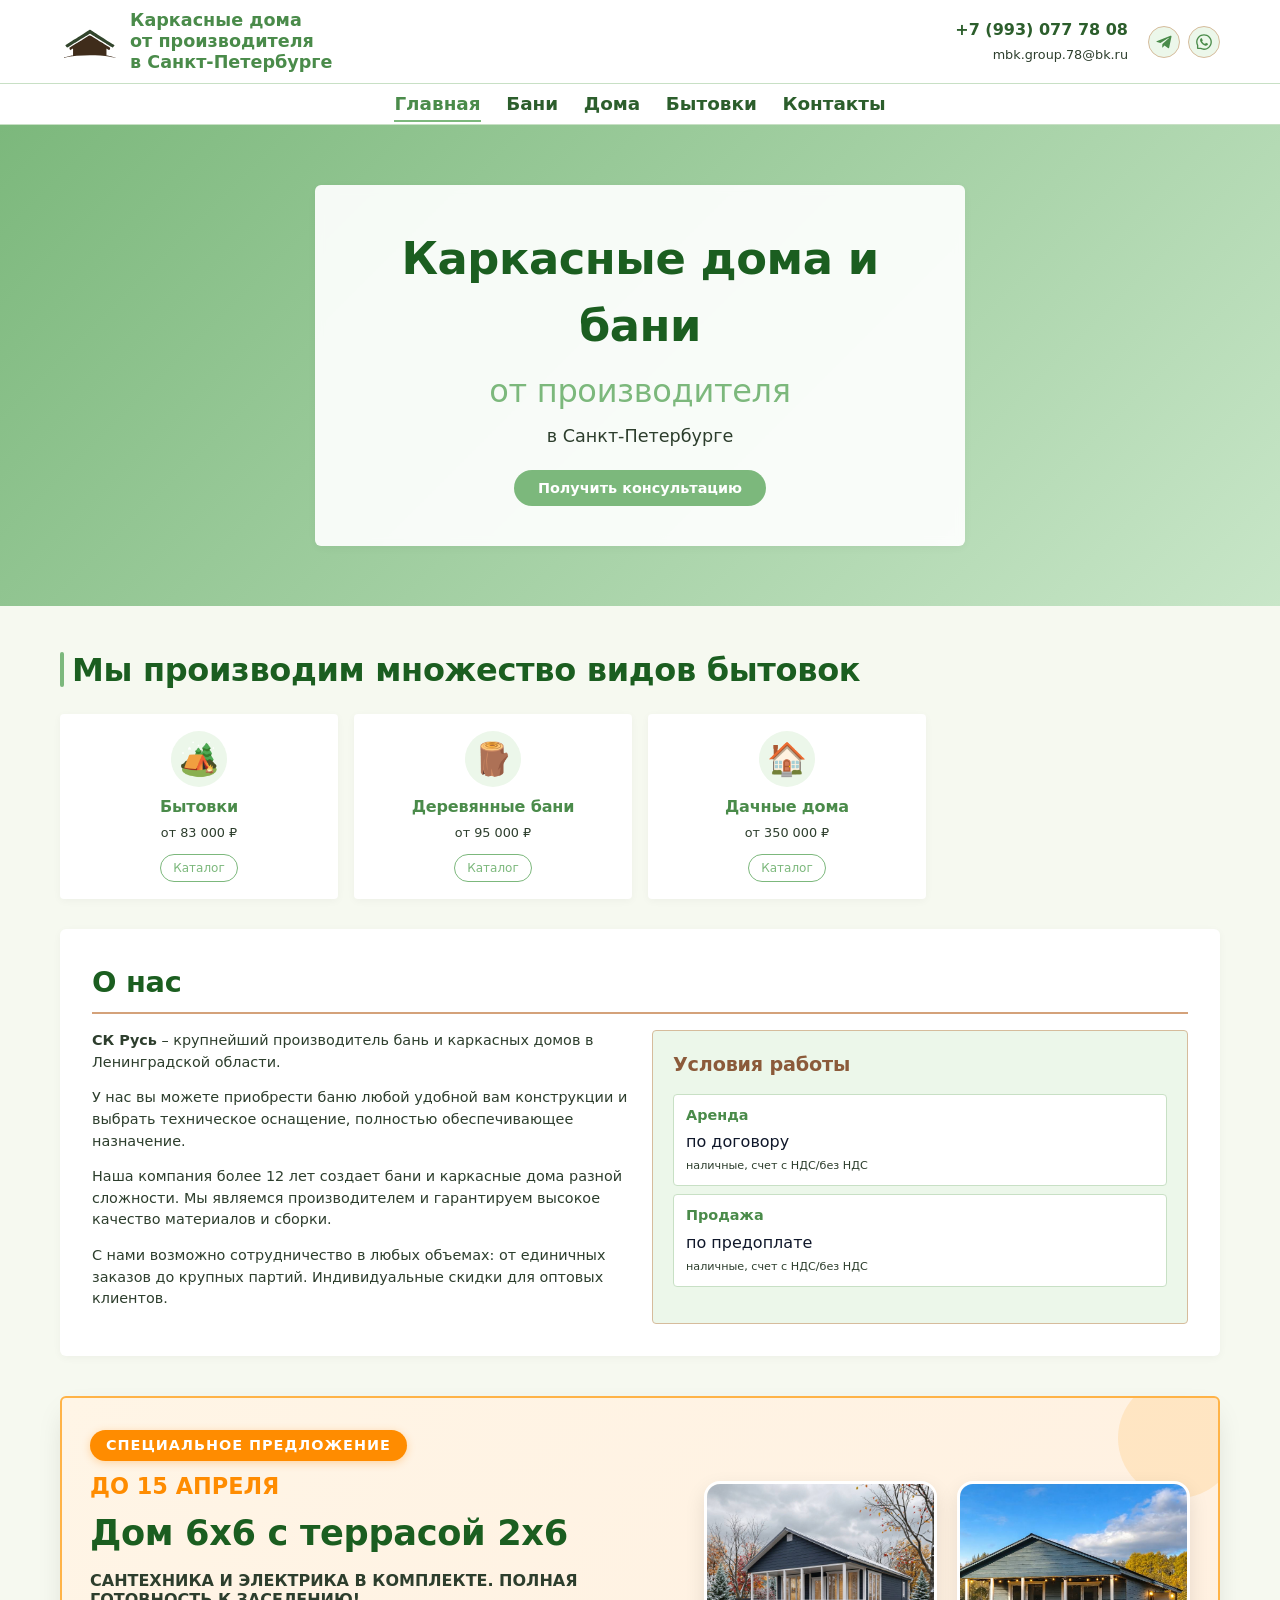
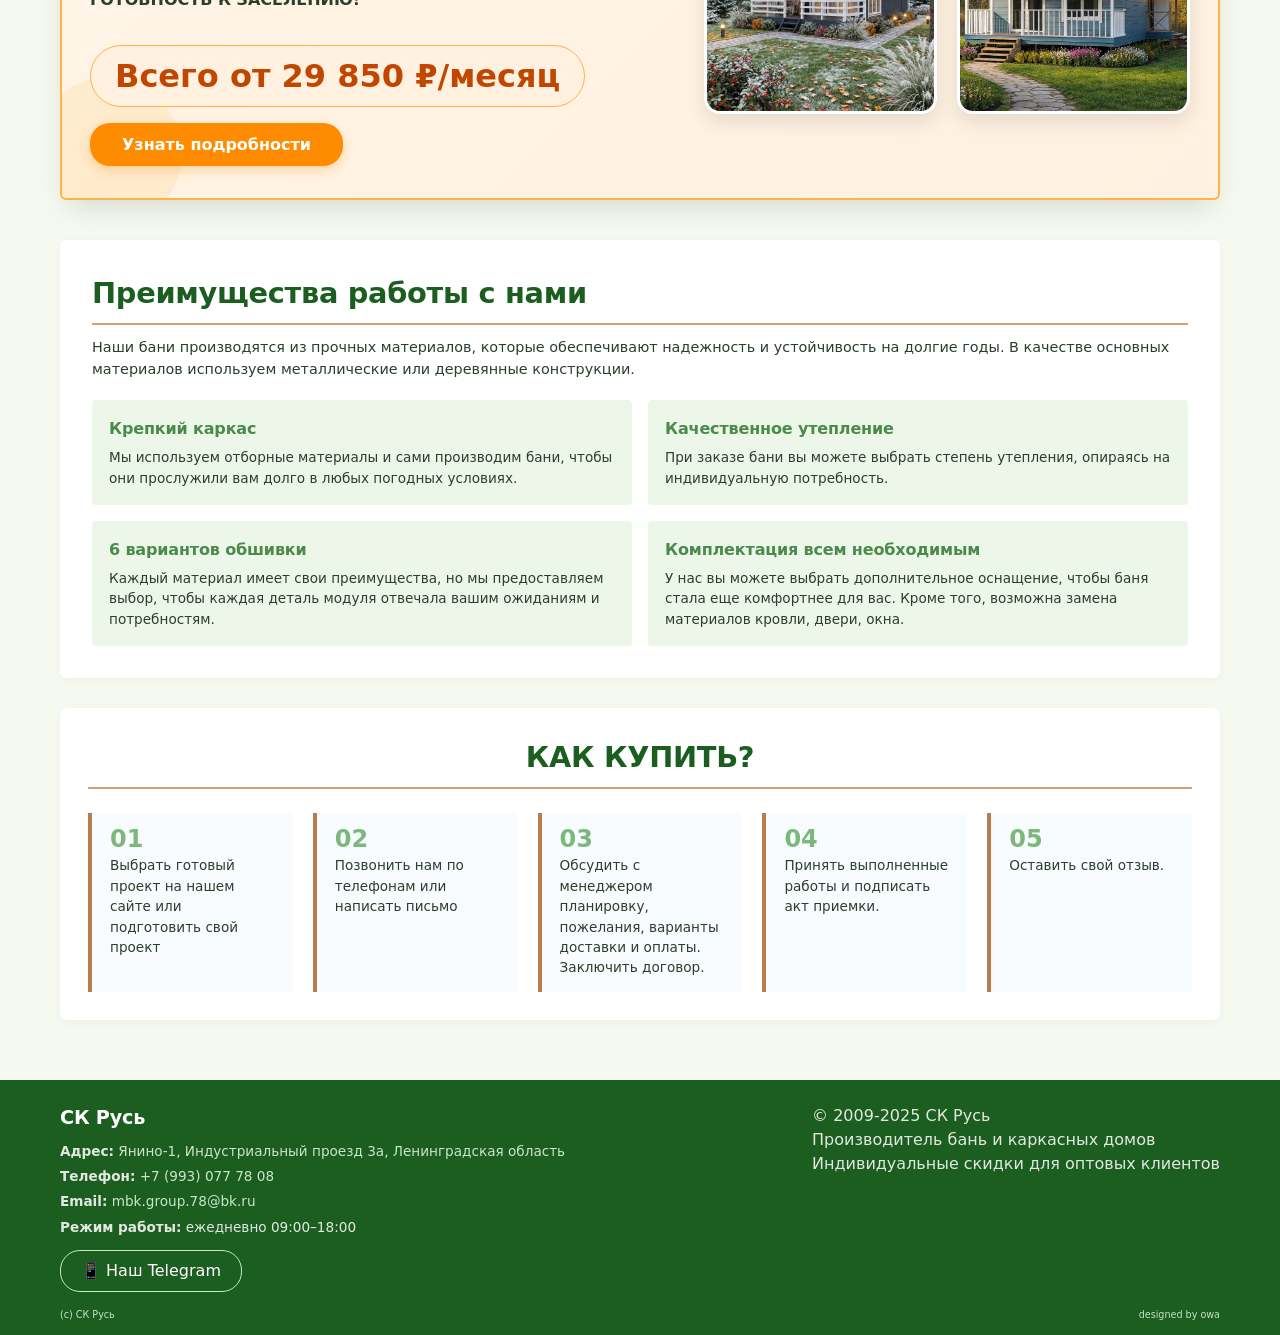
==== index.html @ 8a5392f5 "index.html css/html text update" ====
<!DOCTYPE html>
<html lang="ru">
<head>
    <meta charset="UTF-8">
    <meta name="viewport" content="width=device-width, initial-scale=1.0, maximum-scale=5.0">
    <title>СК Русь | Производитель бань и каркасных домов в СПб</title>
    <meta name="description" content="СК Русь – производитель бань и каркасных домов в Ленинградской области. Собственное производство, более 12 лет опыта. Индивидуальные проекты, доставка, монтаж.">
    <meta name="keywords" content="бани, каркасные дома, бытовки, производство бань, строительство домов, СК Русь">
    <meta name="author" content="СК Русь">
    <meta name="robots" content="index, follow">
    <link rel="canonical" href="https://ск-русь.рф/">
    <meta property="og:title" content="СК Русь – производитель бань и каркасных домов в СПб">
    <meta property="og:description" content="Строим надёжные бани и дома в Ленинградской области. Более 12 лет опыта. Собственное производство. Доставка, монтаж.">
    <meta property="og:type" content="website">
    <meta property="og:url" content="https://ск-русь.рф/">
    <meta property="og:image" content="https://ск-русь.рф/og-image.jpg">
    <meta property="og:locale" content="ru_RU">
    <meta name="twitter:card" content="summary_large_image">
    <meta name="twitter:title" content="СК Русь – производитель бань и каркасных домов в СПб">
    <meta name="twitter:description" content="Строим надёжные бани и дома в Ленинградской области. Более 12 лет опыта. Собственное производство. Доставка, монтаж.">
    <link rel="stylesheet" href="css/mbkgroup.css">
    <link rel="icon" href="svg/favicon.svg" type="image/svg+xml">
    <script type="application/ld+json">
    {
      "@context": "https://schema.org",
      "@type": "LocalBusiness",
      "name": "СК Русь",
      "image": "https://ск-русь.рф/logo.png",
      "description": "Производитель бань и каркасных домов в Ленинградской области. Собственное производство, более 12 лет опыта.",
      "address": {
        "@type": "PostalAddress",
        "streetAddress": "Индустриальный проезд 3а",
        "addressLocality": "Янино-1",
        "addressRegion": "Ленинградская область",
        "addressCountry": "RU"
      },
      "geo": {
        "@type": "GeoCoordinates",
        "latitude": 59.9259,
        "longitude": 30.6167
      },
      "telephone": "+79930777808",
      "email": "mbk.group.78@bk.ru",
      "openingHours": "Mo-Su 09:00-18:00",
      "priceRange": "$$"
    }
    </script>
</head>
<body>
    <header class="header">
        <div class="container">
            <div class="logo-area">
                <div class="logo-placeholder" title="Логотип компании" role="img" aria-label="Логотип">
                    <svg xmlns="http://www.w3.org/2000/svg" viewBox="0 0 501 287" preserveAspectRatio="xMidYMid meet">
                        <path d="M264 96c0 0 2.2 1.325 6.664 4.016 2.321 1.41 4.641 2.822 6.961 4.234 1.23.748 2.46 1.496 3.727 2.267 3.55 2.16 7.099 4.321 10.648 6.483 1.677 1.021 3.354 2.042 5.082 3.094 7.785 4.748 15.546 9.534 23.293 14.344 8.452 5.24 16.957 10.382 25.492 15.485 7.331 4.396 14.627 8.848 21.926 13.297 6.835 4.164 13.677 8.317 20.52 12.469 31.702 19.239 31.702 19.239 30.687 24.312-1.888 5.048-3.96 10.01-6 15-4.463-1.116-7.452-2.92-11.375-5.312-1.286-.78-2.573-1.56-3.898-2.364-3.282-2.047-6.51-4.179-9.727-6.324 0 19.47 0 38.94 0 59 2.64.33 5.28.66 8 1 5.551 1.07 11.089 2.171 16.625 3.312 1.468.296 2.937.592 4.45.897 9.122 1.874 17.987 4.183 26.925 6.791 2.665.348 5.331.684 8 1 3.02.939 6.022 1.937 9 3 1.98.66 3.96 1.32 6 1.98-5.105 1.276-8.47.304-13.625-.75-9.769-1.938-19.535-3.717-29.375-5.25-1.485-.235-2.97-.47-4.5-.711-126.685-18.642-261.718-15.59-387.5 7.711 2.029-4.058 9.338-4.314 13.312-5.312 2.452-.619 4.904-1.238 7.43-1.876 2.395-.598 4.79-1.196 7.258-1.812 1.92-.495 3.841-.99 5.82-1.5 8.702-2.232 17.3-4.092 26.18-5.5 2.97-.99 2.97-.99 6-2 3.63-.33 7.26-.66 11-1 0-19.14 0-38.28 0-58-7.425 4.455-7.425 4.455-15 9-2.99 1.684-5.985 3.36-9 5-1.227-2.909-2.431-5.828-3.625-8.75-.673-1.624-1.346-3.248-2.039-4.922-1.336-4.328-1.336-4.328.664-8.328 2.851-1.895 5.784-3.667 8.75-5.375 7.517-4.401 14.921-8.917 22.25-13.625 8.759-5.608 17.612-11.022 26.547-16.344 5.855-3.492 11.651-7.077 17.453-10.656 3.604-2.188 7.208-4.376 10.812-6.562 8.02-4.875 15.994-9.814 23.938-14.812 10.877-6.826 21.901-13.362 32.977-19.856 6.82-4.098 13.408-8.452 19.918-13.024 7.856-4.088 14.692 2.187 22.047 6.254z" fill="#3F2C1B"/>
                        <path d="M261.312 48.188c7.54 4.809 15.1 9.58 22.688 14.312 11.879 7.418 23.721 14.893 35.555 22.383 8.799 5.564 17.614 11.102 26.445 16.617 11.915 7.44 23.795 14.934 35.66 22.453 10.003 6.331 20.05 12.588 30.122 18.808 6.656 4.13 13.274 8.318 19.89 12.512 3.842 2.42 7.703 4.801 11.579 7.164 4.39 2.72 8.611 5.482 12.75 8.562-12.824 19.235-12.824 19.235-19 18-3.106-1.715-6.163-3.521-9.188-5.375-1.798-1.097-3.596-2.194-5.449-3.324-2.655-1.634-2.655-1.634-5.363-3.301-2.834-1.73-5.667-3.459-8.5-5.188-1.45-.888-2.9-1.776-3.395-2.891-6.423-3.927-12.857-7.838-19.293-11.746-1.221-.742-2.443-1.484-3.701-2.248-6.006-3.645-12.017-7.277-18.049-10.877-5.788-3.461-11.521-7.005-17.25-10.562-6.841-4.248-13.709-8.439-20.625-12.563-9.445-5.643-18.767-11.47-28.086-17.32-7.861-4.902-15.786-9.696-23.719-14.48-6.433-3.973-12.683-8.186-18.886-12.508-6.813-3.54-11.425.13-17.121 3.996-8.003 5.319-16.153 10.305-24.407 15.223-12.857 7.672-25.575 15.57-38.3 23.457-10.543 6.525-21.107 13.014-31.668 19.508-4.334 2.667-8.667 5.334-13 8-2.148 1.322-4.296 2.643-6.508 4.005-4.309 2.652-8.616 5.305-12.922 7.96-12.861 7.927-24.949 15.807-37.873 23.63-6.003 3.617-6.003 3.617-11.898 7.406-7.803-2.05-12.321-10.862-17-17.094 0-5.156 4.757-6.094 8.937-8.5 6.527-3.819 12.986-7.671 19.313-11.812 8.793-5.747 17.703-11.296 26.617-16.852 7.658-4.79 15.276-9.64 22.891-14.496 8.065-5.138 16.154-10.238 24.242-15.34 3.167-2 6.334-4 9.5-6 1.574-.994 3.148-1.988 4.77-3.012 3.102-1.96 6.204-3.921 9.305-5.883 8.729-5.521 17.475-11.013 26.238-16.48 16.109-10.06 32.131-20.25 48.047-30.613 7.366-4.717 11.634-.205 18.453 4.176z" fill="#32452C"/>
                    </svg>
                </div>
                <div class="logo-text">
                    <p><strong>Каркасные дома</strong><br>от производителя<br>в Санкт-Петербурге</p>
                </div>
            </div>
            <div class="contact-links">
                <div class="contact-details">
                    <a href="tel:+79930777808" class="phone">+7 (993) 077 78 08</a>
                    <a href="mailto:mbk.group.78@bk.ru" class="email">mbk.group.78@bk.ru</a>
                </div>
                <div class="social-icons">
                    <a href="https://t.me/proDOM_live" target="_blank" class="social-icon" aria-label="Telegram">
                        <svg fill="currentColor" viewBox="0 0 24 24" xmlns="http://www.w3.org/2000/svg"><path d="m20.665 3.717-17.73 6.837c-1.21.486-1.203 1.161-.222 1.462l4.552 1.42 10.532-6.645c.498-.303.953-.14.579.192l-8.533 7.701h-.002l.002.001-.314 4.692c.46 0 .663-.211.921-.46l2.211-2.15 4.599 3.397c.848.467 1.457.227 1.668-.785l3.019-14.228c.309-1.239-.473-1.8-1.282-1.434z"/></svg>
                    </a>
                    <a href="https://wa.me/79930777808" target="_blank" class="social-icon" aria-label="WhatsApp">
                        <svg fill="currentColor" viewBox="0 0 1024 1024" xmlns="http://www.w3.org/2000/svg"><path d="M713.5 599.9c-10.9-5.6-65.2-32.2-75.3-35.8-10.1-3.8-17.5-5.6-24.8 5.6-7.4 11.1-28.4 35.8-35 43.3-6.4 7.4-12.9 8.3-23.8 2.8-64.8-32.4-107.3-57.8-150-131.1-11.3-19.5 11.3-18.1 32.4-60.2 3.6-7.4 1.8-13.7-1-19.3-2.8-5.6-24.8-59.8-34-81.9-8.9-21.5-18.1-18.5-24.8-18.9-6.4-0.4-13.7-0.4-21.1-0.4-7.4 0-19.3 2.8-29.4 13.7-10.1 11.1-38.6 37.8-38.6 92s39.5 106.7 44.9 114.1c5.6 7.4 77.7 118.6 188.4 166.5 70 30.2 97.4 32.8 132.4 27.6 21.3-3.2 65.2-26.6 74.3-52.5 9.1-25.8 9.1-47.9 6.4-52.5-2.7-4.9-10.1-7.7-21-13z"/><path d="M925.2 338.4c-22.6-53.7-55-101.9-96.3-143.3-41.3-41.3-89.5-73.8-143.3-96.3C630.6 75.7 572.2 64 512 64h-2c-60.6 0.3-119.3 12.3-174.5 35.9-53.3 22.8-101.1 55.2-142 96.5-40.9 41.3-73 89.3-95.2 142.8-23 55.4-34.6 114.3-34.3 174.9 0.3 69.4 16.9 138.3 48 199.9v152c0 25.4 20.6 46 46 46h152.1c61.6 31.1 130.5 47.7 199.9 48h2.1c59.9 0 118-11.6 172.7-34.3 53.5-22.3 101.6-54.3 142.8-95.2 41.3-40.9 73.8-88.7 96.5-142 23.6-55.2 35.6-113.9 35.9-174.5 0.3-60.9-11.5-120-34.8-175.6z m-151.1 438C704 845.8 611 884 512 884h-1.7c-60.3-0.3-120.2-15.3-173.1-43.5l-8.4-4.5H188V695.2l-4.5-8.4C155.3 633.9 140.3 574 140 513.7c-0.4-99.7 37.7-193.3 107.6-263.8 69.8-70.5 163.1-109.5 262.8-109.9h1.7c50 0 98.5 9.7 144.2 28.9 44.6 18.7 84.6 45.6 119 80 34.3 34.3 61.3 74.4 80 119 19.4 46.2 29.1 95.2 28.9 145.8-0.6 99.6-39.7 192.9-110.1 262.7z"/></svg>
                    </a>
                </div>
            </div>
        </div>
    </header>

    <nav class="nav-menu">
        <div class="container">
            <ul>
                <li><a href="index.html" class="active">Главная</a></li>
                <li><a href="bani.html">Бани</a></li>
                <li><a href="doma.html">Дома</a></li>
                <li><a href="bytovki.html">Бытовки</a></li>
                <li><a href="contacts.html">Контакты</a></li>
            </ul>
        </div>
    </nav>

    <main>
        <section class="hero">
            <div class="container hero-content">
                <div class="hero-text">
                    <h2>Каркасные дома и бани</h2>
                    <h3>от производителя</h3>
                    <p>в Санкт-Петербурге</p>
                    <button class="btn" id="openModalBtn">Получить консультацию</button>
                </div>
            </div>
        </section>

        <div class="container">
            <section aria-labelledby="categories-title">
                <h2 id="categories-title" class="section-title">Мы производим множество видов бытовок</h2>
                <div class="category-grid">
                    <div class="category-card">
                        <div class="category-icon" aria-hidden="true">🏕️</div>
                        <h3>Бытовки</h3>
                        <p>от 83 000 ₽</p>
                        <a href="bytovki.html" class="category-btn">Каталог</a>
                    </div>
                    <div class="category-card">
                        <div class="category-icon" aria-hidden="true">🪵</div>
                        <h3>Деревянные бани</h3>
                        <p>от 95 000 ₽</p>
                        <a href="bani.html" class="category-btn">Каталог</a>
                    </div>
                    <div class="category-card">
                        <div class="category-icon" aria-hidden="true">🏠</div>
                        <h3>Дачные дома</h3>
                        <p>от 350 000 ₽</p>
                        <a href="doma.html" class="category-btn">Каталог</a>
                    </div>
                </div>
            </section>

            <section class="about" aria-labelledby="about-title">
                <h2 id="about-title">О нас</h2>
                <div class="about-content">
                    <div class="about-text">
                        <p><strong>СК Русь</strong> – крупнейший производитель бань и каркасных домов в Ленинградской области.</p>
                        <p>У нас вы можете приобрести баню любой удобной вам конструкции и выбрать техническое оснащение, полностью обеспечивающее назначение.</p>
                        <p>Наша компания более 12 лет создает бани и каркасные дома разной сложности. Мы являемся производителем и гарантируем высокое качество материалов и сборки.</p>
                        <p>С нами возможно сотрудничество в любых объемах: от единичных заказов до крупных партий. Индивидуальные скидки для оптовых клиентов.</p>
                    </div>
                    <div class="about-highlight">
                        <h3>Условия работы</h3>
                        <ul class="terms-list">
                            <li>
                                <strong>Аренда</strong>
                                по договору<br>
                                <small>наличные, счет с НДС/без НДС</small>
                            </li>
                            <li>
                                <strong>Продажа</strong>
                                по предоплате<br>
                                <small>наличные, счет с НДС/без НДС</small>
                            </li>
                        </ul>
                    </div>
                </div>
            </section>

            <!-- Специальное предложение – яркий акцент -->
            <section class="special-offer">
                <div class="offer-container">
                    <div class="offer-text">
                        <div class="offer-badge">СПЕЦИАЛЬНОЕ ПРЕДЛОЖЕНИЕ</div>
                        <div class="offer-subtitle">ДО 15 АПРЕЛЯ</div>
                        <h2>Дом 6х6 с террасой 2х6</h2>
                        <p class="offer-subtitle">Сантехника и электрика в комплекте. Полная готовность к заселению!</p>
                        <div class="price">Всего от 29 850 ₽/месяц</div>
                        <button class="offer-btn" onclick="openModal()">Узнать подробности</button>
                    </div>
                    <div class="offer-images">
                        <div class="offer-img gallery-thumb" data-src="photo/spec1.jpg">
                            <img src="photo/spec1.jpg" alt="Дом 6х6 с террасой">
                        </div>
                        <div class="offer-img gallery-thumb" data-src="photo/spec2.jpg">
                            <img src="photo/spec2.jpg" alt="Интерьер и сантехника">
                        </div>
                    </div>
                </div>
            </section>

            <section class="advantages" aria-labelledby="advantages-title">
                <div class="advantages-header">
                    <h2 id="advantages-title">Преимущества работы с нами</h2>
                    <p>Наши бани производятся из прочных материалов, которые обеспечивают надежность и устойчивость на долгие годы. В качестве основных материалов используем металлические или деревянные конструкции.</p>
                </div>
                <div class="advantages-grid">
                    <div class="advantage-item">
                        <h3>Крепкий каркас</h3>
                        <p>Мы используем отборные материалы и сами производим бани, чтобы они прослужили вам долго в любых погодных условиях.</p>
                    </div>
                    <div class="advantage-item">
                        <h3>Качественное утепление</h3>
                        <p>При заказе бани вы можете выбрать степень утепления, опираясь на индивидуальную потребность.</p>
                    </div>
                    <div class="advantage-item">
                        <h3>6 вариантов обшивки</h3>
                        <p>Каждый материал имеет свои преимущества, но мы предоставляем выбор, чтобы каждая деталь модуля отвечала вашим ожиданиям и потребностям.</p>
                    </div>
                    <div class="advantage-item">
                        <h3>Комплектация всем необходимым</h3>
                        <p>У нас вы можете выбрать дополнительное оснащение, чтобы баня стала еще комфортнее для вас. Кроме того, возможна замена материалов кровли, двери, окна.</p>
                    </div>
                </div>
            </section>

            <section class="how-to-buy" aria-labelledby="howto-title">
                <h2 id="howto-title">КАК КУПИТЬ?</h2>
                <div class="steps-row">
                    <div class="step-item">
                        <div class="step-number">01</div>
                        <p>Выбрать готовый проект на нашем сайте или подготовить свой проект</p>
                    </div>
                    <div class="step-item">
                        <div class="step-number">02</div>
                        <p>Позвонить нам по телефонам или написать письмо</p>
                    </div>
                    <div class="step-item">
                        <div class="step-number">03</div>
                        <p>Обсудить с менеджером планировку, пожелания, варианты доставки и оплаты. Заключить договор.</p>
                    </div>
                    <div class="step-item">
                        <div class="step-number">04</div>
                        <p>Принять выполненные работы и подписать акт приемки.</p>
                    </div>
                    <div class="step-item">
                        <div class="step-number">05</div>
                        <p>Оставить свой отзыв.</p>
                    </div>
                </div>
            </section>
        </div>
    </main>

    <footer class="footer">
        <div class="container">
            <div class="footer-info">
                <h2 style="color:white; margin-bottom:8px; font-size:1.2rem;">СК Русь</h2>
                <p><strong>Адрес:</strong> <a href="https://yandex.ru/maps/?text=Янино-1,+Индустриальный+проезд+3а" target="_blank">Янино-1, Индустриальный проезд 3а, Ленинградская область</a></p>
                <p><strong>Телефон:</strong> <a href="tel:+79930777808">+7 (993) 077 78 08</a></p>
                <p><strong>Email:</strong> <a href="mailto:mbk.group.78@bk.ru">mbk.group.78@bk.ru</a></p>
                <p><strong>Режим работы:</strong> ежедневно 09:00–18:00</p>
            </div>
            <div class="footer-links">
                <p>© 2009-2025 СК Русь</p>
                <p>Производитель бань и каркасных домов</p>
                <p>Индивидуальные скидки для оптовых клиентов</p>
            </div>
        </div>
        <div class="container footer-telegram">
            <a href="https://t.me/proDOM_live" target="_blank">📱 Наш Telegram</a>
        </div>
        <div class="container footer-copyright">
            <span>(c) СК Русь</span>
            <span>designed by <a href="https://t.me/owlnamedowa/" target="_blank">owa</a></span>
        </div>
    </footer>

    <!-- Модальное окно обратной связи -->
    <div class="modal-overlay" id="modalOverlay" hidden>
        <div class="modal">
            <button class="modal-close" id="closeModalBtn">&times;</button>
            <h2>ОБРАТНАЯ СВЯЗЬ</h2>
            <p>Оставьте Ваши данные и мы обязательно свяжемся с вами!</p>
            <form id="feedbackForm">
                <div class="form-group"><input type="text" name="name" placeholder="Ваше имя" required></div>
                <div class="form-group"><input type="tel" name="phone" placeholder="Номер телефона" required></div>
                <div class="radio-group">
                    <input type="radio" id="consent" name="consent" value="agree" checked required>
                    <label for="consent">Нажимая кнопку «Отправить», я даю свое согласие на обработку моих персональных данных, в соответствии с Федеральным законом от 27.07.2006 года №152-ФЗ «О персональных данных», на условиях и для целей, определенных в Согласии на обработку персональных данных.</label>
                </div>
                <button type="submit" class="modal-btn">ОТПРАВИТЬ</button>
            </form>
        </div>
    </div>

    <!-- Модальное окно для изображений -->
    <div class="image-modal-overlay" id="imageModalOverlay" hidden>
        <div class="image-modal">
            <button class="image-modal-close" id="closeImageModalBtn">&times;</button>
            <img src="" alt="" id="modalImage">
        </div>
    </div>

    <script src="js/common.js"></script>
     <script>
        // Дополнительная инициализация для изображений в спецпредложении
        (function() {
            const imageModalOverlay = document.getElementById('imageModalOverlay');
            const closeImageModalBtn = document.getElementById('closeImageModalBtn');
            const modalImage = document.getElementById('modalImage');

            function openImageModal(src) {
                if (!imageModalOverlay) return;
                modalImage.src = src;
                imageModalOverlay.hidden = false;
                document.body.style.overflow = 'hidden';
                closeImageModalBtn?.focus();
            }

            function closeImageModal() {
                if (!imageModalOverlay) return;
                imageModalOverlay.hidden = true;
                document.body.style.overflow = '';
            }

            // Находим все изображения в спецпредложении с классом gallery-thumb
            document.querySelectorAll('.special-offer .gallery-thumb').forEach(thumb => {
                thumb.addEventListener('click', function(e) {
                    e.stopPropagation();
                    const src = this.dataset.src;
                    if (src) openImageModal(src);
                });
            });

            if (closeImageModalBtn) closeImageModalBtn.addEventListener('click', closeImageModal);
            if (imageModalOverlay) {
                imageModalOverlay.addEventListener('click', e => { if (e.target === imageModalOverlay) closeImageModal(); });
                document.addEventListener('keydown', e => { if (!imageModalOverlay.hidden && e.key === 'Escape') closeImageModal(); });
            }
        })();
    </script>
</body>
</html>
---- css/mbkgroup.css ----
/* ===== CSS-ПЕРЕМЕННЫЕ – строгий современный стиль ===== */
:root {
    --primary: #7cb87c;
    --primary-dark: #4a8b4a;
    --primary-light: #c8e6c8;
    --accent: #b87c4f;
    --accent-light: #d4a27a;
    --accent-dark: #8b5a3a;
    --bg-light: #f6f9f0;
    --text-dark: #0f172a;
    --text-muted: #2d3e2d;
    --white: #ffffff;
    --border-light: #c8e0c5;
    --border-brown: #d6bc9c;
    --accent-bg: #ecf7ea;
    --shadow: 0 2px 8px rgba(0, 0, 0, 0.04);
    --shadow-hover: 0 8px 20px rgba(0, 0, 0, 0.08);
    --transition: 0.2s ease;
    --border-radius-card: 4px;
    --border-radius-block: 6px;
    --border-radius-btn: 20px;
}

* {
    margin: 0;
    padding: 0;
    box-sizing: border-box;
}

body {
    background-color: var(--bg-light);
    color: var(--text-dark);
    font-family: 'Segoe UI', Roboto, system-ui, -apple-system, sans-serif;
    line-height: 1.5;
    display: flex;
    flex-direction: column;
    min-height: 100vh;
}

main {
    flex: 1 0 auto;
}

.container {
    max-width: 1200px;
    margin: 0 auto;
    padding: 0 20px;
    width: 100%;
}

/* ===== ТИПОГРАФИЯ ===== */
h1, h2, h3, h4 {
    font-weight: 700;
    color: #1b5e20;
    word-break: break-word;
    letter-spacing: -0.01em;
}

.section-title {
    font-size: clamp(1.5rem, 5vw, 2rem);
    margin: 40px 0 20px;
    position: relative;
    padding-left: 12px;
    font-weight: 700;
}
.section-title::before {
    content: '';
    position: absolute;
    left: 0;
    top: 0.2em;
    bottom: 0.2em;
    width: 4px;
    background: var(--primary);
    border-radius: 2px;
}

/* ===== ШАПКА ===== */
.header {
    background: var(--white);
    box-shadow: var(--shadow);
    padding: 10px 0;
    border-bottom: 1px solid var(--border-light);
}

.header .container {
    display: flex;
    flex-wrap: wrap;
    align-items: center;
    justify-content: space-between;
    gap: 12px;
}

.logo-area {
    display: flex;
    align-items: center;
    gap: 10px;
    flex-wrap: wrap;
}

.logo-placeholder {
    width: 60px;
    height: 60px;
    display: flex;
    align-items: center;
    justify-content: center;
    overflow: hidden;
}
.logo-placeholder svg {
    width: 100%;
    height: 100%;
    display: block;
}

.logo-text p {
    font-size: 1.1rem;
    font-weight: 600;
    color: var(--primary-dark);
    line-height: 1.2;
}
.logo-text p strong {
    color: var(--primary-dark);
}

.contact-links {
    display: flex;
    align-items: center;
    gap: 20px;
    flex-wrap: wrap;
}

.contact-details {
    text-align: right;
}

.phone {
    font-size: 1rem;
    font-weight: 600;
    color: #2c5e2c;
    text-decoration: none;
    display: block;
}
.phone:hover {
    color: var(--accent);
}

.email {
    font-size: 0.8rem;
    color: var(--text-muted);
    text-decoration: none;
}
.email:hover {
    color: var(--accent);
}

.social-icons {
    display: flex;
    gap: 8px;
    align-items: center;
}
.social-icon {
    display: flex;
    align-items: center;
    justify-content: center;
    width: 32px;
    height: 32px;
    border-radius: 50%;
    background: var(--accent-bg);
    transition: all 0.2s;
    border: 1px solid var(--border-brown);
}
.social-icon:hover {
    background: var(--primary-light);
    transform: scale(1.02);
}
.social-icon svg {
    width: 18px;
    height: 18px;
    fill: var(--primary-dark);
}

/* ===== НАВИГАЦИЯ ===== */
.nav-menu {
    background: var(--white);
    padding: 6px 0;
    border-bottom: 1px solid var(--border-light);
}

.nav-menu ul {
    display: flex;
    list-style: none;
    gap: clamp(12px, 2vw, 32px);
    justify-content: center;
    flex-wrap: wrap;
}

        .nav-menu a {
            text-decoration: none;
            font-weight: 600;
            color: #2c5e2c;
            font-size: 1.15rem;          
            padding: 6px 0;            
            border-bottom: 2px solid transparent;
            transition: border-color var(--transition);
        }
}
.nav-menu a:hover {
    border-bottom-color: var(--accent);
    color: var(--accent-dark);
}
.nav-menu a.active {
    border-bottom-color: var(--primary);
    color: var(--primary-dark);
}

/* ===== ГЛАВНЫЙ БАННЕР ===== */
.hero {
    background: linear-gradient(135deg, var(--primary) 0%, var(--primary-light) 100%);
    width: 100%;
    box-shadow: none;
}

.hero-content {
    display: flex;
    align-items: center;
    justify-content: center;
    padding: clamp(30px, 6vw, 60px) 0;
    min-height: 260px;
    background-image: url('../photo/hero-bg.jpg');
    background-size: cover;
    background-position: center;
    background-repeat: no-repeat;
}

.hero-text {
    background: rgba(255,255,255,0.92);
    backdrop-filter: blur(4px);
    padding: clamp(24px, 4vw, 40px) clamp(24px, 5vw, 50px);
    border-radius: var(--border-radius-block);
    max-width: 650px;
    border: none;
    text-align: center;
    width: 95%;
    box-shadow: var(--shadow);
}

.hero-text h2 {
    font-size: clamp(1.8rem, 5vw, 2.8rem);
    color: #1b5e20;
    margin-bottom: 8px;
    font-weight: 700;
}

.hero-text h3 {
    font-size: clamp(1.3rem, 4vw, 2rem);
    color: var(--primary);
    margin-bottom: 8px;
    font-weight: 500;
}

.hero-text p {
    font-size: clamp(0.9rem, 3vw, 1.1rem);
    color: var(--text-muted);
    margin-bottom: 20px;
}

.btn {
    background: var(--primary);
    color: var(--white);
    border: none;
    padding: 10px 24px;
    border-radius: var(--border-radius-btn);
    font-weight: 600;
    font-size: 0.9rem;
    cursor: pointer;
    transition: background var(--transition), transform var(--transition);
    box-shadow: none;
}
.btn:hover {
    background: var(--accent);
    transform: translateY(-1px);
}

/* ===== СЕТКА КАТЕГОРИЙ ===== */
.category-grid {
    display: grid;
    grid-template-columns: repeat(auto-fit, minmax(160px, 1fr));
    gap: 16px;
    margin-bottom: 30px;
}

.category-card {
    background: var(--white);
    padding: 16px 10px;
    border-radius: var(--border-radius-card);
    text-align: center;
    box-shadow: var(--shadow);
    transition: transform var(--transition), box-shadow var(--transition);
    border: 1px solid transparent;
}
.category-card:hover {
    border-color: var(--border-brown);
    box-shadow: var(--shadow-hover);
    transform: translateY(-2px);
}

.category-icon {
    font-size: 2rem;
    background: var(--accent-bg);
    width: 56px;
    height: 56px;
    line-height: 56px;
    border-radius: 50%;
    margin: 0 auto 8px;
    color: var(--accent-dark);
}

.category-card h3 {
    font-size: 1rem;
    margin-bottom: 4px;
    color: var(--primary-dark);
    font-weight: 600;
}

.category-card p {
    color: var(--text-muted);
    margin-bottom: 12px;
    font-size: 0.8rem;
}

.category-btn {
    background: transparent;
    border: 1px solid var(--primary);
    color: var(--primary);
    padding: 4px 12px;
    border-radius: var(--border-radius-btn);
    font-weight: 500;
    font-size: 0.75rem;
    cursor: pointer;
    transition: all var(--transition);
    text-decoration: none;
    display: inline-block;
}
.category-btn:hover {
    background: var(--primary);
    color: var(--white);
}

/* ===== О КОМПАНИИ ===== */
.about {
    background: var(--white);
    border-radius: var(--border-radius-block);
    padding: clamp(20px, 4vw, 32px);
    margin: 30px 0;
    box-shadow: var(--shadow);
}

.about h2 {
    font-size: clamp(1.4rem, 5vw, 1.8rem);
    margin-bottom: 16px;
    border-bottom: 2px solid var(--accent-light);
    padding-bottom: 8px;
    font-weight: 600;
}

.about-content {
    display: grid;
    grid-template-columns: 1fr;
    gap: 24px;
}

.about-text p {
    font-size: 0.9rem;
    color: var(--text-muted);
    margin-bottom: 14px;
}

.about-highlight {
    background: var(--accent-bg);
    border-radius: var(--border-radius-card);
    padding: 20px;
    border: 1px solid var(--border-brown);
}

.about-highlight h3 {
    color: var(--accent-dark);
    margin-bottom: 14px;
    font-size: 1.2rem;
    font-weight: 600;
}

.terms-list {
    list-style: none;
    margin-bottom: 14px;
}

.terms-list li {
    background: var(--white);
    padding: 10px 12px;
    border-radius: var(--border-radius-card);
    margin-bottom: 8px;
    box-shadow: none;
    border: 1px solid var(--border-light);
}

.terms-list strong {
    display: block;
    font-size: 0.9rem;
    color: var(--primary-dark);
    margin-bottom: 4px;
}

.terms-list small {
    display: block;
    margin-top: 4px;
    color: var(--text-muted);
    font-size: 0.7rem;
}

/* ===== СПЕЦПРЕДЛОЖЕНИЕ (яркий, броский) ===== */
.special-offer {
    background: linear-gradient(135deg, #fff5e6 0%, #fff0e0 100%);
    border-radius: var(--border-radius-block);
    padding: 32px 28px;
    margin: 40px 0;
    box-shadow: 0 12px 28px -8px rgba(0, 0, 0, 0.15);
    border: 2px solid #ffb347;
    position: relative;
    overflow: hidden;
}
.special-offer::before {
    content: '';
    position: absolute;
    top: -20px;
    right: -20px;
    width: 120px;
    height: 120px;
    background: rgba(255, 180, 71, 0.2);
    border-radius: 50%;
    pointer-events: none;
}
.special-offer::after {
    content: '';
    position: absolute;
    bottom: -30px;
    left: -30px;
    width: 150px;
    height: 150px;
    background: rgba(255, 180, 71, 0.15);
    border-radius: 50%;
    pointer-events: none;
}

.offer-container {
    display: flex;
    flex-wrap: wrap;
    align-items: center;
    gap: 30px;
    position: relative;
    z-index: 1;
}

.offer-text {
    flex: 1.2;
}

.offer-badge {
    display: inline-block;
    background: #ff8c00;
    color: #fff;
    font-weight: 800;
    font-size: 0.9rem;
    padding: 5px 16px;
    border-radius: 30px;
    margin-bottom: 12px;
    letter-spacing: 1px;
    text-transform: uppercase;
    box-shadow: 0 2px 8px rgba(255, 140, 0, 0.3);
}

.offer-subtitle {
    font-size: 1.4rem;
    font-weight: 800;
    color: #ff8c00;
    margin-bottom: 12px;
    line-height: 1.2;
    text-transform: uppercase;
}

.offer-text h2 {
    font-size: clamp(1.8rem, 4vw, 2.2rem);
    color: #1b5e20;
    margin-bottom: 16px;
    line-height: 1.2;
    font-weight: 700;
}

.offer-text .price {
    font-size: 2rem;
    font-weight: 800;
    color: #c14700;
    margin: 16px 0;
    background: #fff0e0;
    display: inline-block;
    padding: 6px 24px;
    border-radius: 50px;
    border: 1px solid #ffb347;
}

.offer-text p {
    font-size: 1rem;
    color: var(--text-muted);
    margin-bottom: 20px;
}

.offer-btn {
    background: #ff8c00;
    color: white;
    border: none;
    padding: 12px 32px;
    border-radius: var(--border-radius-btn);
    font-weight: 700;
    font-size: 1rem;
    cursor: pointer;
    transition: all 0.2s;
    box-shadow: 0 4px 12px rgba(255, 140, 0, 0.3);
}
.offer-btn:hover {
    background: #e07c00;
    transform: translateY(-2px);
    box-shadow: 0 6px 16px rgba(255, 140, 0, 0.4);
}

.offer-images {
    flex: 1;
    display: flex;
    gap: 20px;
    justify-content: center;
}

.offer-img {
    width: calc(50% - 10px);
    border-radius: 16px;
    overflow: hidden;
    cursor: pointer;
    transition: transform 0.2s, box-shadow 0.2s;
    box-shadow: 0 8px 20px rgba(0, 0, 0, 0.1);
    border: 3px solid white;
}
.offer-img:hover {
    transform: scale(1.02);
    box-shadow: 0 12px 28px rgba(0, 0, 0, 0.2);
}
.offer-img img {
    width: 100%;
    height: 100%;
    object-fit: cover;
    display: block;
}

@media (max-width: 768px) {
    .offer-container {
        flex-direction: column;
    }
    .offer-images {
        width: 100%;
        flex-direction: column;
        align-items: center;
    }
    .offer-img {
        width: 80%;
    }
    .offer-text {
        text-align: center;
    }
    .offer-badge, .offer-subtitle {
        display: inline-block;
    }
}

/* ===== ПРЕИМУЩЕСТВА ===== */
.advantages {
    background: var(--white);
    border-radius: var(--border-radius-block);
    padding: clamp(20px, 4vw, 32px);
    margin: 30px 0;
    box-shadow: var(--shadow);
}

.advantages-header h2 {
    font-size: clamp(1.4rem, 5vw, 1.8rem);
    margin-bottom: 12px;
    border-bottom: 2px solid var(--accent-light);
    padding-bottom: 8px;
    font-weight: 600;
}

.advantages-header p {
    font-size: 0.9rem;
    color: var(--text-muted);
    margin-bottom: 20px;
}

.advantages-grid {
    display: grid;
    grid-template-columns: 1fr;
    gap: 16px;
}

.advantage-item {
    background: var(--accent-bg);
    border-radius: var(--border-radius-card);
    padding: 16px;
    transition: transform var(--transition);
    border: 1px solid transparent;
}
.advantage-item:hover {
    transform: translateY(-2px);
    border-color: var(--border-brown);
}

.advantage-item h3 {
    font-size: 1rem;
    color: var(--primary-dark);
    margin-bottom: 6px;
    font-weight: 600;
}

.advantage-item p {
    color: var(--text-muted);
    font-size: 0.85rem;
    line-height: 1.5;
}

/* ===== КАК КУПИТЬ? ===== */
.how-to-buy {
    background: var(--white);
    border-radius: var(--border-radius-block);
    padding: clamp(20px, 4vw, 28px);
    margin: 30px 0;
    box-shadow: var(--shadow);
}

.how-to-buy h2 {
    font-size: clamp(1.4rem, 6vw, 1.8rem);
    text-align: center;
    margin-bottom: 24px;
    border-bottom: 2px solid var(--accent-light);
    padding-bottom: 8px;
    font-weight: 600;
}

.steps-row {
    display: flex;
    flex-wrap: wrap;
    justify-content: center;
    gap: 16px;
}

.step-item {
    flex: 1 1 100%;
    max-width: 100%;
    border-left: 4px solid var(--accent);
    background: #f8fcff;
    border-radius: 0 var(--border-radius-card) var(--border-radius-card) 0;
    padding: 14px 18px;
    transition: transform var(--transition);
}
.step-item:hover {
    transform: translateY(-2px);
    box-shadow: var(--shadow);
}

.step-number {
    font-size: 1.5rem;
    font-weight: 700;
    color: var(--primary);
    line-height: 1;
    margin-bottom: 4px;
}

.step-item p {
    color: var(--text-muted);
    font-size: 0.85rem;
}

/* ===== ФУТЕР ===== */
.footer {
    background: #1b5e20;
    color: #e2e8e0;
    padding: 24px 0 12px;
    border-radius: 0;
    margin-top: 30px;
}

.footer .container {
    display: flex;
    flex-direction: column;
    gap: 16px;
}

.footer-info p {
    margin: 5px 0;
    font-size: 0.85rem;
}

.footer-info a {
    color: var(--primary-light);
    text-decoration: none;
}
.footer-info a:hover {
    text-decoration: underline;
    color: var(--accent-light);
}

.footer-copyright {
    display: flex;
    justify-content: space-between;
    align-items: center;
    font-size: 0.6rem;
    color: #c6e0c6;
    margin-top: 8px;
    padding-top: 8px;
}
.footer-copyright a {
    color: #c6e0c6;
    text-decoration: none;
}
.footer-copyright a:hover {
    text-decoration: underline;
    color: var(--accent-light);
}

.footer-telegram {
    text-align: center;
    margin-top: 8px;
}
.footer-telegram a {
    display: inline-flex;
    align-items: center;
    gap: 6px;
    background: #1b5e20;
    color: white;
    padding: 8px 20px;
    border-radius: var(--border-radius-btn);
    text-decoration: none;
    font-weight: 500;
    border: 1px solid var(--primary-light);
    transition: all var(--transition);
}
.footer-telegram a:hover {
    background: var(--accent);
    border-color: var(--white);
}

hr {
    display: none;
}

/* ===== МОДАЛЬНОЕ ОКНО ===== */
.modal-overlay {
    display: flex;
    position: fixed;
    top: 0;
    left: 0;
    width: 100%;
    height: 100%;
    background-color: rgba(27, 94, 32, 0.7);
    backdrop-filter: blur(4px);
    align-items: center;
    justify-content: center;
    z-index: 1000;
    padding: 10px;
}

[hidden] {
    display: none !important;
}

.modal {
    background: var(--white);
    max-width: 480px;
    width: 100%;
    border-radius: var(--border-radius-block);
    padding: 24px;
    box-shadow: var(--shadow-hover);
    border: 1px solid var(--accent);
    position: relative;
    max-height: 90vh;
    overflow-y: auto;
}

.modal-close {
    position: absolute;
    top: 14px;
    right: 18px;
    font-size: 24px;
    cursor: pointer;
    color: #888;
    background: none;
    border: none;
    padding: 4px 8px;
    line-height: 1;
    transition: transform 0.2s ease, color 0.2s;
}
.modal-close:hover {
    color: var(--accent);
    transform: rotate(90deg) scale(1.1);
}

.modal h2 {
    font-size: 1.5rem;
    color: var(--primary-dark);
    margin-bottom: 10px;
    padding-right: 30px;
    font-weight: 600;
}

.modal p {
    color: var(--text-muted);
    margin-bottom: 20px;
    font-size: 0.9rem;
}

.form-group {
    margin-bottom: 14px;
}

.form-group input {
    width: 100%;
    padding: 10px 14px;
    border: 1px solid #c8e0c5;
    border-radius: var(--border-radius-btn);
    font-size: 0.9rem;
    transition: border-color 0.2s;
}
.form-group input:focus {
    border-color: var(--accent);
    outline: none;
    box-shadow: 0 0 0 2px var(--primary-light);
}

.radio-group {
    display: flex;
    align-items: flex-start;
    gap: 8px;
    margin: 20px 0;
}

.radio-group input[type="radio"] {
    width: 16px; height: 16px;
    accent-color: var(--accent);
    flex-shrink: 0;
    margin-top: 2px;
}

.radio-group label {
    font-size: 0.75rem;
    color: var(--text-muted);
    line-height: 1.4;
}

.modal-btn {
    background: var(--primary);
    color: var(--white);
    border: none;
    padding: 10px 20px;
    border-radius: var(--border-radius-btn);
    font-weight: 600;
    font-size: 0.9rem;
    width: 100%;
    cursor: pointer;
    transition: background var(--transition);
}
.modal-btn:hover {
    background: var(--accent);
}

/* ===== МОДАЛЬНОЕ ОКНО ДЛЯ ИЗОБРАЖЕНИЙ ===== */
.image-modal-overlay {
    display: flex;
    position: fixed;
    top: 0;
    left: 0;
    width: 100%;
    height: 100%;
    background-color: rgba(0, 0, 0, 0.9);
    backdrop-filter: blur(4px);
    align-items: center;
    justify-content: center;
    z-index: 2000;
    padding: 20px;
}

.image-modal {
    max-width: 90vw;
    max-height: 90vh;
    position: relative;
    background: transparent;
}

.image-modal img {
    max-width: 100%;
    max-height: 90vh;
    display: block;
    border-radius: 12px;
    box-shadow: 0 10px 30px rgba(0, 0, 0, 0.5);
    border: 4px solid white;
}

.image-modal-close {
    position: absolute;
    top: -36px;
    right: 0;
    font-size: 36px;
    color: white;
    background: none;
    border: none;
    cursor: pointer;
    text-shadow: 0 0 5px black;
    transition: transform 0.2s;
}
.image-modal-close:hover {
    transform: scale(1.1);
    color: var(--accent-light);
}

/* ===== АДАПТИВНОСТЬ ===== */
@media (min-width: 640px) {
    .advantages-grid {
        grid-template-columns: repeat(2, 1fr);
    }
    .steps-row {
        gap: 20px;
    }
    .step-item {
        flex: 1 1 180px;
        max-width: 220px;
    }
}

@media (min-width: 768px) {
    .about-content {
        grid-template-columns: 1fr 1fr;
    }
    .footer .container {
        flex-direction: row;
        justify-content: space-between;
    }
}

@media (min-width: 1024px) {
    .category-grid {
        grid-template-columns: repeat(4, 1fr);
    }
}

/* ===== ДОПОЛНИТЕЛЬНАЯ СТАБИЛЬНОСТЬ ===== */
img {
    max-width: 100%;
    height: auto;
    display: block;
}

button {
    cursor: pointer;
    font-family: inherit;
}

:focus-visible {
    outline: 2px solid var(--accent);
    outline-offset: 2px;
}
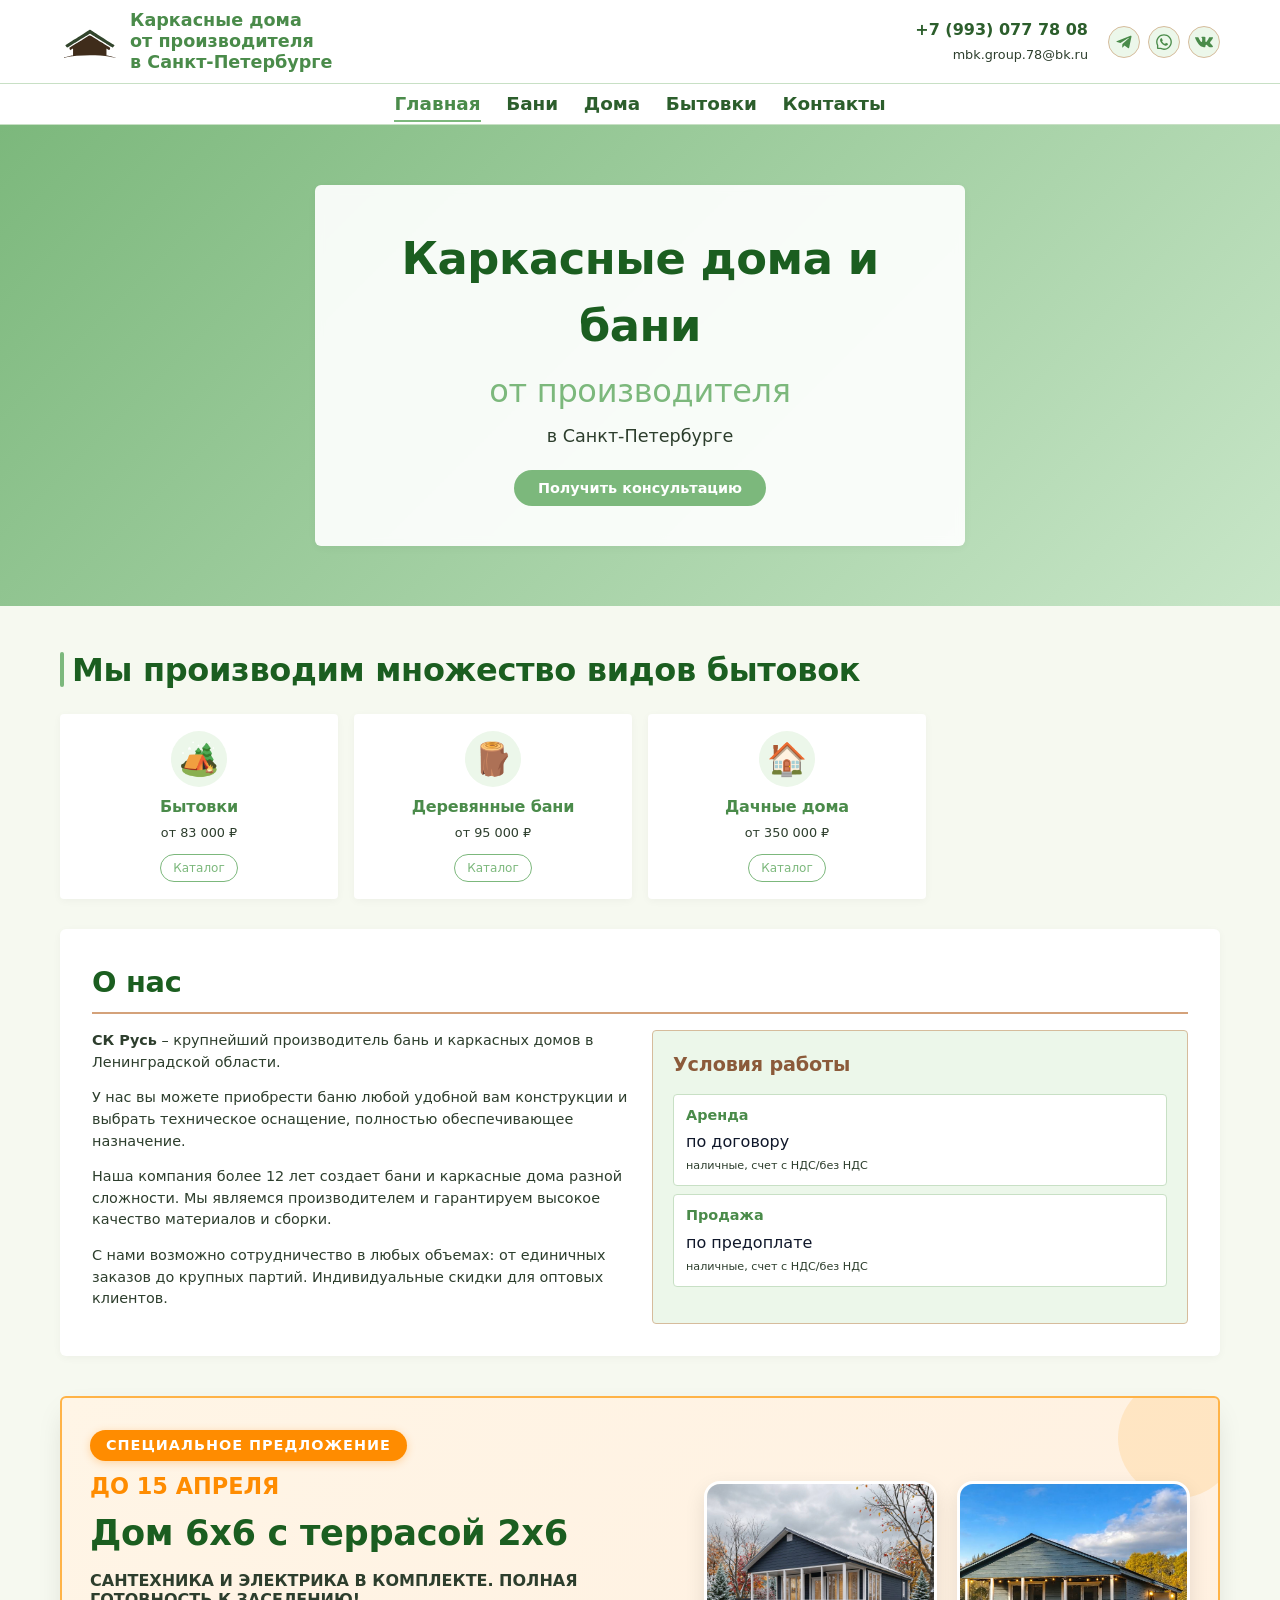
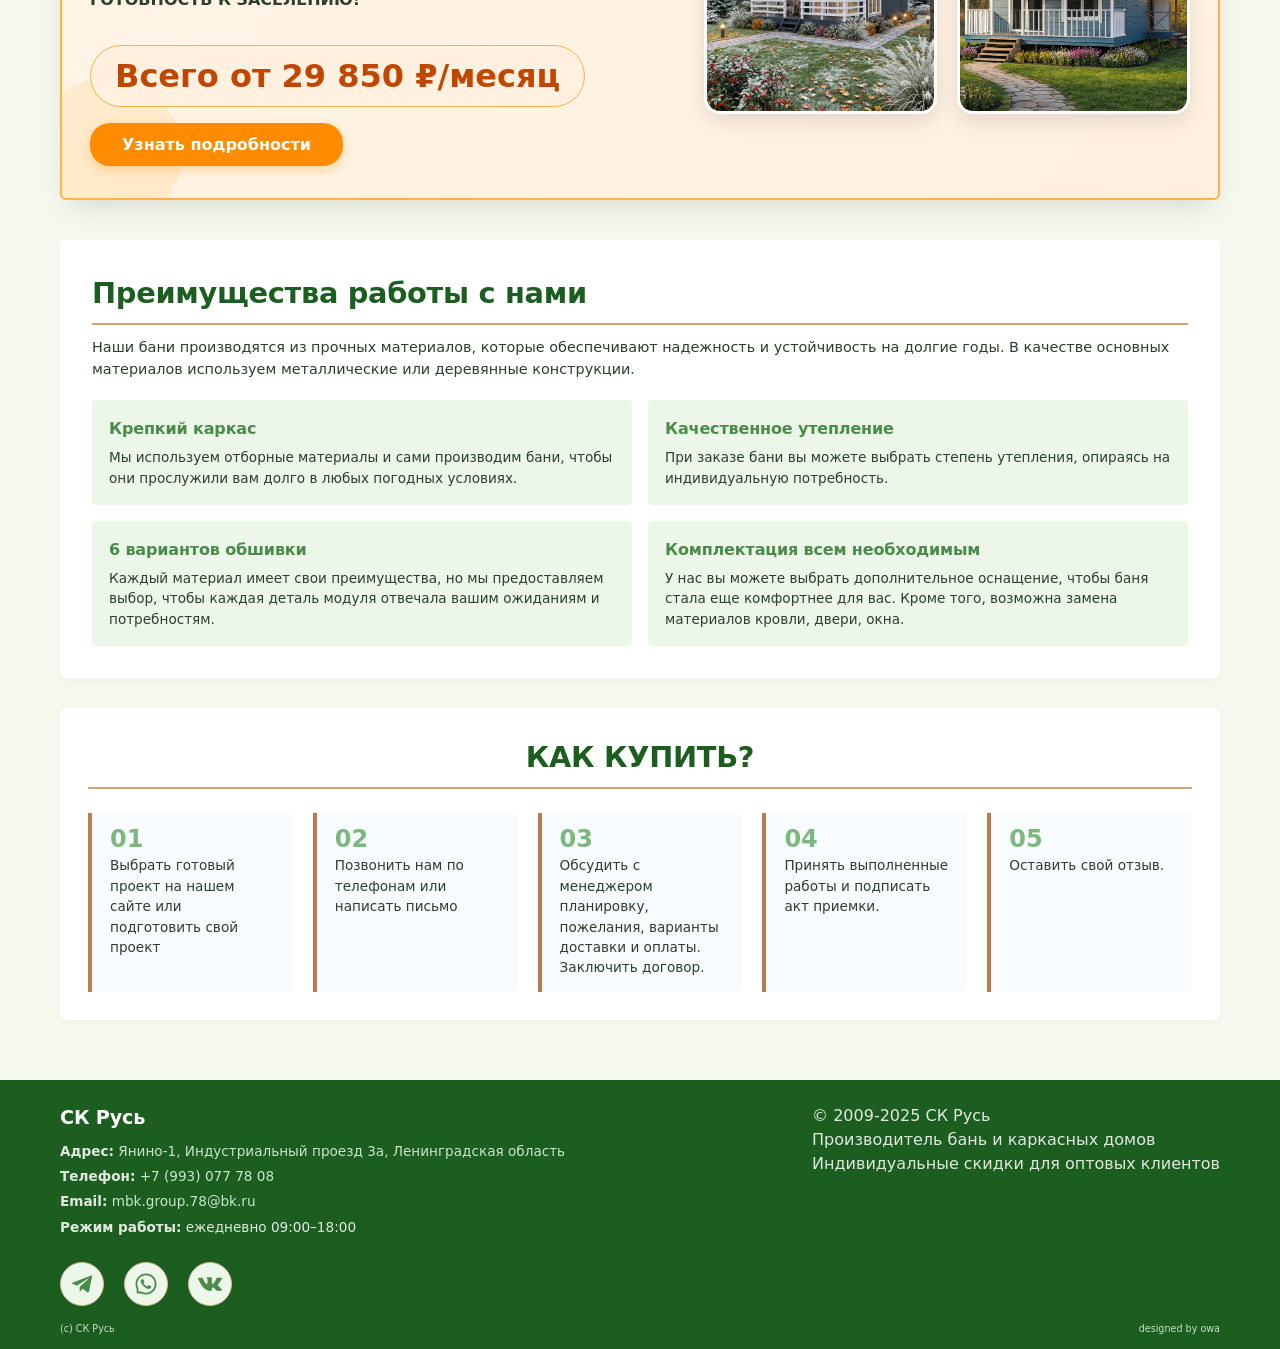
==== commit f79fb0d0: "updated icons, added vk on header and footer, updated specials date" ====
--- a/index.html
+++ b/index.html
@@ -65,12 +65,13 @@
                     <a href="tel:+79930777808" class="phone">+7 (993) 077 78 08</a>
                     <a href="mailto:mbk.group.78@bk.ru" class="email">mbk.group.78@bk.ru</a>
                 </div>
-                <div class="social-icons">
+                 <div class="social-icons">
                     <a href="https://t.me/proDOM_live" target="_blank" class="social-icon" aria-label="Telegram">
                         <svg fill="currentColor" viewBox="0 0 24 24" xmlns="http://www.w3.org/2000/svg"><path d="m20.665 3.717-17.73 6.837c-1.21.486-1.203 1.161-.222 1.462l4.552 1.42 10.532-6.645c.498-.303.953-.14.579.192l-8.533 7.701h-.002l.002.001-.314 4.692c.46 0 .663-.211.921-.46l2.211-2.15 4.599 3.397c.848.467 1.457.227 1.668-.785l3.019-14.228c.309-1.239-.473-1.8-1.282-1.434z"/></svg>
                     </a>
                     <a href="https://wa.me/79930777808" target="_blank" class="social-icon" aria-label="WhatsApp">
                         <svg fill="currentColor" viewBox="0 0 1024 1024" xmlns="http://www.w3.org/2000/svg"><path d="M713.5 599.9c-10.9-5.6-65.2-32.2-75.3-35.8-10.1-3.8-17.5-5.6-24.8 5.6-7.4 11.1-28.4 35.8-35 43.3-6.4 7.4-12.9 8.3-23.8 2.8-64.8-32.4-107.3-57.8-150-131.1-11.3-19.5 11.3-18.1 32.4-60.2 3.6-7.4 1.8-13.7-1-19.3-2.8-5.6-24.8-59.8-34-81.9-8.9-21.5-18.1-18.5-24.8-18.9-6.4-0.4-13.7-0.4-21.1-0.4-7.4 0-19.3 2.8-29.4 13.7-10.1 11.1-38.6 37.8-38.6 92s39.5 106.7 44.9 114.1c5.6 7.4 77.7 118.6 188.4 166.5 70 30.2 97.4 32.8 132.4 27.6 21.3-3.2 65.2-26.6 74.3-52.5 9.1-25.8 9.1-47.9 6.4-52.5-2.7-4.9-10.1-7.7-21-13z"/><path d="M925.2 338.4c-22.6-53.7-55-101.9-96.3-143.3-41.3-41.3-89.5-73.8-143.3-96.3C630.6 75.7 572.2 64 512 64h-2c-60.6 0.3-119.3 12.3-174.5 35.9-53.3 22.8-101.1 55.2-142 96.5-40.9 41.3-73 89.3-95.2 142.8-23 55.4-34.6 114.3-34.3 174.9 0.3 69.4 16.9 138.3 48 199.9v152c0 25.4 20.6 46 46 46h152.1c61.6 31.1 130.5 47.7 199.9 48h2.1c59.9 0 118-11.6 172.7-34.3 53.5-22.3 101.6-54.3 142.8-95.2 41.3-40.9 73.8-88.7 96.5-142 23.6-55.2 35.6-113.9 35.9-174.5 0.3-60.9-11.5-120-34.8-175.6z m-151.1 438C704 845.8 611 884 512 884h-1.7c-60.3-0.3-120.2-15.3-173.1-43.5l-8.4-4.5H188V695.2l-4.5-8.4C155.3 633.9 140.3 574 140 513.7c-0.4-99.7 37.7-193.3 107.6-263.8 69.8-70.5 163.1-109.5 262.8-109.9h1.7c50 0 98.5 9.7 144.2 28.9 44.6 18.7 84.6 45.6 119 80 34.3 34.3 61.3 74.4 80 119 19.4 46.2 29.1 95.2 28.9 145.8-0.6 99.6-39.7 192.9-110.1 262.7z"/></svg>
+                        <a href="https://vk.com/skrusi" target="_blank" class="social-icon" aria-label="ВКонтакте"><svg fill="#000000" width="800px" height="800px" viewBox="0 0 20 20" xmlns="http://www.w3.org/2000/svg"><path d="M17.802 12.298s1.617 1.597 2.017 2.336a.127.127 0 0 1 .018.035c.163.273.203.487.123.645-.135.261-.592.392-.747.403h-2.858c-.199 0-.613-.052-1.117-.4-.385-.269-.768-.712-1.139-1.145-.554-.643-1.033-1.201-1.518-1.201a.548.548 0 0 0-.18.03c-.367.116-.833.639-.833 2.032 0 .436-.344.684-.585.684H9.674c-.446 0-2.768-.156-4.827-2.327C2.324 10.732.058 5.4.036 5.353c-.141-.345.155-.533.475-.533h2.886c.387 0 .513.234.601.444.102.241.48 1.205 1.1 2.288 1.004 1.762 1.621 2.479 2.114 2.479a.527.527 0 0 0 .264-.07c.644-.354.524-2.654.494-3.128 0-.092-.001-1.027-.331-1.479-.236-.324-.638-.45-.881-.496.065-.094.203-.238.38-.323.441-.22 1.238-.252 2.029-.252h.439c.858.012 1.08.067 1.392.146.628.15.64.557.585 1.943-.016.396-.033.842-.033 1.367 0 .112-.005.237-.005.364-.019.711-.044 1.512.458 1.841a.41.41 0 0 0 .217.062c.174 0 .695 0 2.108-2.425.62-1.071 1.1-2.334 1.133-2.429.028-.053.112-.202.214-.262a.479.479 0 0 1 .236-.056h3.395c.37 0 .621.056.67.196.082.227-.016.92-1.566 3.016-.261.349-.49.651-.691.915-1.405 1.844-1.405 1.937.083 3.337z"/></svg></a>
                     </a>
                 </div>
             </div>
@@ -229,28 +230,48 @@
     </main>
 
     <footer class="footer">
-        <div class="container">
-            <div class="footer-info">
-                <h2 style="color:white; margin-bottom:8px; font-size:1.2rem;">СК Русь</h2>
-                <p><strong>Адрес:</strong> <a href="https://yandex.ru/maps/?text=Янино-1,+Индустриальный+проезд+3а" target="_blank">Янино-1, Индустриальный проезд 3а, Ленинградская область</a></p>
-                <p><strong>Телефон:</strong> <a href="tel:+79930777808">+7 (993) 077 78 08</a></p>
-                <p><strong>Email:</strong> <a href="mailto:mbk.group.78@bk.ru">mbk.group.78@bk.ru</a></p>
-                <p><strong>Режим работы:</strong> ежедневно 09:00–18:00</p>
-            </div>
-            <div class="footer-links">
-                <p>© 2009-2025 СК Русь</p>
-                <p>Производитель бань и каркасных домов</p>
-                <p>Индивидуальные скидки для оптовых клиентов</p>
-            </div>
-        </div>
-        <div class="container footer-telegram">
-            <a href="https://t.me/proDOM_live" target="_blank">📱 Наш Telegram</a>
-        </div>
-        <div class="container footer-copyright">
-            <span>(c) СК Русь</span>
-            <span>designed by <a href="https://t.me/owlnamedowa/" target="_blank">owa</a></span>
-        </div>
-    </footer>
+    <div class="container">
+        <div class="footer-info">
+            <h2 style="color:white; margin-bottom:8px; font-size:1.2rem;">СК Русь</h2>
+            <p><strong>Адрес:</strong> <a href="https://yandex.ru/maps/?text=Янино-1,+Индустриальный+проезд+3а" target="_blank">Янино-1, Индустриальный проезд 3а, Ленинградская область</a></p>
+            <p><strong>Телефон:</strong> <a href="tel:+79930777808">+7 (993) 077 78 08</a></p>
+            <p><strong>Email:</strong> <a href="mailto:mbk.group.78@bk.ru">mbk.group.78@bk.ru</a></p>
+            <p><strong>Режим работы:</strong> ежедневно 09:00–18:00</p>
+        </div>
+        <div class="footer-links">
+            <p>© 2009-2025 СК Русь</p>
+            <p>Производитель бань и каркасных домов</p>
+            <p>Индивидуальные скидки для оптовых клиентов</p>
+        </div>
+    </div>
+
+    <!-- Социальные иконки в футере (увеличенного размера) -->
+    <div class="container footer-social">
+        <div class="social-icons">
+            <a href="https://t.me/proDOM_live" target="_blank" class="social-icon" aria-label="Telegram">
+                <svg fill="currentColor" viewBox="0 0 24 24" xmlns="http://www.w3.org/2000/svg">
+                    <path d="m20.665 3.717-17.73 6.837c-1.21.486-1.203 1.161-.222 1.462l4.552 1.42 10.532-6.645c.498-.303.953-.14.579.192l-8.533 7.701h-.002l.002.001-.314 4.692c.46 0 .663-.211.921-.46l2.211-2.15 4.599 3.397c.848.467 1.457.227 1.668-.785l3.019-14.228c.309-1.239-.473-1.8-1.282-1.434z"/>
+                </svg>
+            </a>
+            <a href="https://wa.me/79930777808" target="_blank" class="social-icon" aria-label="WhatsApp">
+                <svg fill="currentColor" viewBox="0 0 1024 1024" xmlns="http://www.w3.org/2000/svg">
+                    <path d="M713.5 599.9c-10.9-5.6-65.2-32.2-75.3-35.8-10.1-3.8-17.5-5.6-24.8 5.6-7.4 11.1-28.4 35.8-35 43.3-6.4 7.4-12.9 8.3-23.8 2.8-64.8-32.4-107.3-57.8-150-131.1-11.3-19.5 11.3-18.1 32.4-60.2 3.6-7.4 1.8-13.7-1-19.3-2.8-5.6-24.8-59.8-34-81.9-8.9-21.5-18.1-18.5-24.8-18.9-6.4-0.4-13.7-0.4-21.1-0.4-7.4 0-19.3 2.8-29.4 13.7-10.1 11.1-38.6 37.8-38.6 92s39.5 106.7 44.9 114.1c5.6 7.4 77.7 118.6 188.4 166.5 70 30.2 97.4 32.8 132.4 27.6 21.3-3.2 65.2-26.6 74.3-52.5 9.1-25.8 9.1-47.9 6.4-52.5-2.7-4.9-10.1-7.7-21-13z"/>
+                    <path d="M925.2 338.4c-22.6-53.7-55-101.9-96.3-143.3-41.3-41.3-89.5-73.8-143.3-96.3C630.6 75.7 572.2 64 512 64h-2c-60.6 0.3-119.3 12.3-174.5 35.9-53.3 22.8-101.1 55.2-142 96.5-40.9 41.3-73 89.3-95.2 142.8-23 55.4-34.6 114.3-34.3 174.9 0.3 69.4 16.9 138.3 48 199.9v152c0 25.4 20.6 46 46 46h152.1c61.6 31.1 130.5 47.7 199.9 48h2.1c59.9 0 118-11.6 172.7-34.3 53.5-22.3 101.6-54.3 142.8-95.2 41.3-40.9 73.8-88.7 96.5-142 23.6-55.2 35.6-113.9 35.9-174.5 0.3-60.9-11.5-120-34.8-175.6z m-151.1 438C704 845.8 611 884 512 884h-1.7c-60.3-0.3-120.2-15.3-173.1-43.5l-8.4-4.5H188V695.2l-4.5-8.4C155.3 633.9 140.3 574 140 513.7c-0.4-99.7 37.7-193.3 107.6-263.8 69.8-70.5 163.1-109.5 262.8-109.9h1.7c50 0 98.5 9.7 144.2 28.9 44.6 18.7 84.6 45.6 119 80 34.3 34.3 61.3 74.4 80 119 19.4 46.2 29.1 95.2 28.9 145.8-0.6 99.6-39.7 192.9-110.1 262.7z"/>
+                </svg>
+            </a>
+            <a href="https://vk.com/skrusi" target="_blank" class="social-icon" aria-label="VK">
+                <svg fill="currentColor" width="800px" height="800px" viewBox="0 0 20 20" xmlns="http://www.w3.org/2000/svg">
+                    <path d="M17.802 12.298s1.617 1.597 2.017 2.336a.127.127 0 0 1 .018.035c.163.273.203.487.123.645-.135.261-.592.392-.747.403h-2.858c-.199 0-.613-.052-1.117-.4-.385-.269-.768-.712-1.139-1.145-.554-.643-1.033-1.201-1.518-1.201a.548.548 0 0 0-.18.03c-.367.116-.833.639-.833 2.032 0 .436-.344.684-.585.684H9.674c-.446 0-2.768-.156-4.827-2.327C2.324 10.732.058 5.4.036 5.353c-.141-.345.155-.533.475-.533h2.886c.387 0 .513.234.601.444.102.241.48 1.205 1.1 2.288 1.004 1.762 1.621 2.479 2.114 2.479a.527.527 0 0 0 .264-.07c.644-.354.524-2.654.494-3.128 0-.092-.001-1.027-.331-1.479-.236-.324-.638-.45-.881-.496.065-.094.203-.238.38-.323.441-.22 1.238-.252 2.029-.252h.439c.858.012 1.08.067 1.392.146.628.15.64.557.585 1.943-.016.396-.033.842-.033 1.367 0 .112-.005.237-.005.364-.019.711-.044 1.512.458 1.841a.41.41 0 0 0 .217.062c.174 0 .695 0 2.108-2.425.62-1.071 1.1-2.334 1.133-2.429.028-.053.112-.202.214-.262a.479.479 0 0 1 .236-.056h3.395c.37 0 .621.056.67.196.082.227-.016.92-1.566 3.016-.261.349-.49.651-.691.915-1.405 1.844-1.405 1.937.083 3.337z"/>
+                </svg>
+            </a>
+        </div>
+    </div>
+
+    <div class="container footer-copyright">
+        <span>(c) СК Русь</span>
+        <span>designed by <a href="https://t.me/owlnamedowa/" target="_blank">owa</a></span>
+    </div>
+</footer>
 
     <!-- Модальное окно обратной связи -->
     <div class="modal-overlay" id="modalOverlay" hidden>
--- a/css/mbkgroup.css
+++ b/css/mbkgroup.css
@@ -202,7 +202,6 @@
             border-bottom: 2px solid transparent;
             transition: border-color var(--transition);
         }
-}
 .nav-menu a:hover {
     border-bottom-color: var(--accent);
     color: var(--accent-dark);
@@ -730,26 +729,34 @@
     color: var(--accent-light);
 }
 
-.footer-telegram {
+.footer .footer-social {
     text-align: center;
-    margin-top: 8px;
-}
-.footer-telegram a {
-    display: inline-flex;
-    align-items: center;
-    gap: 6px;
-    background: #1b5e20;
-    color: white;
-    padding: 8px 20px;
-    border-radius: var(--border-radius-btn);
-    text-decoration: none;
-    font-weight: 500;
-    border: 1px solid var(--primary-light);
-    transition: all var(--transition);
-}
-.footer-telegram a:hover {
-    background: var(--accent);
-    border-color: var(--white);
+    margin-top: 20px;
+}
+.footer .social-icons {
+    display: flex;
+    justify-content: center;
+    gap: 20px;
+}
+.footer .social-icon {
+    width: 44px;
+    height: 44px;
+    background: var(--accent-bg);
+    border: 1px solid var(--border-brown);
+    border-radius: 50%;
+    display: flex;
+    align-items: center;
+    justify-content: center;
+    transition: all 0.2s;
+}
+.footer .social-icon:hover {
+    background: var(--primary-light);
+    transform: scale(1.05);
+}
+.footer .social-icon svg {
+    width: 24px;
+    height: 24px;
+    fill: var(--primary-dark);
 }
 
 hr {
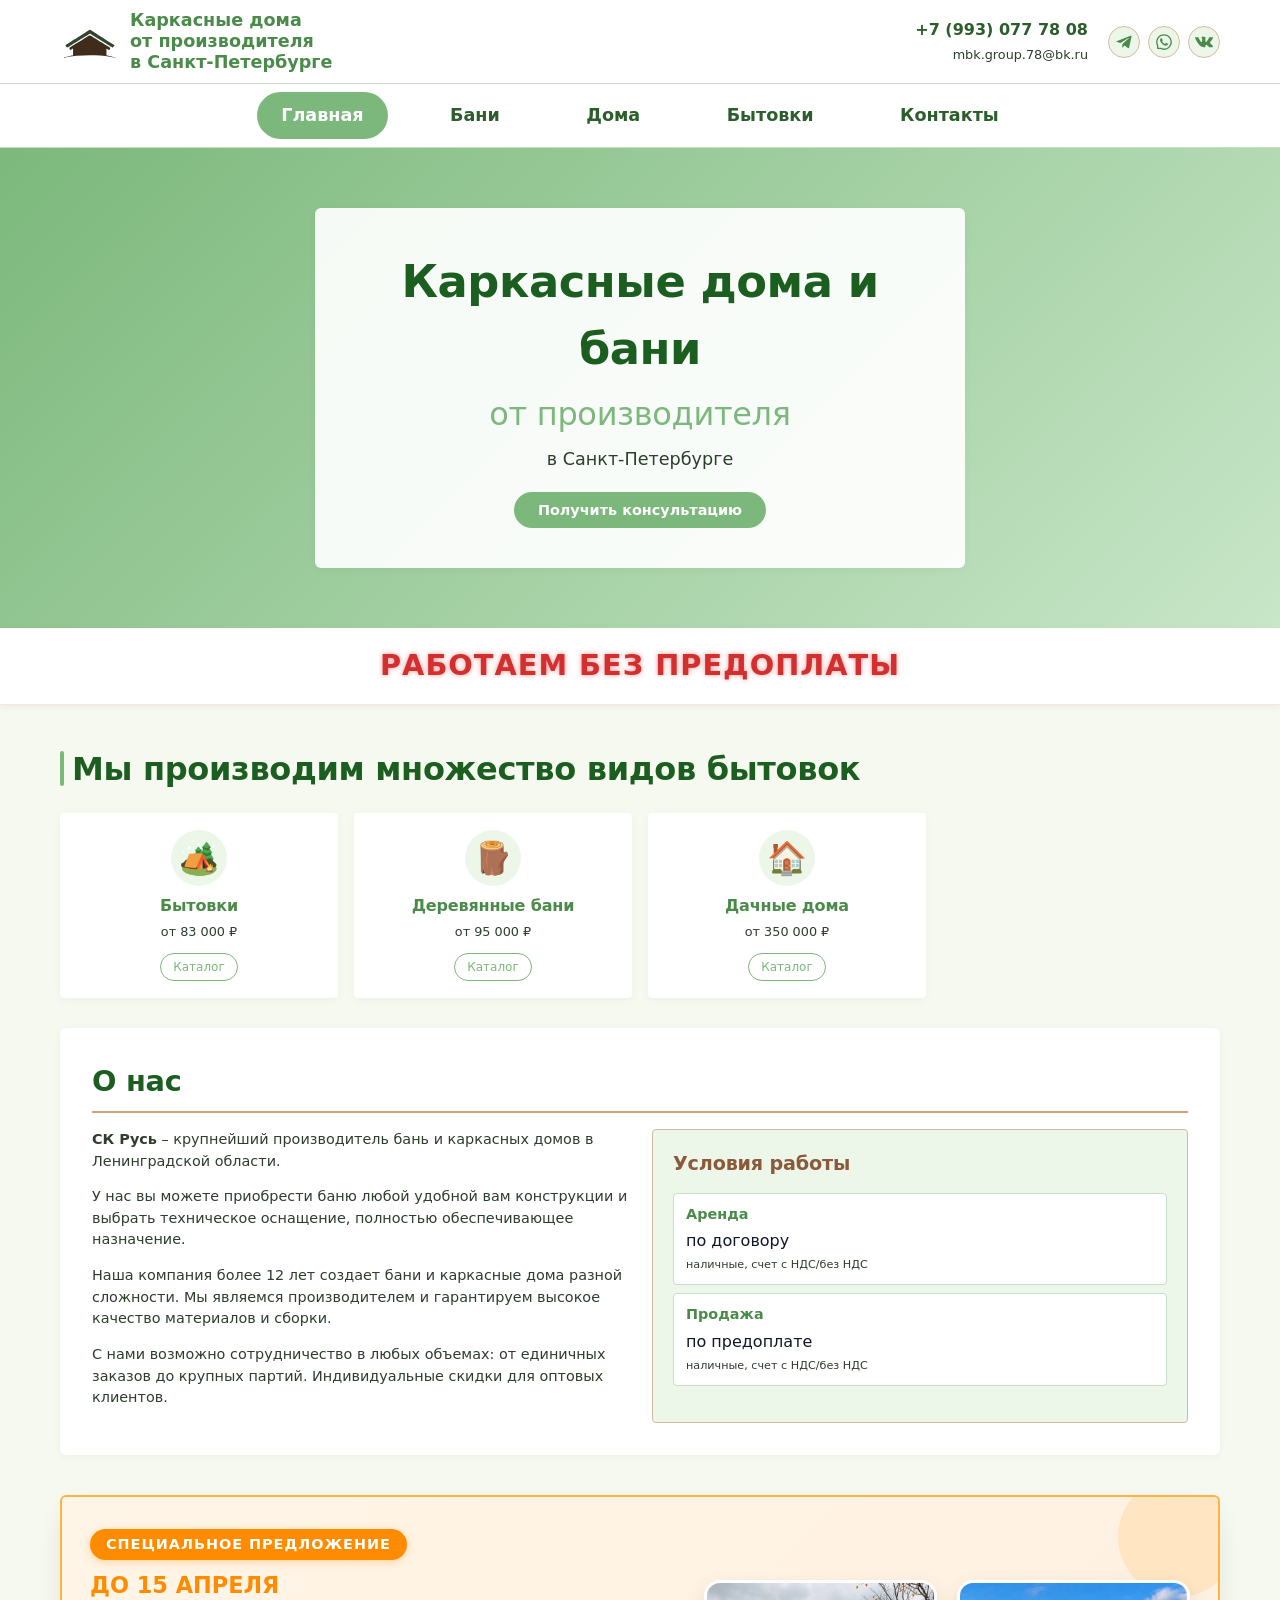
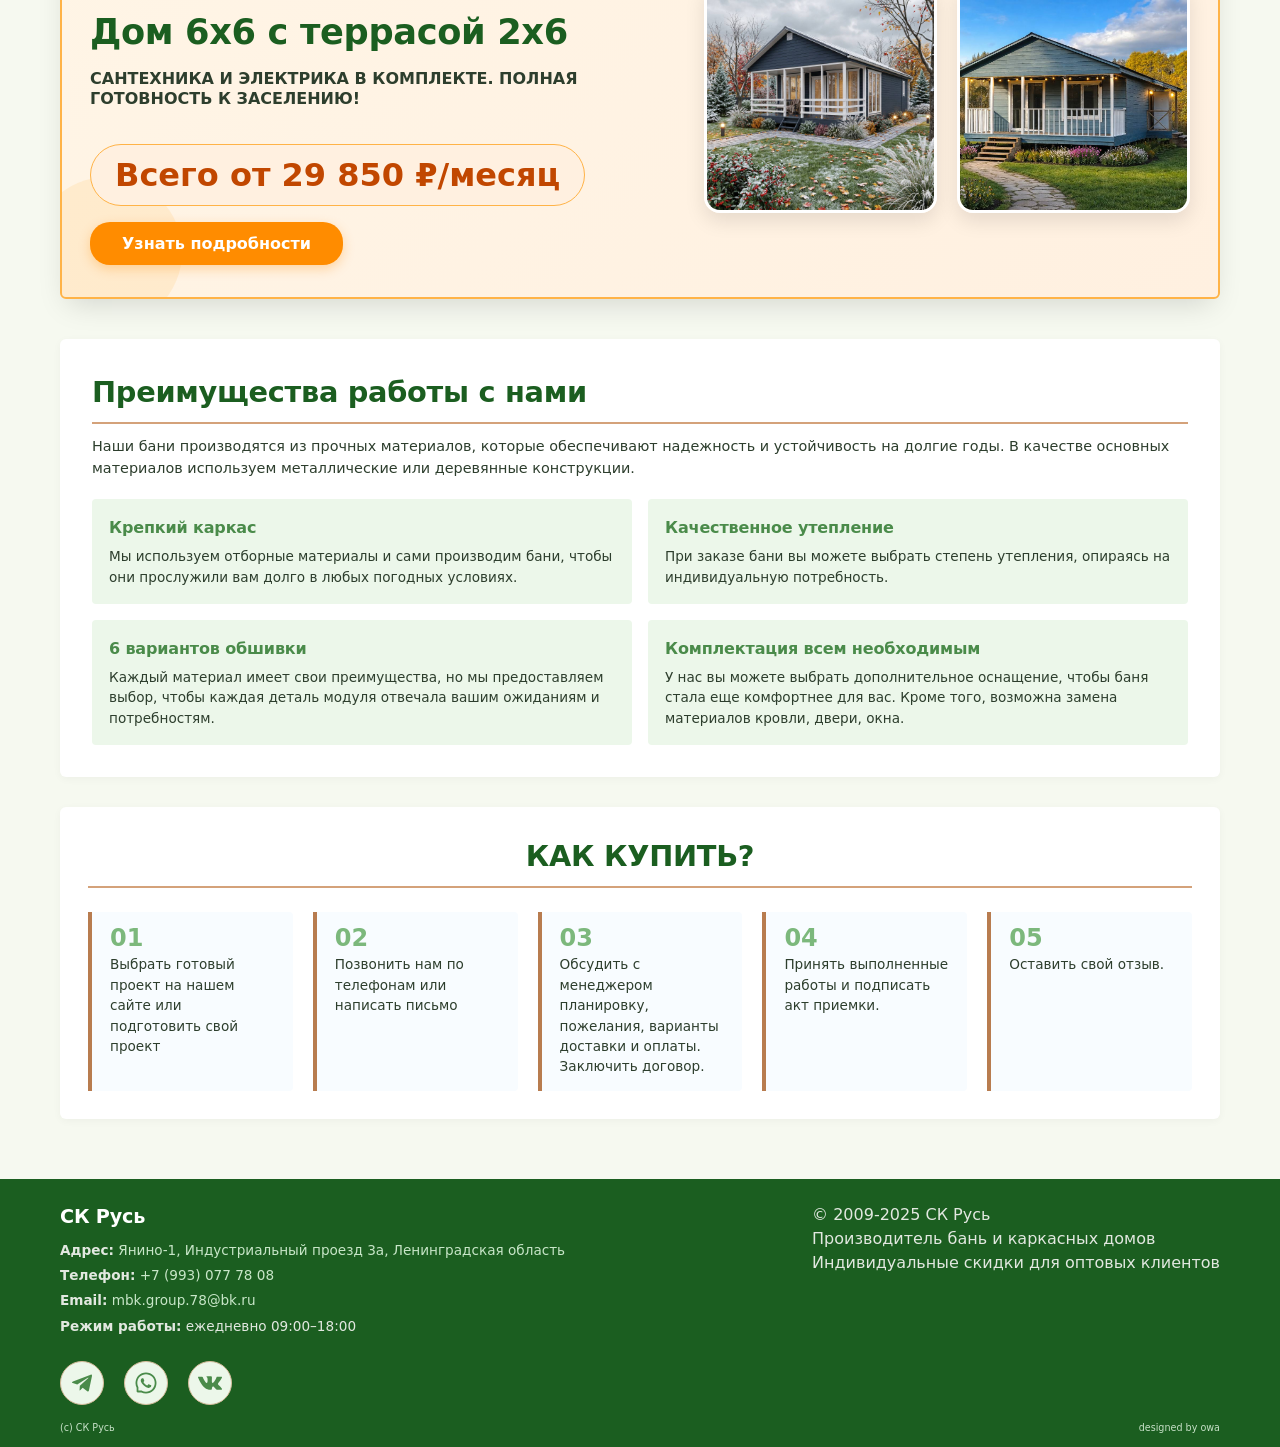
==== commit d450a74b: "added РАБОТАЕМ БЕЗ ПРЕДОПЛАТЫ with animation" ====
--- a/index.html
+++ b/index.html
@@ -102,6 +102,12 @@
             </div>
         </section>
 
+           <div class="top-banner">
+                <div class="container">
+                    <div class="banner-text">РАБОТАЕМ БЕЗ ПРЕДОПЛАТЫ</div>
+                </div>
+            </div>
+
         <div class="container">
             <section aria-labelledby="categories-title">
                 <h2 id="categories-title" class="section-title">Мы производим множество видов бытовок</h2>
--- a/css/mbkgroup.css
+++ b/css/mbkgroup.css
@@ -56,6 +56,73 @@
     letter-spacing: -0.01em;
 }
 
+.top-banner {
+    background: #ffffff;
+    border-bottom: 1px solid #ffe0e0;
+    padding: 16px 0;
+    text-align: center;
+    box-shadow: 0 2px 8px rgba(0,0,0,0.05);
+    position: relative;
+    overflow: hidden;
+}
+
+.banner-text {
+    font-size: 1.8rem;
+    font-weight: 800;
+    color: #d32f2f;
+    letter-spacing: 1px;
+    text-transform: uppercase;
+    display: inline-block;
+    position: relative;
+    /* Пульсирующее свечение */
+    animation: pulseGlow 1s ease-in-out infinite;
+    text-shadow: 0 0 5px rgba(211, 47, 47, 0.5);
+}
+
+/* Исходящая волна – псевдоэлемент с анимацией масштаба и прозрачности */
+.banner-text::before {
+    content: '';
+    position: absolute;
+    top: 50%;
+    left: 50%;
+    width: 100%;
+    height: 100%;
+    background: radial-gradient(circle, rgba(211,47,47,0.3) 0%, rgba(211,47,47,0) 80%);
+    transform: translate(-50%, -50%) scale(0.8);
+    border-radius: 50%;
+    pointer-events: none;
+    animation: wavePulse 1.2s ease-out infinite;
+    z-index: -1;
+}
+
+/* Ключевые кадры для пульсирующего свечения */
+@keyframes pulseGlow {
+    0% {
+        text-shadow: 0 0 0px rgba(211, 47, 47, 0);
+        opacity: 1;
+    }
+    50% {
+        text-shadow: 0 0 15px rgba(211, 47, 47, 0.9), 0 0 5px rgba(211, 47, 47, 0.8);
+        opacity: 0.9;
+    }
+    100% {
+        text-shadow: 0 0 0px rgba(211, 47, 47, 0);
+        opacity: 1;
+    }
+}
+
+/* Исходящая волна – масштабирующийся круг */
+@keyframes wavePulse {
+    0% {
+        transform: translate(-50%, -50%) scale(0.6);
+        opacity: 0.8;
+    }
+    100% {
+        transform: translate(-50%, -50%) scale(2.2);
+        opacity: 0;
+    }
+}
+
 .section-title {
     font-size: clamp(1.5rem, 5vw, 2rem);
     margin: 40px 0 20px;
@@ -181,34 +248,34 @@
 /* ===== НАВИГАЦИЯ ===== */
 .nav-menu {
     background: var(--white);
-    padding: 6px 0;
+    padding: 8px 0;
     border-bottom: 1px solid var(--border-light);
 }
 
 .nav-menu ul {
     display: flex;
     list-style: none;
-    gap: clamp(12px, 2vw, 32px);
+    gap: clamp(20px, 3vw, 48px);
     justify-content: center;
     flex-wrap: wrap;
 }
 
-        .nav-menu a {
-            text-decoration: none;
-            font-weight: 600;
-            color: #2c5e2c;
-            font-size: 1.15rem;          
-            padding: 6px 0;            
-            border-bottom: 2px solid transparent;
-            transition: border-color var(--transition);
-        }
-.nav-menu a:hover {
-    border-bottom-color: var(--accent);
-    color: var(--accent-dark);
-}
+.nav-menu a {
+    text-decoration: none;
+    font-weight: 700;               /* жирный текст */
+    color: #2c5e2c;
+    font-size: 1.1rem;
+    padding: 10px 24px;            /* увеличил отступы, чтобы фон был шире */
+    border-radius: 30px;           /* скруглённые углы для фона */
+    transition: all 0.2s ease;
+    display: inline-block;
+}
+
+/* При наведении и для активной страницы */
+.nav-menu a:hover,
 .nav-menu a.active {
-    border-bottom-color: var(--primary);
-    color: var(--primary-dark);
+    background: var(--primary);    /* зелёный фон */
+    color: var(--white);           /* белый текст */
 }
 
 /* ===== ГЛАВНЫЙ БАННЕР ===== */
@@ -961,6 +1028,13 @@
     }
 }
 
+@media (max-width: 768px) {
+    .banner-text {
+        font-size: 1.2rem;
+        padding: 0 10px;
+    }
+}
+
 /* ===== ДОПОЛНИТЕЛЬНАЯ СТАБИЛЬНОСТЬ ===== */
 img {
     max-width: 100%;
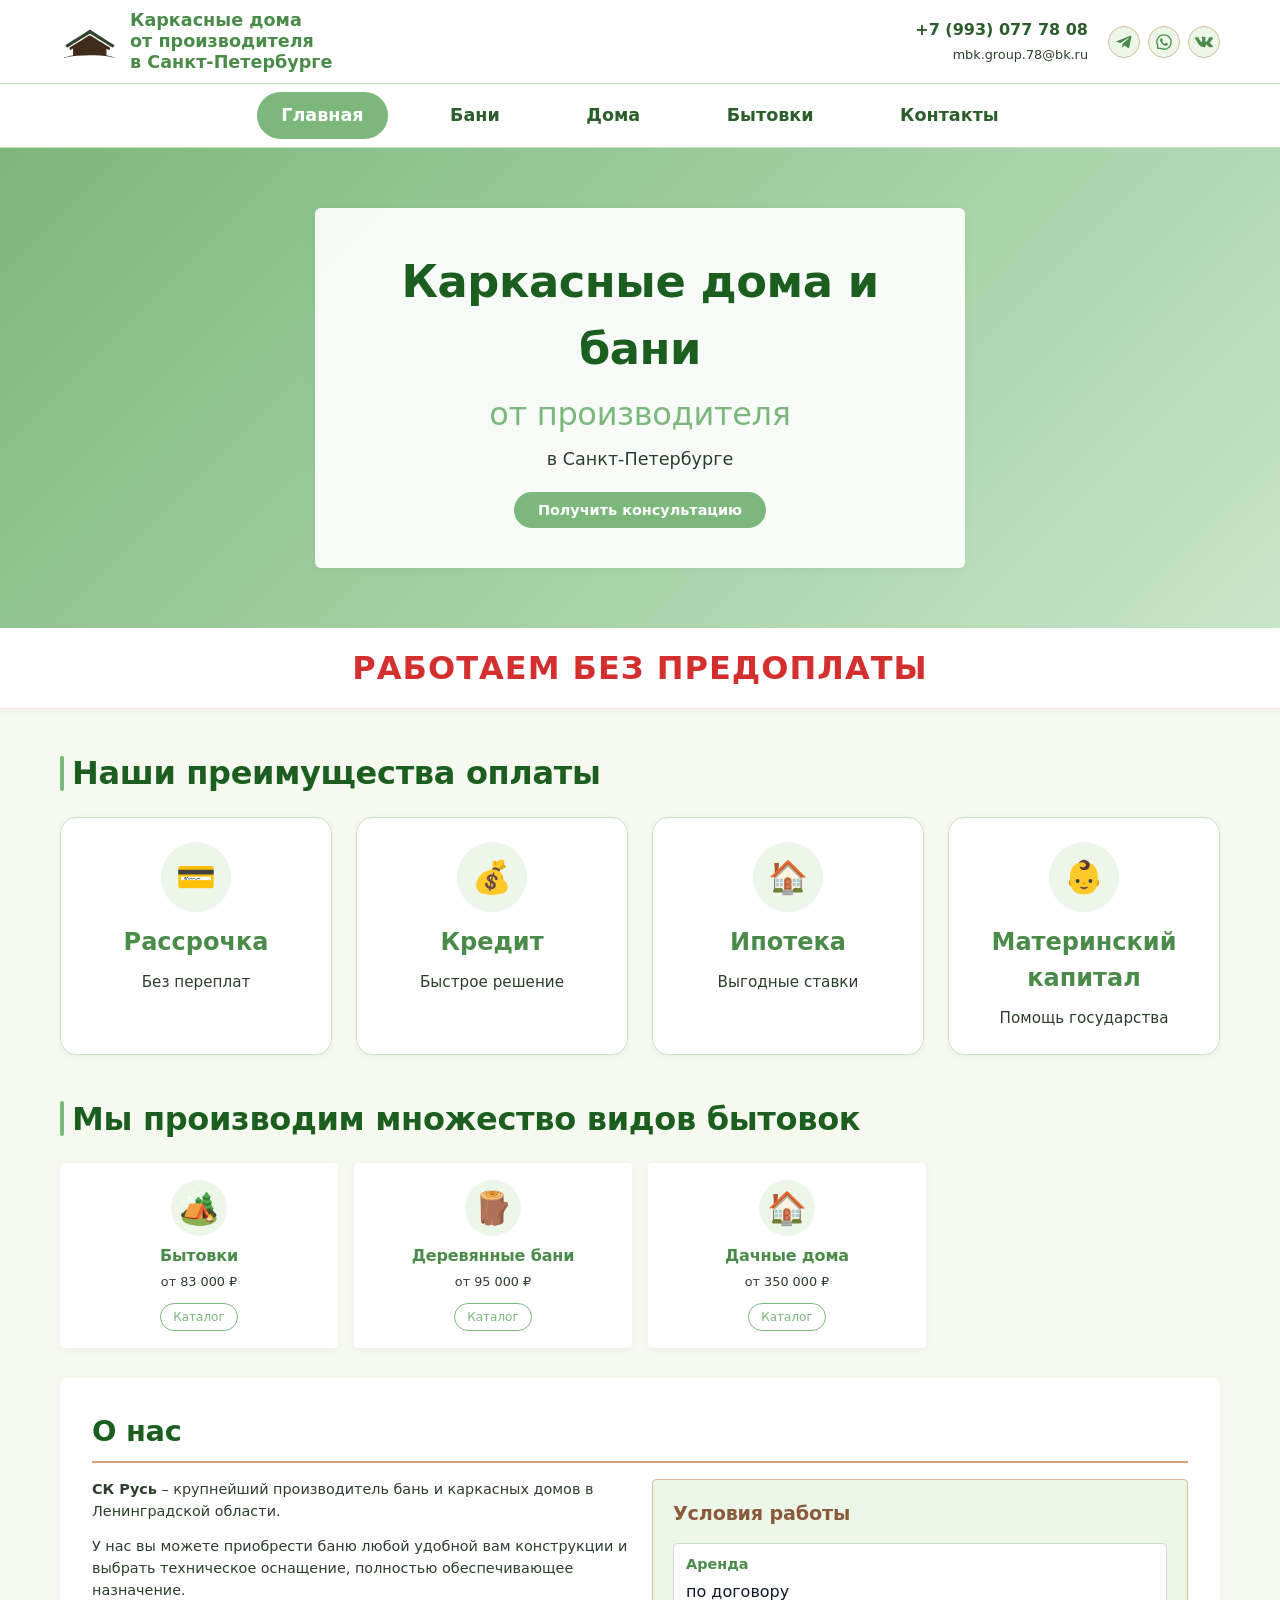
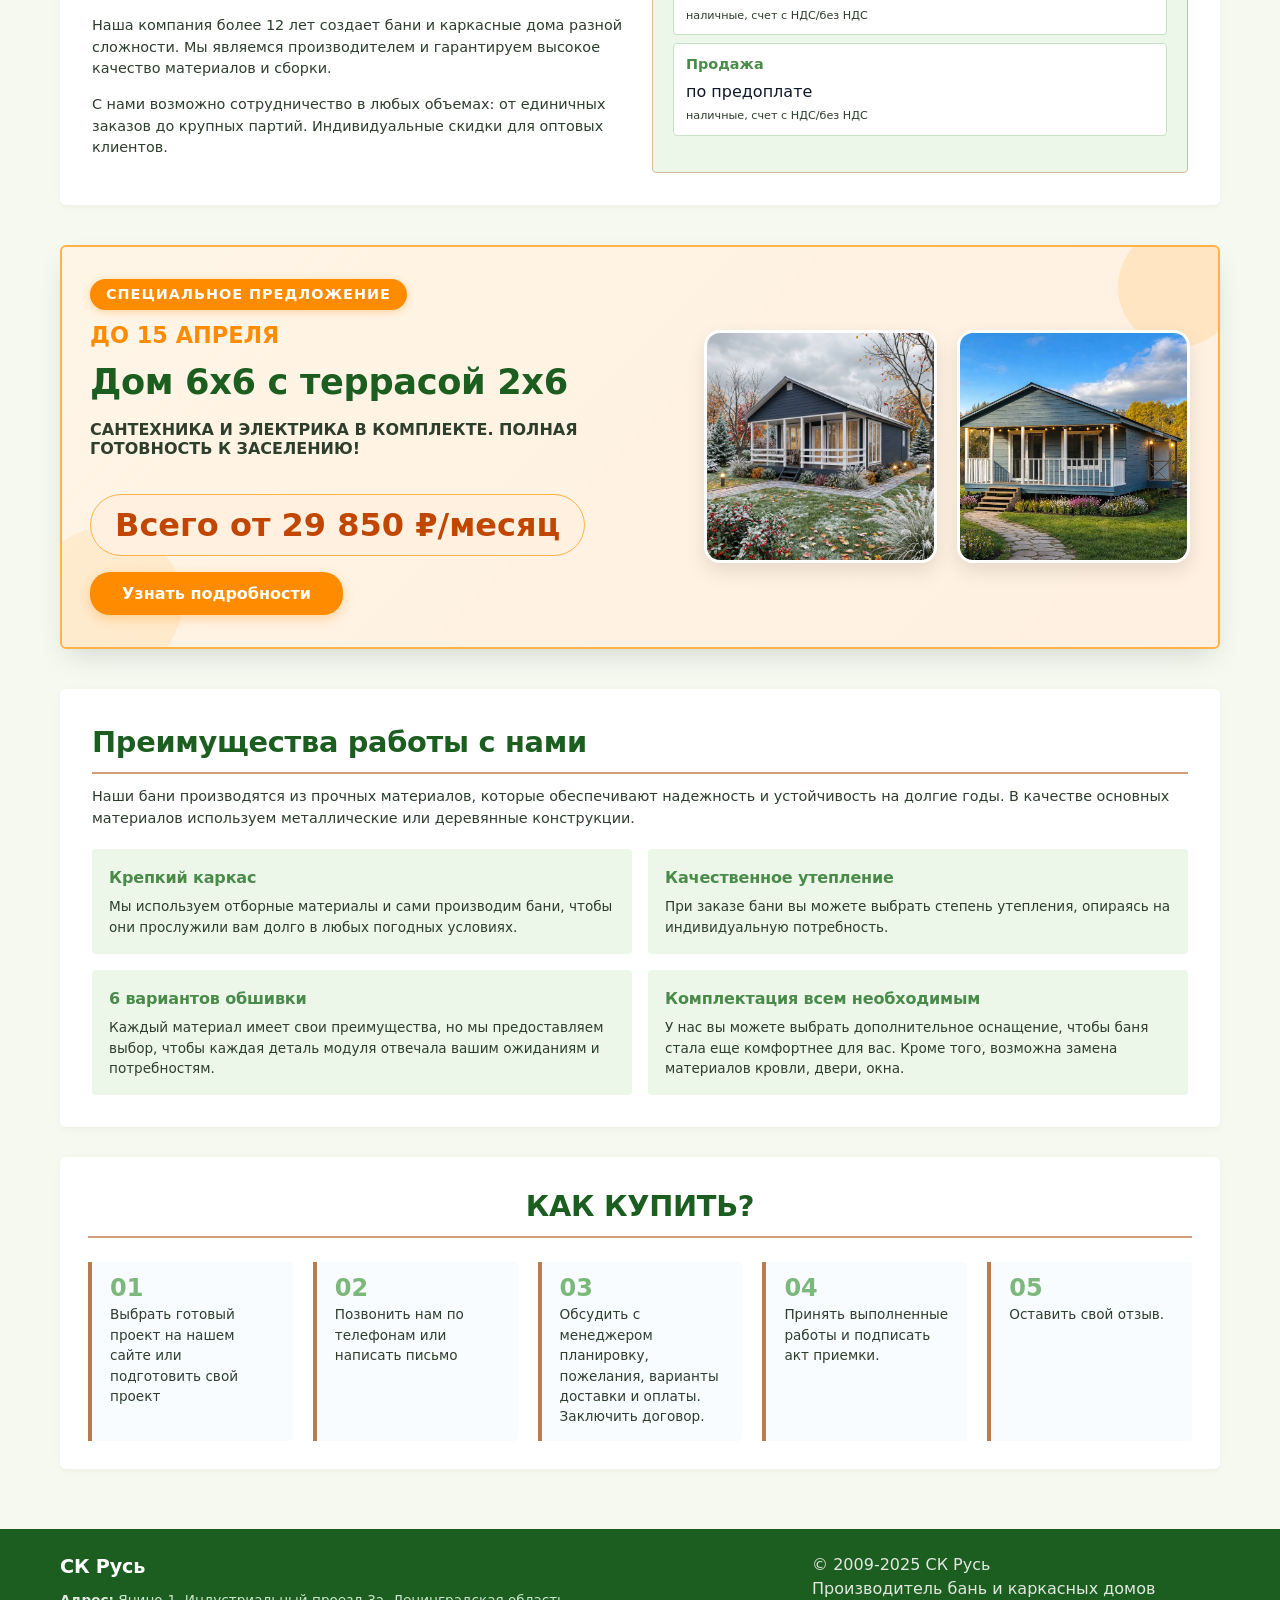
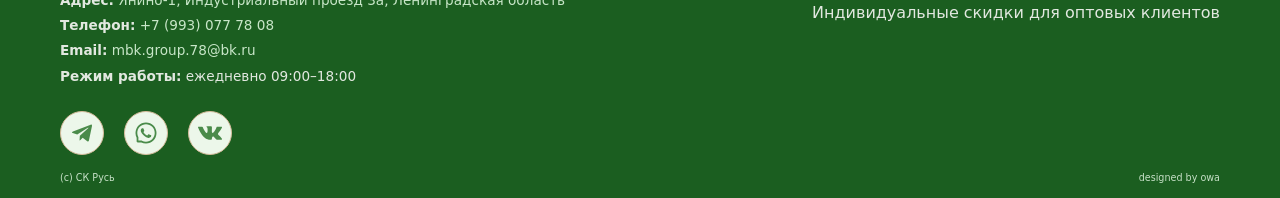
==== commit f0fb4961: "added a benefits section with css" ====
--- a/index.html
+++ b/index.html
@@ -107,6 +107,33 @@
                     <div class="banner-text">РАБОТАЕМ БЕЗ ПРЕДОПЛАТЫ</div>
                 </div>
             </div>
+            <section class="payment-benefits">
+                <div class="container">
+                    <h2 class="section-title">Наши преимущества оплаты</h2>
+                    <div class="payment-grid">
+                        <div class="payment-card">
+                            <div class="payment-icon">💳</div>
+                            <div class="payment-title">Рассрочка</div>
+                            <div class="payment-desc">Без переплат</div>
+                        </div>
+                        <div class="payment-card">
+                            <div class="payment-icon">💰</div>
+                            <div class="payment-title">Кредит</div>
+                            <div class="payment-desc">Быстрое решение</div>
+                        </div>
+                        <div class="payment-card">
+                            <div class="payment-icon">🏠</div>
+                            <div class="payment-title">Ипотека</div>
+                            <div class="payment-desc">Выгодные ставки</div>
+                        </div>
+                        <div class="payment-card">
+                            <div class="payment-icon">👶</div>
+                            <div class="payment-title">Материнский капитал</div>
+                            <div class="payment-desc">Помощь государства</div>
+                        </div>
+                    </div>
+                </div>
+            </section>
 
         <div class="container">
             <section aria-labelledby="categories-title">
@@ -342,6 +369,10 @@
                 document.addEventListener('keydown', e => { if (!imageModalOverlay.hidden && e.key === 'Escape') closeImageModal(); });
             }
         })();
+
+        (function() {
+        const wrapper = document.getElementById('scrollingWrapper');
+        if (!wrapper) return;
     </script>
 </body>
 </html>
--- a/css/mbkgroup.css
+++ b/css/mbkgroup.css
@@ -61,65 +61,109 @@
     border-bottom: 1px solid #ffe0e0;
     padding: 16px 0;
     text-align: center;
-    box-shadow: 0 2px 8px rgba(0,0,0,0.05);
-    position: relative;
-    overflow: hidden;
+    box-shadow: 0 2px 8px rgba(0,0,0,0.03);
 }
 
 .banner-text {
-    font-size: 1.8rem;
+    font-size: 2rem;
     font-weight: 800;
     color: #d32f2f;
     letter-spacing: 1px;
     text-transform: uppercase;
-    display: inline-block;
-    position: relative;
-    /* Пульсирующее свечение */
-    animation: pulseGlow 1s ease-in-out infinite;
-    text-shadow: 0 0 5px rgba(211, 47, 47, 0.5);
-}
-
-/* Исходящая волна – псевдоэлемент с анимацией масштаба и прозрачности */
-.banner-text::before {
-    content: '';
-    position: absolute;
-    top: 50%;
-    left: 50%;
-    width: 100%;
-    height: 100%;
-    background: radial-gradient(circle, rgba(211,47,47,0.3) 0%, rgba(211,47,47,0) 80%);
-    transform: translate(-50%, -50%) scale(0.8);
+}
+
+/* Адаптивность для мобильных */
+@media (max-width: 768px) {
+    .banner-text {
+        font-size: 1.4rem;
+        padding: 0 10px;
+    }
+}
+
+.payment-benefits {
+    margin: 40px 0 30px;
+}
+
+.payment-grid {
+    display: grid;
+    grid-template-columns: repeat(auto-fit, minmax(200px, 1fr));
+    gap: 24px;
+    text-align: center;
+}
+
+.payment-card {
+    background: var(--white);
+    border-radius: 16px;
+    padding: 24px 16px;
+    box-shadow: var(--shadow);
+    transition: transform 0.2s, box-shadow 0.2s;
+    border: 1px solid var(--border-light);
+}
+.payment-card:hover {
+    transform: translateY(-4px);
+    box-shadow: var(--shadow-hover);
+}
+
+.payment-icon {
+    font-size: 2rem;
+    background: var(--accent-bg);
+    width: 70px;
+    height: 70px;
+    line-height: 70px;
     border-radius: 50%;
-    pointer-events: none;
-    animation: wavePulse 1.2s ease-out infinite;
-    z-index: -1;
-}
-
-/* Ключевые кадры для пульсирующего свечения */
-@keyframes pulseGlow {
-    0% {
-        text-shadow: 0 0 0px rgba(211, 47, 47, 0);
-        opacity: 1;
-    }
-    50% {
-        text-shadow: 0 0 15px rgba(211, 47, 47, 0.9), 0 0 5px rgba(211, 47, 47, 0.8);
-        opacity: 0.9;
-    }
-    100% {
-        text-shadow: 0 0 0px rgba(211, 47, 47, 0);
-        opacity: 1;
-    }
-}
-
-/* Исходящая волна – масштабирующийся круг */
-@keyframes wavePulse {
-    0% {
-        transform: translate(-50%, -50%) scale(0.6);
-        opacity: 0.8;
-    }
-    100% {
-        transform: translate(-50%, -50%) scale(2.2);
-        opacity: 0;
+    margin: 0 auto 12px;
+    color: var(--accent-dark);
+    text-align: center;
+}
+
+.payment-title {
+    font-size: 1.5rem;
+    font-weight: 700;
+    color: var(--primary-dark);
+    margin-bottom: 12px;
+}
+
+.payment-desc {
+    font-size: 0.95rem;
+    color: var(--text-muted);
+    line-height: 1.4;
+}
+
+@media (max-width: 640px) {
+    .payment-grid {
+        grid-template-columns: repeat(2, 1fr);
+        gap: 16px;
+    }
+    .payment-title {
+        font-size: 1.2rem;
+    }
+    .payment-desc {
+        font-size: 0.85rem;
+    }
+    .payment-icon {
+        width: 60px;
+        height: 60px;
+        line-height: 60px;
+        font-size: 1.8rem;
+    }
+}
+
+@media (max-width: 480px) {
+    .payment-grid {
+        grid-template-columns: 1fr;
+    }
+}
+
+/* Адаптация для мобильных */
+@media (max-width: 768px) {
+    .plate-item {
+        font-size: 0.9rem;
+        padding: 8px 18px;
+        gap: 12px;
+    }
+    .scrolling-wrapper {
+        gap: 12px;
+        animation-duration: 20s;
     }
 }
 
@@ -1031,7 +1075,12 @@
 @media (max-width: 768px) {
     .banner-text {
         font-size: 1.2rem;
-        padding: 0 10px;
+        animation: waveEffectMobile 1.5s ease-in-out infinite;
+    }
+    @keyframes waveEffectMobile {
+        0% { transform: scale(1); }
+        50% { transform: scale(1.02); }
+        100% { transform: scale(1); }
     }
 }
 
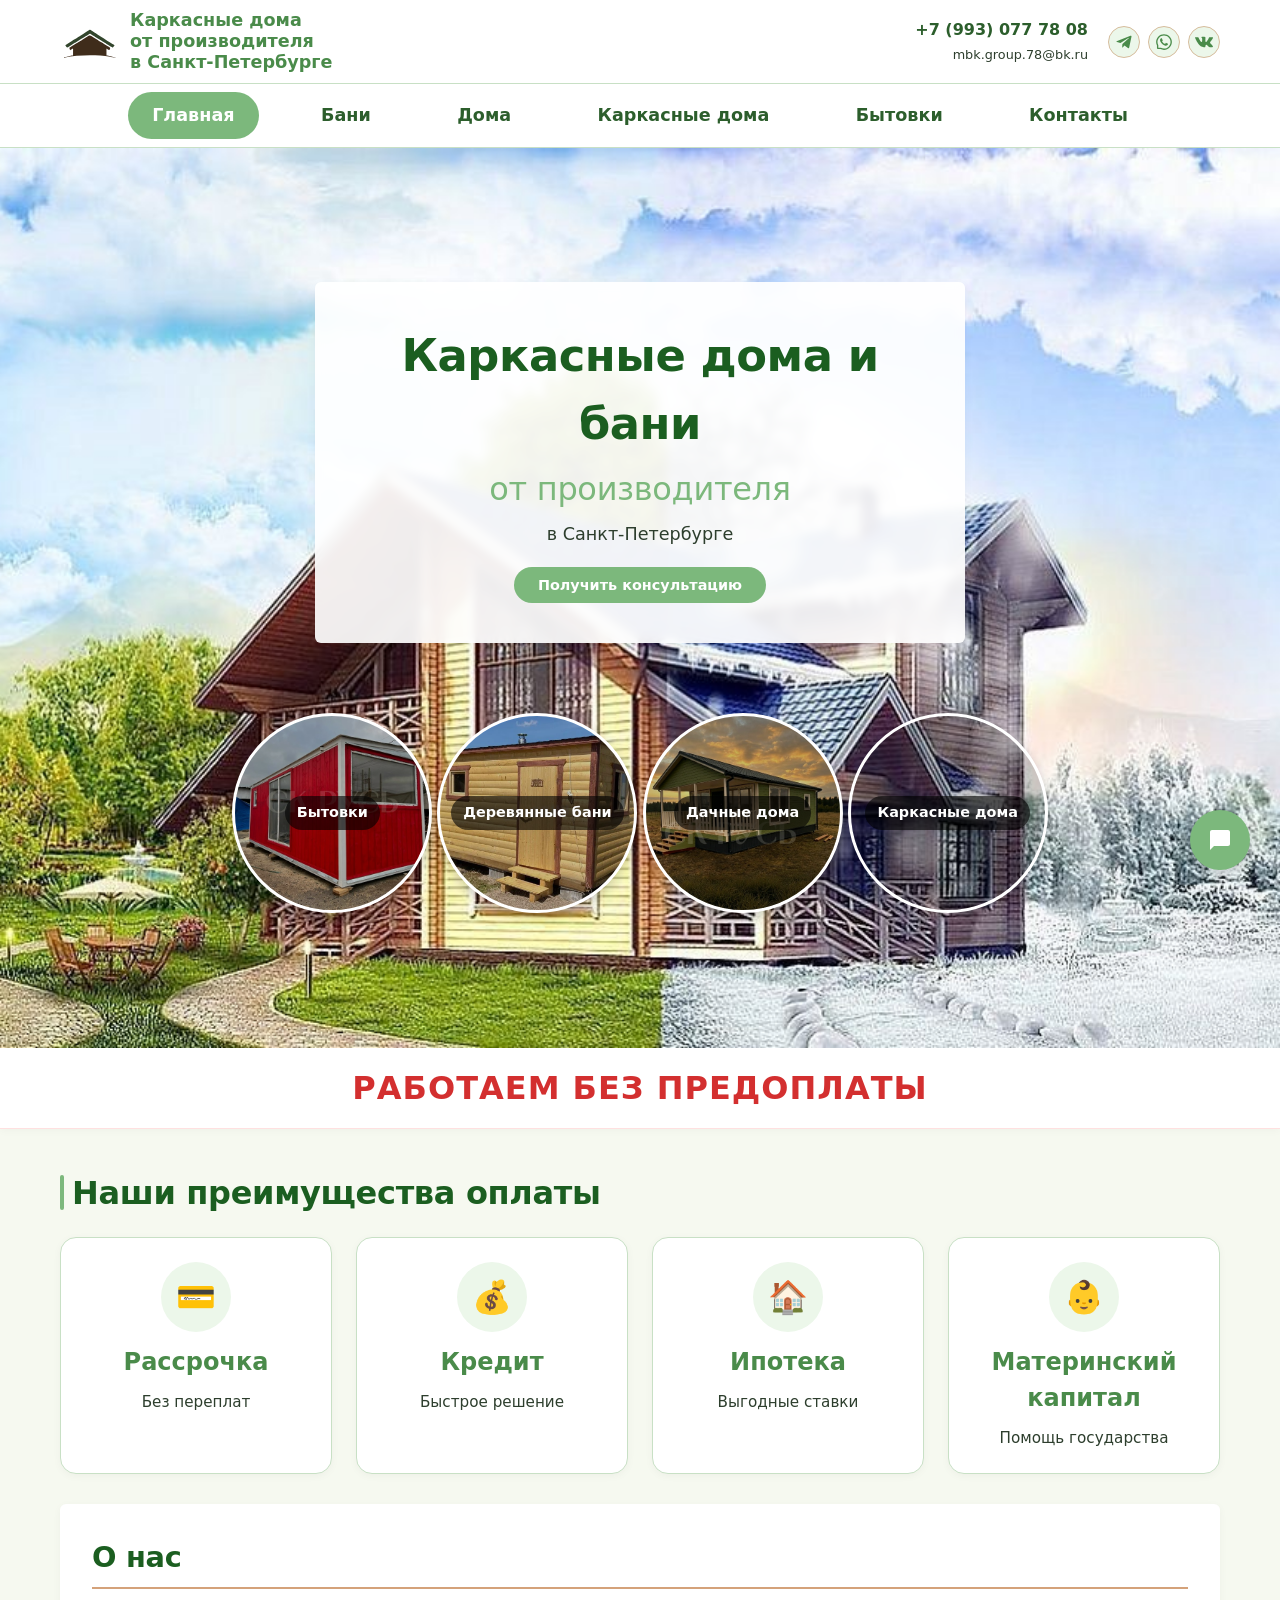
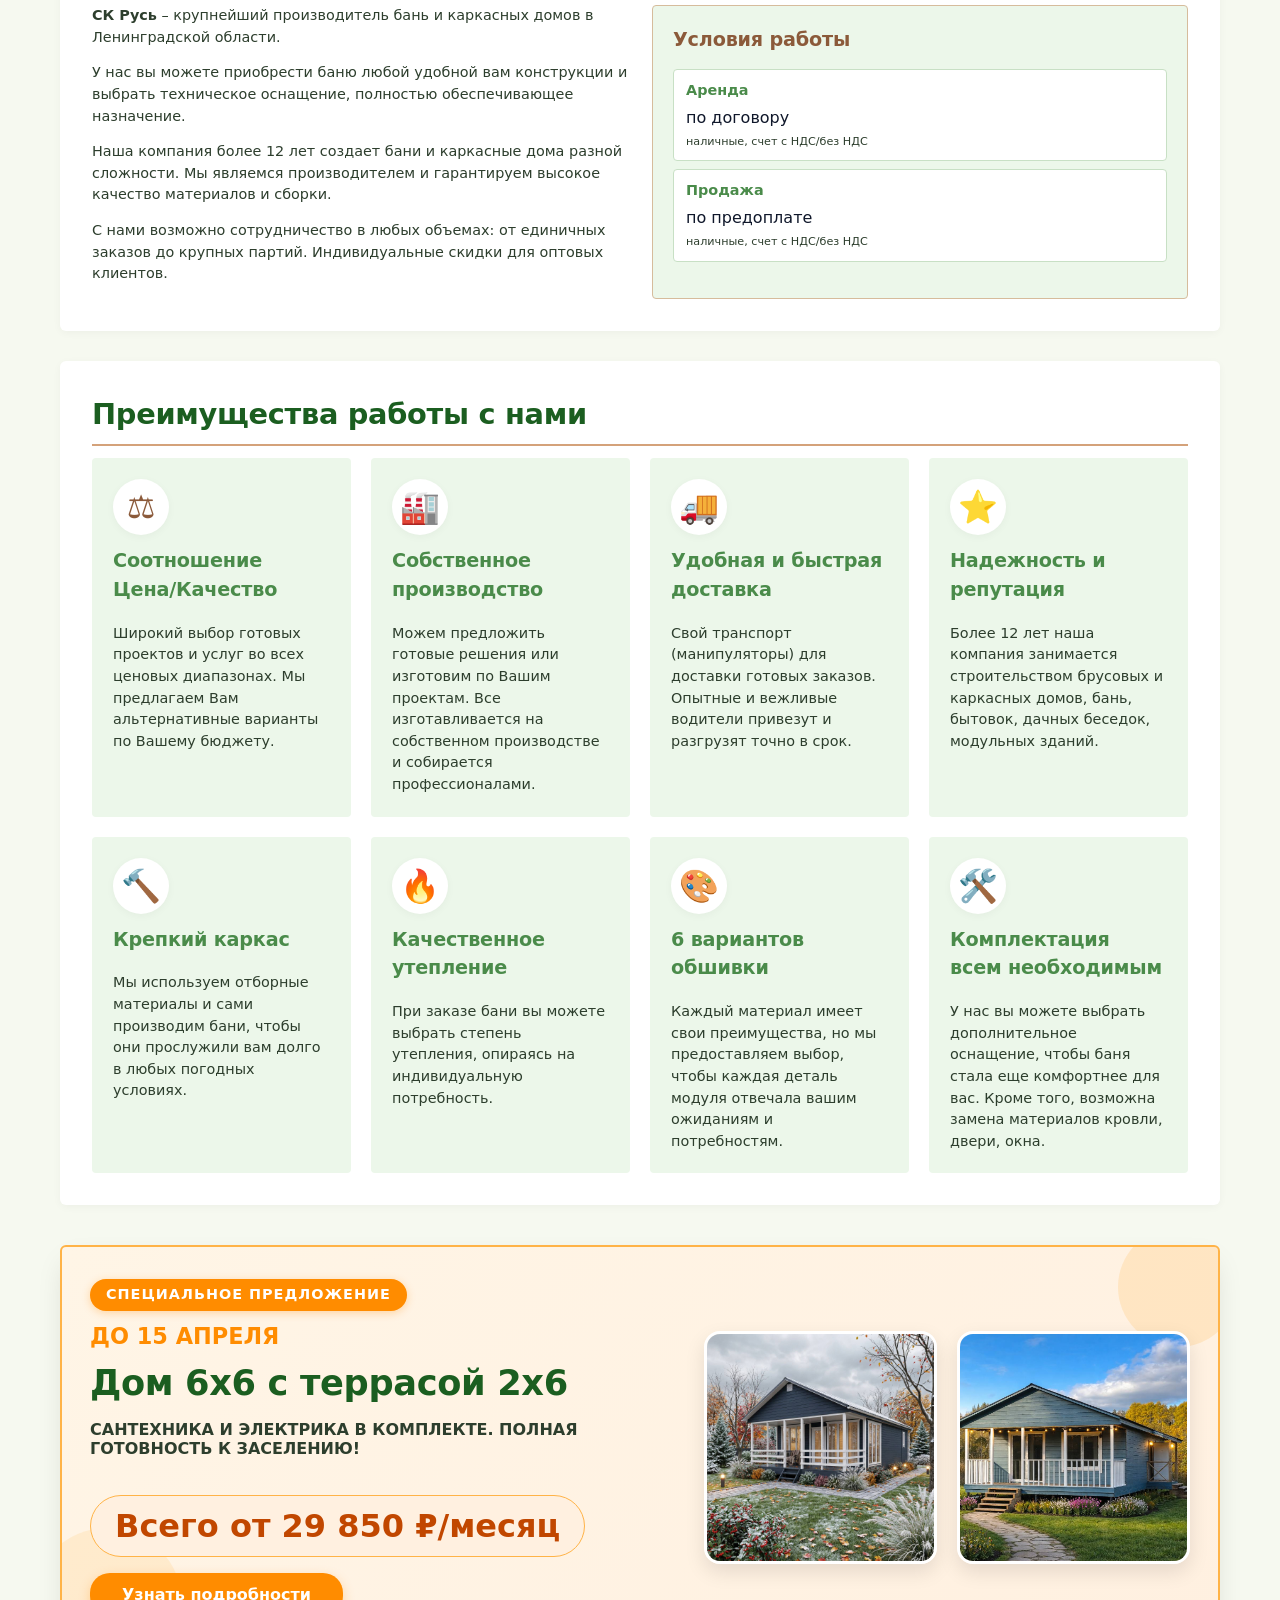
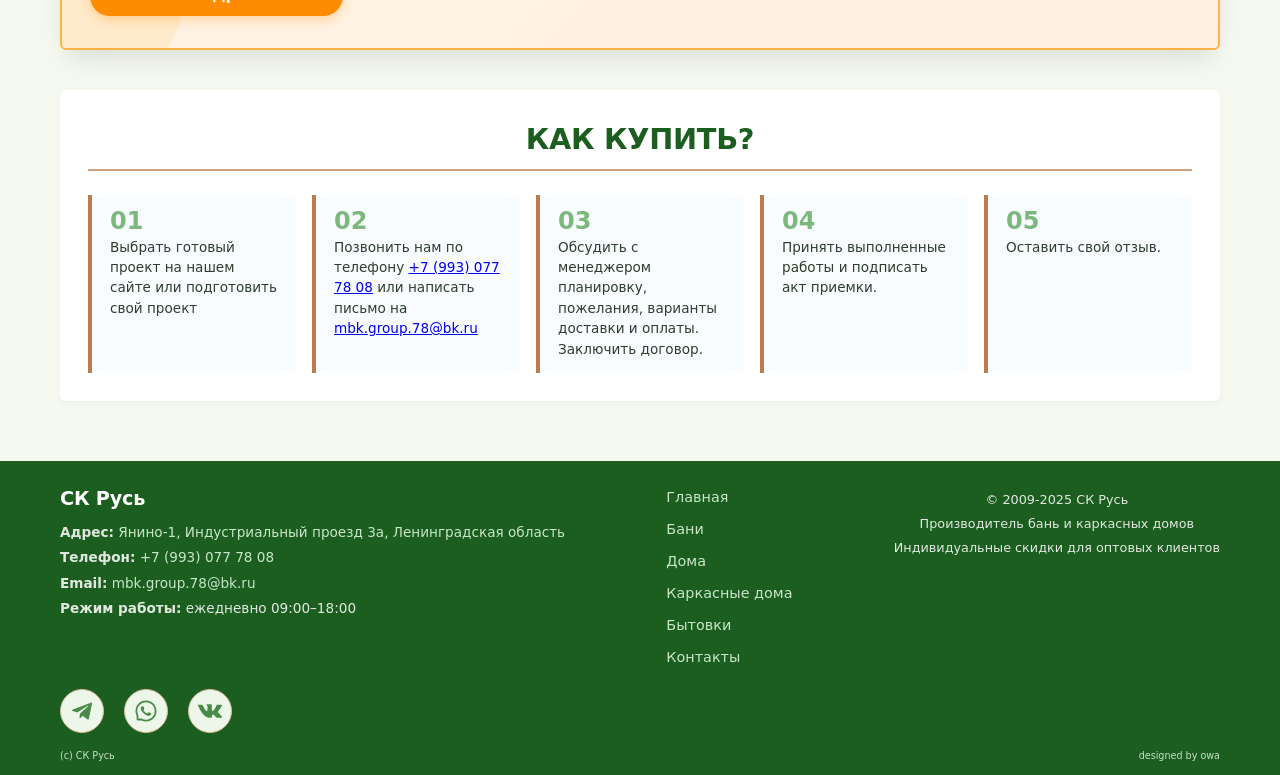
==== commit e1a0bf7c: "full restyle: new hero" ====
--- a/index.html
+++ b/index.html
@@ -71,8 +71,8 @@
                     </a>
                     <a href="https://wa.me/79930777808" target="_blank" class="social-icon" aria-label="WhatsApp">
                         <svg fill="currentColor" viewBox="0 0 1024 1024" xmlns="http://www.w3.org/2000/svg"><path d="M713.5 599.9c-10.9-5.6-65.2-32.2-75.3-35.8-10.1-3.8-17.5-5.6-24.8 5.6-7.4 11.1-28.4 35.8-35 43.3-6.4 7.4-12.9 8.3-23.8 2.8-64.8-32.4-107.3-57.8-150-131.1-11.3-19.5 11.3-18.1 32.4-60.2 3.6-7.4 1.8-13.7-1-19.3-2.8-5.6-24.8-59.8-34-81.9-8.9-21.5-18.1-18.5-24.8-18.9-6.4-0.4-13.7-0.4-21.1-0.4-7.4 0-19.3 2.8-29.4 13.7-10.1 11.1-38.6 37.8-38.6 92s39.5 106.7 44.9 114.1c5.6 7.4 77.7 118.6 188.4 166.5 70 30.2 97.4 32.8 132.4 27.6 21.3-3.2 65.2-26.6 74.3-52.5 9.1-25.8 9.1-47.9 6.4-52.5-2.7-4.9-10.1-7.7-21-13z"/><path d="M925.2 338.4c-22.6-53.7-55-101.9-96.3-143.3-41.3-41.3-89.5-73.8-143.3-96.3C630.6 75.7 572.2 64 512 64h-2c-60.6 0.3-119.3 12.3-174.5 35.9-53.3 22.8-101.1 55.2-142 96.5-40.9 41.3-73 89.3-95.2 142.8-23 55.4-34.6 114.3-34.3 174.9 0.3 69.4 16.9 138.3 48 199.9v152c0 25.4 20.6 46 46 46h152.1c61.6 31.1 130.5 47.7 199.9 48h2.1c59.9 0 118-11.6 172.7-34.3 53.5-22.3 101.6-54.3 142.8-95.2 41.3-40.9 73.8-88.7 96.5-142 23.6-55.2 35.6-113.9 35.9-174.5 0.3-60.9-11.5-120-34.8-175.6z m-151.1 438C704 845.8 611 884 512 884h-1.7c-60.3-0.3-120.2-15.3-173.1-43.5l-8.4-4.5H188V695.2l-4.5-8.4C155.3 633.9 140.3 574 140 513.7c-0.4-99.7 37.7-193.3 107.6-263.8 69.8-70.5 163.1-109.5 262.8-109.9h1.7c50 0 98.5 9.7 144.2 28.9 44.6 18.7 84.6 45.6 119 80 34.3 34.3 61.3 74.4 80 119 19.4 46.2 29.1 95.2 28.9 145.8-0.6 99.6-39.7 192.9-110.1 262.7z"/></svg>
-                        <a href="https://vk.com/skrusi" target="_blank" class="social-icon" aria-label="ВКонтакте"><svg fill="#000000" width="800px" height="800px" viewBox="0 0 20 20" xmlns="http://www.w3.org/2000/svg"><path d="M17.802 12.298s1.617 1.597 2.017 2.336a.127.127 0 0 1 .018.035c.163.273.203.487.123.645-.135.261-.592.392-.747.403h-2.858c-.199 0-.613-.052-1.117-.4-.385-.269-.768-.712-1.139-1.145-.554-.643-1.033-1.201-1.518-1.201a.548.548 0 0 0-.18.03c-.367.116-.833.639-.833 2.032 0 .436-.344.684-.585.684H9.674c-.446 0-2.768-.156-4.827-2.327C2.324 10.732.058 5.4.036 5.353c-.141-.345.155-.533.475-.533h2.886c.387 0 .513.234.601.444.102.241.48 1.205 1.1 2.288 1.004 1.762 1.621 2.479 2.114 2.479a.527.527 0 0 0 .264-.07c.644-.354.524-2.654.494-3.128 0-.092-.001-1.027-.331-1.479-.236-.324-.638-.45-.881-.496.065-.094.203-.238.38-.323.441-.22 1.238-.252 2.029-.252h.439c.858.012 1.08.067 1.392.146.628.15.64.557.585 1.943-.016.396-.033.842-.033 1.367 0 .112-.005.237-.005.364-.019.711-.044 1.512.458 1.841a.41.41 0 0 0 .217.062c.174 0 .695 0 2.108-2.425.62-1.071 1.1-2.334 1.133-2.429.028-.053.112-.202.214-.262a.479.479 0 0 1 .236-.056h3.395c.37 0 .621.056.67.196.082.227-.016.92-1.566 3.016-.261.349-.49.651-.691.915-1.405 1.844-1.405 1.937.083 3.337z"/></svg></a>
-                    </a>
+                    </a>
+                    <a href="https://vk.com/skrusi" target="_blank" class="social-icon" aria-label="ВКонтакте"><svg fill="#000000" width="800px" height="800px" viewBox="0 0 20 20" xmlns="http://www.w3.org/2000/svg"><path d="M17.802 12.298s1.617 1.597 2.017 2.336a.127.127 0 0 1 .018.035c.163.273.203.487.123.645-.135.261-.592.392-.747.403h-2.858c-.199 0-.613-.052-1.117-.4-.385-.269-.768-.712-1.139-1.145-.554-.643-1.033-1.201-1.518-1.201a.548.548 0 0 0-.18.03c-.367.116-.833.639-.833 2.032 0 .436-.344.684-.585.684H9.674c-.446 0-2.768-.156-4.827-2.327C2.324 10.732.058 5.4.036 5.353c-.141-.345.155-.533.475-.533h2.886c.387 0 .513.234.601.444.102.241.48 1.205 1.1 2.288 1.004 1.762 1.621 2.479 2.114 2.479a.527.527 0 0 0 .264-.07c.644-.354.524-2.654.494-3.128 0-.092-.001-1.027-.331-1.479-.236-.324-.638-.45-.881-.496.065-.094.203-.238.38-.323.441-.22 1.238-.252 2.029-.252h.439c.858.012 1.08.067 1.392.146.628.15.64.557.585 1.943-.016.396-.033.842-.033 1.367 0 .112-.005.237-.005.364-.019.711-.044 1.512.458 1.841a.41.41 0 0 0 .217.062c.174 0 .695 0 2.108-2.425.62-1.071 1.1-2.334 1.133-2.429.028-.053.112-.202.214-.262a.479.479 0 0 1 .236-.056h3.395c.37 0 .621.056.67.196.082.227-.016.92-1.566 3.016-.261.349-.49.651-.691.915-1.405 1.844-1.405 1.937.083 3.337z"/></svg></a>
                 </div>
             </div>
         </div>
@@ -84,6 +84,7 @@
                 <li><a href="index.html" class="active">Главная</a></li>
                 <li><a href="bani.html">Бани</a></li>
                 <li><a href="doma.html">Дома</a></li>
+                <li><a href="karkasnye-doma.html">Каркасные дома</a></li>
                 <li><a href="bytovki.html">Бытовки</a></li>
                 <li><a href="contacts.html">Контакты</a></li>
             </ul>
@@ -92,74 +93,64 @@
 
     <main>
         <section class="hero">
-            <div class="container hero-content">
+            <div class="hero-content">
                 <div class="hero-text">
                     <h2>Каркасные дома и бани</h2>
                     <h3>от производителя</h3>
                     <p>в Санкт-Петербурге</p>
                     <button class="btn" id="openModalBtn">Получить консультацию</button>
                 </div>
+                <div class="hero-buttons">
+                    <a href="bytovki.html" class="hero-btn hero-btn-bytovki">
+                        <span class="hero-btn-text">Бытовки</span>
+                    </a>
+                    <a href="bani.html" class="hero-btn hero-btn-bani">
+                        <span class="hero-btn-text">Деревянные бани</span>
+                    </a>
+                    <a href="doma.html" class="hero-btn hero-btn-doma">
+                        <span class="hero-btn-text">Дачные дома</span>
+                    </a>
+                    <a href="karkasnye-doma.html" class="hero-btn hero-btn-karkas">
+                        <span class="hero-btn-text">Каркасные дома</span>
+                    </a>
+                </div>
             </div>
         </section>
 
-           <div class="top-banner">
-                <div class="container">
-                    <div class="banner-text">РАБОТАЕМ БЕЗ ПРЕДОПЛАТЫ</div>
-                </div>
+        <div class="top-banner">
+            <div class="container">
+                <div class="banner-text">РАБОТАЕМ БЕЗ ПРЕДОПЛАТЫ</div>
             </div>
-            <section class="payment-benefits">
-                <div class="container">
-                    <h2 class="section-title">Наши преимущества оплаты</h2>
-                    <div class="payment-grid">
-                        <div class="payment-card">
-                            <div class="payment-icon">💳</div>
-                            <div class="payment-title">Рассрочка</div>
-                            <div class="payment-desc">Без переплат</div>
-                        </div>
-                        <div class="payment-card">
-                            <div class="payment-icon">💰</div>
-                            <div class="payment-title">Кредит</div>
-                            <div class="payment-desc">Быстрое решение</div>
-                        </div>
-                        <div class="payment-card">
-                            <div class="payment-icon">🏠</div>
-                            <div class="payment-title">Ипотека</div>
-                            <div class="payment-desc">Выгодные ставки</div>
-                        </div>
-                        <div class="payment-card">
-                            <div class="payment-icon">👶</div>
-                            <div class="payment-title">Материнский капитал</div>
-                            <div class="payment-desc">Помощь государства</div>
-                        </div>
-                    </div>
-                </div>
-            </section>
+        </div>
+        <section class="payment-benefits">
+            <div class="container">
+                <h2 class="section-title">Наши преимущества оплаты</h2>
+                <div class="payment-grid">
+                    <div class="payment-card">
+                        <div class="payment-icon">💳</div>
+                        <div class="payment-title">Рассрочка</div>
+                        <div class="payment-desc">Без переплат</div>
+                    </div>
+                    <div class="payment-card">
+                        <div class="payment-icon">💰</div>
+                        <div class="payment-title">Кредит</div>
+                        <div class="payment-desc">Быстрое решение</div>
+                    </div>
+                    <div class="payment-card">
+                        <div class="payment-icon">🏠</div>
+                        <div class="payment-title">Ипотека</div>
+                        <div class="payment-desc">Выгодные ставки</div>
+                    </div>
+                    <div class="payment-card">
+                        <div class="payment-icon">👶</div>
+                        <div class="payment-title">Материнский капитал</div>
+                        <div class="payment-desc">Помощь государства</div>
+                    </div>
+                </div>
+            </div>
+        </section>
 
         <div class="container">
-            <section aria-labelledby="categories-title">
-                <h2 id="categories-title" class="section-title">Мы производим множество видов бытовок</h2>
-                <div class="category-grid">
-                    <div class="category-card">
-                        <div class="category-icon" aria-hidden="true">🏕️</div>
-                        <h3>Бытовки</h3>
-                        <p>от 83 000 ₽</p>
-                        <a href="bytovki.html" class="category-btn">Каталог</a>
-                    </div>
-                    <div class="category-card">
-                        <div class="category-icon" aria-hidden="true">🪵</div>
-                        <h3>Деревянные бани</h3>
-                        <p>от 95 000 ₽</p>
-                        <a href="bani.html" class="category-btn">Каталог</a>
-                    </div>
-                    <div class="category-card">
-                        <div class="category-icon" aria-hidden="true">🏠</div>
-                        <h3>Дачные дома</h3>
-                        <p>от 350 000 ₽</p>
-                        <a href="doma.html" class="category-btn">Каталог</a>
-                    </div>
-                </div>
-            </section>
-
             <section class="about" aria-labelledby="about-title">
                 <h2 id="about-title">О нас</h2>
                 <div class="about-content">
@@ -187,6 +178,57 @@
                 </div>
             </section>
 
+<section class="advantages" aria-labelledby="advantages-title">
+    <div class="advantages-header">
+        <h2 id="advantages-title">Преимущества работы с нами</h2>
+    </div>
+    <div class="advantages-grid">
+        <!-- Новые пункты -->
+        <div class="advantage-item">
+            <div class="advantage-icon">⚖️</div>
+            <h3>Соотношение Цена/Качество</h3>
+            <p>Широкий выбор готовых проектов и услуг во всех ценовых диапазонах. Мы предлагаем Вам альтернативные варианты по Вашему бюджету.</p>
+        </div>
+        <div class="advantage-item">
+            <div class="advantage-icon">🏭</div>
+            <h3>Собственное производство</h3>
+            <p>Можем предложить готовые решения или изготовим по Вашим проектам. Все изготавливается на собственном производстве и собирается профессионалами.</p>
+        </div>
+        <div class="advantage-item">
+            <div class="advantage-icon">🚚</div>
+            <h3>Удобная и быстрая доставка</h3>
+            <p>Свой транспорт (манипуляторы) для доставки готовых заказов. Опытные и вежливые водители привезут и разгрузят точно в срок.</p>
+        </div>
+        <div class="advantage-item">
+            <div class="advantage-icon">⭐</div>
+            <h3>Надежность и репутация</h3>
+            <p>Более 12 лет наша компания занимается строительством брусовых и каркасных домов, бань, бытовок, дачных беседок, модульных зданий.</p>
+        </div>
+
+        <!-- Оригинальные пункты (из начальной версии) -->
+        <div class="advantage-item">
+            <div class="advantage-icon">🔨</div>
+            <h3>Крепкий каркас</h3>
+            <p>Мы используем отборные материалы и сами производим бани, чтобы они прослужили вам долго в любых погодных условиях.</p>
+        </div>
+        <div class="advantage-item">
+            <div class="advantage-icon">🔥</div>
+            <h3>Качественное утепление</h3>
+            <p>При заказе бани вы можете выбрать степень утепления, опираясь на индивидуальную потребность.</p>
+        </div>
+        <div class="advantage-item">
+            <div class="advantage-icon">🎨</div>
+            <h3>6 вариантов обшивки</h3>
+            <p>Каждый материал имеет свои преимущества, но мы предоставляем выбор, чтобы каждая деталь модуля отвечала вашим ожиданиям и потребностям.</p>
+        </div>
+        <div class="advantage-item">
+            <div class="advantage-icon">🛠️</div>
+            <h3>Комплектация всем необходимым</h3>
+            <p>У нас вы можете выбрать дополнительное оснащение, чтобы баня стала еще комфортнее для вас. Кроме того, возможна замена материалов кровли, двери, окна.</p>
+        </div>
+    </div>
+</section>
+
             <!-- Специальное предложение – яркий акцент -->
             <section class="special-offer">
                 <div class="offer-container">
@@ -209,31 +251,6 @@
                 </div>
             </section>
 
-            <section class="advantages" aria-labelledby="advantages-title">
-                <div class="advantages-header">
-                    <h2 id="advantages-title">Преимущества работы с нами</h2>
-                    <p>Наши бани производятся из прочных материалов, которые обеспечивают надежность и устойчивость на долгие годы. В качестве основных материалов используем металлические или деревянные конструкции.</p>
-                </div>
-                <div class="advantages-grid">
-                    <div class="advantage-item">
-                        <h3>Крепкий каркас</h3>
-                        <p>Мы используем отборные материалы и сами производим бани, чтобы они прослужили вам долго в любых погодных условиях.</p>
-                    </div>
-                    <div class="advantage-item">
-                        <h3>Качественное утепление</h3>
-                        <p>При заказе бани вы можете выбрать степень утепления, опираясь на индивидуальную потребность.</p>
-                    </div>
-                    <div class="advantage-item">
-                        <h3>6 вариантов обшивки</h3>
-                        <p>Каждый материал имеет свои преимущества, но мы предоставляем выбор, чтобы каждая деталь модуля отвечала вашим ожиданиям и потребностям.</p>
-                    </div>
-                    <div class="advantage-item">
-                        <h3>Комплектация всем необходимым</h3>
-                        <p>У нас вы можете выбрать дополнительное оснащение, чтобы баня стала еще комфортнее для вас. Кроме того, возможна замена материалов кровли, двери, окна.</p>
-                    </div>
-                </div>
-            </section>
-
             <section class="how-to-buy" aria-labelledby="howto-title">
                 <h2 id="howto-title">КАК КУПИТЬ?</h2>
                 <div class="steps-row">
@@ -243,7 +260,7 @@
                     </div>
                     <div class="step-item">
                         <div class="step-number">02</div>
-                        <p>Позвонить нам по телефонам или написать письмо</p>
+                        <p>Позвонить нам по телефону <a href="tel:+79930777808" class="footer-links">+7 (993) 077 78 08</a> или написать письмо на <a href="mailto:mbk.group.78@bk.ru" class="footer-links" >mbk.group.78@bk.ru</a></p>
                     </div>
                     <div class="step-item">
                         <div class="step-number">03</div>
@@ -262,7 +279,7 @@
         </div>
     </main>
 
-    <footer class="footer">
+ <footer class="footer">
     <div class="container">
         <div class="footer-info">
             <h2 style="color:white; margin-bottom:8px; font-size:1.2rem;">СК Русь</h2>
@@ -271,6 +288,19 @@
             <p><strong>Email:</strong> <a href="mailto:mbk.group.78@bk.ru">mbk.group.78@bk.ru</a></p>
             <p><strong>Режим работы:</strong> ежедневно 09:00–18:00</p>
         </div>
+
+        <!-- Вертикальное меню -->
+        <div class="footer-nav-column">
+            <ul>
+                <li><a href="index.html">Главная</a></li>
+                <li><a href="bani.html">Бани</a></li>
+                <li><a href="doma.html">Дома</a></li>
+                <li><a href="karkasnye-doma.html">Каркасные дома</a></li>
+                <li><a href="bytovki.html">Бытовки</a></li>
+                <li><a href="contacts.html">Контакты</a></li>
+            </ul>
+        </div>
+
         <div class="footer-links">
             <p>© 2009-2025 СК Русь</p>
             <p>Производитель бань и каркасных домов</p>
@@ -278,7 +308,7 @@
         </div>
     </div>
 
-    <!-- Социальные иконки в футере (увеличенного размера) -->
+    <!-- Социальные иконки в футере -->
     <div class="container footer-social">
         <div class="social-icons">
             <a href="https://t.me/proDOM_live" target="_blank" class="social-icon" aria-label="Telegram">
@@ -304,7 +334,7 @@
         <span>(c) СК Русь</span>
         <span>designed by <a href="https://t.me/owlnamedowa/" target="_blank">owa</a></span>
     </div>
-</footer>
+    </footer>
 
     <!-- Модальное окно обратной связи -->
     <div class="modal-overlay" id="modalOverlay" hidden>
@@ -332,47 +362,59 @@
         </div>
     </div>
 
+    <!-- Кнопка чата -->
+    <div class="chat-button" id="chatButton" aria-label="Открыть чат">
+        <svg width="24" height="24" viewBox="0 0 24 24" fill="none" xmlns="http://www.w3.org/2000/svg">
+            <path d="M20 2H4C2.9 2 2 2.9 2 4V22L6 18H20C21.1 18 22 17.1 22 16V4C22 2.9 21.1 2 20 2Z" fill="white"/>
+        </svg>
+    </div>
+    <div class="chat-widget" id="chatWidget" hidden>
+        <div class="chat-header">
+            <span>Чат с поддержкой</span>
+            <button class="chat-close" id="chatCloseBtn">&times;</button>
+        </div>
+        <div class="chat-body">
+            <p>Здравствуйте! Напишите свой вопрос, и мы ответим в ближайшее время.</p>
+            <textarea id="chatMessage" placeholder="Ваше сообщение..."></textarea>
+            <button id="chatSendBtn">Отправить</button>
+        </div>
+    </div>
+
     <script src="js/common.js"></script>
-     <script>
-        // Дополнительная инициализация для изображений в спецпредложении
+    <script>
+        // Чат (простой пример, можно заменить на интеграцию с внешним сервисом)
         (function() {
-            const imageModalOverlay = document.getElementById('imageModalOverlay');
-            const closeImageModalBtn = document.getElementById('closeImageModalBtn');
-            const modalImage = document.getElementById('modalImage');
-
-            function openImageModal(src) {
-                if (!imageModalOverlay) return;
-                modalImage.src = src;
-                imageModalOverlay.hidden = false;
-                document.body.style.overflow = 'hidden';
-                closeImageModalBtn?.focus();
+            const chatButton = document.getElementById('chatButton');
+            const chatWidget = document.getElementById('chatWidget');
+            const chatCloseBtn = document.getElementById('chatCloseBtn');
+            const chatSendBtn = document.getElementById('chatSendBtn');
+            const chatMessage = document.getElementById('chatMessage');
+
+            function openChat() {
+                chatWidget.hidden = false;
+                chatButton.style.display = 'none';
             }
 
-            function closeImageModal() {
-                if (!imageModalOverlay) return;
-                imageModalOverlay.hidden = true;
-                document.body.style.overflow = '';
+            function closeChat() {
+                chatWidget.hidden = true;
+                chatButton.style.display = 'flex';
             }
 
-            // Находим все изображения в спецпредложении с классом gallery-thumb
-            document.querySelectorAll('.special-offer .gallery-thumb').forEach(thumb => {
-                thumb.addEventListener('click', function(e) {
-                    e.stopPropagation();
-                    const src = this.dataset.src;
-                    if (src) openImageModal(src);
-                });
+            chatButton.addEventListener('click', openChat);
+            chatCloseBtn.addEventListener('click', closeChat);
+
+            chatSendBtn.addEventListener('click', function() {
+                const msg = chatMessage.value.trim();
+                if (msg) {
+                    // Здесь можно отправить сообщение на сервер или в мессенджер
+                    alert('Сообщение отправлено. Мы свяжемся с вами!');
+                    chatMessage.value = '';
+                    closeChat();
+                } else {
+                    alert('Введите сообщение');
+                }
             });
-
-            if (closeImageModalBtn) closeImageModalBtn.addEventListener('click', closeImageModal);
-            if (imageModalOverlay) {
-                imageModalOverlay.addEventListener('click', e => { if (e.target === imageModalOverlay) closeImageModal(); });
-                document.addEventListener('keydown', e => { if (!imageModalOverlay.hidden && e.key === 'Escape') closeImageModal(); });
-            }
         })();
-
-        (function() {
-        const wrapper = document.getElementById('scrollingWrapper');
-        if (!wrapper) return;
     </script>
 </body>
 </html>
--- a/css/mbkgroup.css
+++ b/css/mbkgroup.css
@@ -35,6 +35,9 @@
     display: flex;
     flex-direction: column;
     min-height: 100vh;
+    margin: 0;
+    padding: 0;
+    width: 100%;
 }
 
 main {
@@ -322,23 +325,34 @@
     color: var(--white);           /* белый текст */
 }
 
-/* ===== ГЛАВНЫЙ БАННЕР ===== */
+/* ===== ГЛАВНЫЙ БАННЕР (hero) ===== */
 .hero {
-    background: linear-gradient(135deg, var(--primary) 0%, var(--primary-light) 100%);
-    width: 100%;
+    overflow: hidden;
     box-shadow: none;
-}
-
-.hero-content {
-    display: flex;
-    align-items: center;
-    justify-content: center;
-    padding: clamp(30px, 6vw, 60px) 0;
-    min-height: 260px;
-    background-image: url('../photo/hero-bg.jpg');
+    position: relative;
+    background: none;
+    margin: 0;
+    padding: 0;
+    background-image: url('photo/hero-bg.jpg');
     background-size: cover;
     background-position: center;
     background-repeat: no-repeat;
+    width: 100%;
+    position: relative;
+}
+
+.hero-content {
+    position: relative;
+    background-size: cover;
+    background-position: center;
+    background-repeat: no-repeat;
+    width: 100%;
+    min-height: 100vh;
+    display: flex;
+    flex-direction: column;
+    align-items: center;
+    justify-content: center;
+    padding: 60px 20px;
 }
 
 .hero-text {
@@ -351,6 +365,7 @@
     text-align: center;
     width: 95%;
     box-shadow: var(--shadow);
+    margin-bottom: 40px;
 }
 
 .hero-text h2 {
@@ -390,69 +405,112 @@
     transform: translateY(-1px);
 }
 
-/* ===== СЕТКА КАТЕГОРИЙ ===== */
-.category-grid {
-    display: grid;
-    grid-template-columns: repeat(auto-fit, minmax(160px, 1fr));
-    gap: 16px;
-    margin-bottom: 30px;
-}
-
-.category-card {
-    background: var(--white);
-    padding: 16px 10px;
-    border-radius: var(--border-radius-card);
+/* Круглые кнопки на фоне */
+/* Общие стили для кнопок с фоном */
+.hero-btn {
+    position: relative;
+    display: inline-flex;
+    flex-direction: row;
+    flex-wrap: wrap;
+    justify-content: center;
+    gap: 30px;
+    margin-top: 30px;
+    align-items: center;
+    justify-content: center;
+    width: 200px;
+    height: 200px;
+    border-radius: 50%;
+    background-size: cover;
+    background-position: center;
+    text-decoration: none;
+    overflow: hidden;
+    transition: transform 0.2s, box-shadow 0.2s;
+    border: 3px solid white;
+    box-shadow: 0 4px 12px rgba(0,0,0,0.2);
+}
+
+/* Затемнение поверх фона */
+.hero-btn::before {
+    content: '';
+    position: absolute;
+    top: 0;
+    left: 0;
+    width: 100%;
+    height: 100%;
+    background: rgba(0, 0, 0, 0.2);
+    transition: background 0.2s;
+    z-index: 1;
+}
+
+/* При наведении затемнение усиливается */
+.hero-btn:hover::before {
+    background: rgba(0, 0, 0, 0.7);
+}
+
+/* Текст поверх затемнения */
+.hero-btn-text {
+    position: relative;
+    z-index: 2;
+    color: white;
+    font-weight: bold;
+    font-size: 0.9rem;
     text-align: center;
-    box-shadow: var(--shadow);
-    transition: transform var(--transition), box-shadow var(--transition);
-    border: 1px solid transparent;
-}
-.category-card:hover {
-    border-color: var(--border-brown);
-    box-shadow: var(--shadow-hover);
-    transform: translateY(-2px);
-}
-
-.category-icon {
-    font-size: 2rem;
-    background: var(--accent-bg);
-    width: 56px;
-    height: 56px;
-    line-height: 56px;
-    border-radius: 50%;
-    margin: 0 auto 8px;
-    color: var(--accent-dark);
-}
-
-.category-card h3 {
-    font-size: 1rem;
-    margin-bottom: 4px;
-    color: var(--primary-dark);
-    font-weight: 600;
-}
-
-.category-card p {
-    color: var(--text-muted);
-    margin-bottom: 12px;
-    font-size: 0.8rem;
-}
-
-.category-btn {
-    background: transparent;
-    border: 1px solid var(--primary);
-    color: var(--primary);
-    padding: 4px 12px;
-    border-radius: var(--border-radius-btn);
-    font-weight: 500;
-    font-size: 0.75rem;
-    cursor: pointer;
-    transition: all var(--transition);
-    text-decoration: none;
-    display: inline-block;
-}
-.category-btn:hover {
-    background: var(--primary);
-    color: var(--white);
+    padding: 6px 12px;
+    background: rgba(0, 0, 0, 0.6);
+    border-radius: 30px;
+    transition: background 0.2s;
+}
+
+.hero-btn:hover .hero-btn-text {
+    background: rgba(0, 0, 0, 0.8);
+}
+
+/* Индивидуальные фоны */
+.hero-btn-bytovki {
+    background-image: url('photo/btn-bytovki.jpg');
+}
+.hero-btn-bani {
+    background-image: url('photo/btn-bani.jpg');
+}
+.hero-btn-doma {
+    background-image: url('photo/btn-doma.jpg');
+}
+.hero-btn-karkas {
+    background-image: url('photo/btn-karkas.jpg');
+}
+
+/* Адаптация для мобильных */
+@media (max-width: 768px) {
+    .hero-btn {
+        width: 100px;
+        height: 100px;
+    }
+    .hero-btn-text {
+        font-size: 0.75rem;
+        padding: 4px 8px;
+    }
+}
+@media (max-width: 768px) {
+    .hero-btn {
+        width: 100px;
+        height: 100px;
+    }
+    .hero-btn-icon {
+        font-size: 2rem;
+    }
+    .hero-btn-text {
+        font-size: 0.75rem;
+    }
+        .hero-buttons {
+        display: flex !important;
+        flex-direction: row !important;        /* явно задаём горизонтальное направление */
+        flex-wrap: wrap;            /* чтобы кнопки переносились на маленьких экранах */
+        justify-content: center;    /* выравнивание по центру */
+        align-items: center;
+        gap: 30px;
+        margin-top: 30px;
+        width: 100%;                /* занимает всю ширину */
+    }
 }
 
 /* ===== О КОМПАНИИ ===== */
@@ -524,6 +582,78 @@
     margin-top: 4px;
     color: var(--text-muted);
     font-size: 0.7rem;
+}
+
+/* ===== ПРЕИМУЩЕСТВА (новый дизайн) ===== */
+.advantages {
+    background: var(--white);
+    border-radius: var(--border-radius-block);
+    padding: clamp(20px, 4vw, 32px);
+    margin: 30px 0;
+    box-shadow: var(--shadow);
+}
+
+.advantages-header h2 {
+    font-size: clamp(1.4rem, 5vw, 1.8rem);
+    margin-bottom: 12px;
+    border-bottom: 2px solid var(--accent-light);
+    padding-bottom: 8px;
+    font-weight: 600;
+}
+
+.advantages-grid {
+    display: grid;
+    grid-template-columns: 1fr;
+    gap: 24px;
+}
+
+.advantage-item {
+    background: var(--accent-bg);
+    border-radius: var(--border-radius-card);
+    padding: 20px;
+    transition: transform var(--transition);
+    border: 1px solid transparent;
+    display: flex;
+    flex-direction: column;
+    align-items: flex-start;
+    gap: 12px;
+}
+
+.advantage-item:hover {
+    transform: translateY(-2px);
+    border-color: var(--border-brown);
+}
+
+.advantage-icon {
+    font-size: 2rem;
+    background: var(--white);
+    width: 56px;
+    height: 56px;
+    border-radius: 50%;
+    display: flex;
+    align-items: center;
+    justify-content: center;
+    color: var(--accent-dark);
+    box-shadow: var(--shadow);
+}
+
+.advantage-item h3 {
+    font-size: 1.2rem;
+    color: var(--primary-dark);
+    margin-bottom: 6px;
+    font-weight: 600;
+}
+
+.advantage-item p {
+    color: var(--text-muted);
+    font-size: 0.9rem;
+    line-height: 1.5;
+}
+
+@media (min-width: 640px) {
+    .advantages-grid {
+        grid-template-columns: repeat(2, 1fr);
+    }
 }
 
 /* ===== СПЕЦПРЕДЛОЖЕНИЕ (яркий, броский) ===== */
@@ -687,60 +817,6 @@
     }
 }
 
-/* ===== ПРЕИМУЩЕСТВА ===== */
-.advantages {
-    background: var(--white);
-    border-radius: var(--border-radius-block);
-    padding: clamp(20px, 4vw, 32px);
-    margin: 30px 0;
-    box-shadow: var(--shadow);
-}
-
-.advantages-header h2 {
-    font-size: clamp(1.4rem, 5vw, 1.8rem);
-    margin-bottom: 12px;
-    border-bottom: 2px solid var(--accent-light);
-    padding-bottom: 8px;
-    font-weight: 600;
-}
-
-.advantages-header p {
-    font-size: 0.9rem;
-    color: var(--text-muted);
-    margin-bottom: 20px;
-}
-
-.advantages-grid {
-    display: grid;
-    grid-template-columns: 1fr;
-    gap: 16px;
-}
-
-.advantage-item {
-    background: var(--accent-bg);
-    border-radius: var(--border-radius-card);
-    padding: 16px;
-    transition: transform var(--transition);
-    border: 1px solid transparent;
-}
-.advantage-item:hover {
-    transform: translateY(-2px);
-    border-color: var(--border-brown);
-}
-
-.advantage-item h3 {
-    font-size: 1rem;
-    color: var(--primary-dark);
-    margin-bottom: 6px;
-    font-weight: 600;
-}
-
-.advantage-item p {
-    color: var(--text-muted);
-    font-size: 0.85rem;
-    line-height: 1.5;
-}
-
 /* ===== КАК КУПИТЬ? ===== */
 .how-to-buy {
     background: var(--white);
@@ -820,6 +896,74 @@
 .footer-info a:hover {
     text-decoration: underline;
     color: var(--accent-light);
+}
+
+.footer-nav ul {
+    list-style: none;
+    display: flex;
+    flex-wrap: wrap;
+    gap: 20px;
+    justify-content: center;
+    margin: 20px 0;
+}
+
+.footer-nav a {
+    color: var(--primary-light);
+    text-decoration: none;
+    font-size: 0.9rem;
+    transition: color 0.2s;
+}
+
+.footer-nav a:hover {
+    color: var(--accent-light);
+    text-decoration: underline;
+}
+/* Вертикальное меню в футере */
+.footer-nav-column ul {
+    list-style: none;
+    margin: 0;
+    padding: 0;
+    display: flex;
+    flex-direction: column;
+    gap: 8px;
+}
+.footer-nav-column a {
+    color: var(--primary-light);
+    text-decoration: none;
+    font-size: 0.9rem;
+    transition: color 0.2s;
+}
+.footer-nav-column a:hover {
+    color: var(--accent-light);
+    text-decoration: underline;
+}
+
+/* Адаптивная сетка преимуществ — 4 колонки на десктопе */
+.advantages-grid {
+    display: grid;
+    grid-template-columns: repeat(auto-fit, minmax(240px, 1fr));
+    gap: 20px;
+}
+@media (min-width: 1024px) {
+    .advantages-grid {
+        grid-template-columns: repeat(4, 1fr);
+    }
+}
+@media (max-width: 768px) {
+    .advantages-grid {
+        grid-template-columns: repeat(2, 1fr);
+    }
+}
+@media (max-width: 480px) {
+    .advantages-grid {
+        grid-template-columns: 1fr;
+    }
+}
+
+.footer-links p {
+    margin: 5px 0;
+    font-size: 0.8rem;
+    text-align: center;
 }
 
 .footer-copyright {
@@ -1042,14 +1186,112 @@
     color: var(--accent-light);
 }
 
+/* ===== КНОПКА ЧАТА ===== */
+.chat-button {
+    position: fixed;
+    bottom: 30px;
+    right: 30px;
+    width: 60px;
+    height: 60px;
+    background-color: var(--primary);
+    border-radius: 50%;
+    display: flex;
+    align-items: center;
+    justify-content: center;
+    cursor: pointer;
+    box-shadow: 0 4px 12px rgba(0, 0, 0, 0.2);
+    transition: transform 0.2s, background-color 0.2s;
+    z-index: 1500;
+}
+
+.chat-button:hover {
+    background-color: var(--accent);
+    transform: scale(1.05);
+}
+
+.chat-widget {
+    position: fixed;
+    bottom: 100px;
+    right: 30px;
+    width: 320px;
+    background: white;
+    border-radius: 12px;
+    box-shadow: 0 4px 20px rgba(0, 0, 0, 0.2);
+    z-index: 1500;
+    overflow: hidden;
+    font-family: inherit;
+}
+
+.chat-header {
+    background: var(--primary);
+    color: white;
+    padding: 12px 16px;
+    display: flex;
+    justify-content: space-between;
+    align-items: center;
+    font-weight: 600;
+}
+
+.chat-close {
+    background: none;
+    border: none;
+    color: white;
+    font-size: 20px;
+    cursor: pointer;
+}
+
+.chat-body {
+    padding: 16px;
+    display: flex;
+    flex-direction: column;
+    gap: 12px;
+}
+
+.chat-body p {
+    font-size: 0.9rem;
+    color: var(--text-muted);
+    margin: 0;
+}
+
+.chat-body textarea {
+    width: 100%;
+    border: 1px solid var(--border-light);
+    border-radius: 8px;
+    padding: 8px;
+    font-family: inherit;
+    resize: vertical;
+}
+
+.chat-body button {
+    background: var(--primary);
+    color: white;
+    border: none;
+    padding: 8px 16px;
+    border-radius: 20px;
+    cursor: pointer;
+    transition: background 0.2s;
+}
+
+.chat-body button:hover {
+    background: var(--accent);
+}
+
+@media (max-width: 480px) {
+    .chat-button {
+        width: 50px;
+        height: 50px;
+        bottom: 20px;
+        right: 20px;
+    }
+    .chat-widget {
+        width: 280px;
+        right: 20px;
+        bottom: 80px;
+    }
+}
+
 /* ===== АДАПТИВНОСТЬ ===== */
 @media (min-width: 640px) {
-    .advantages-grid {
-        grid-template-columns: repeat(2, 1fr);
-    }
-    .steps-row {
-        gap: 20px;
-    }
     .step-item {
         flex: 1 1 180px;
         max-width: 220px;
@@ -1063,12 +1305,6 @@
     .footer .container {
         flex-direction: row;
         justify-content: space-between;
-    }
-}
-
-@media (min-width: 1024px) {
-    .category-grid {
-        grid-template-columns: repeat(4, 1fr);
     }
 }
 
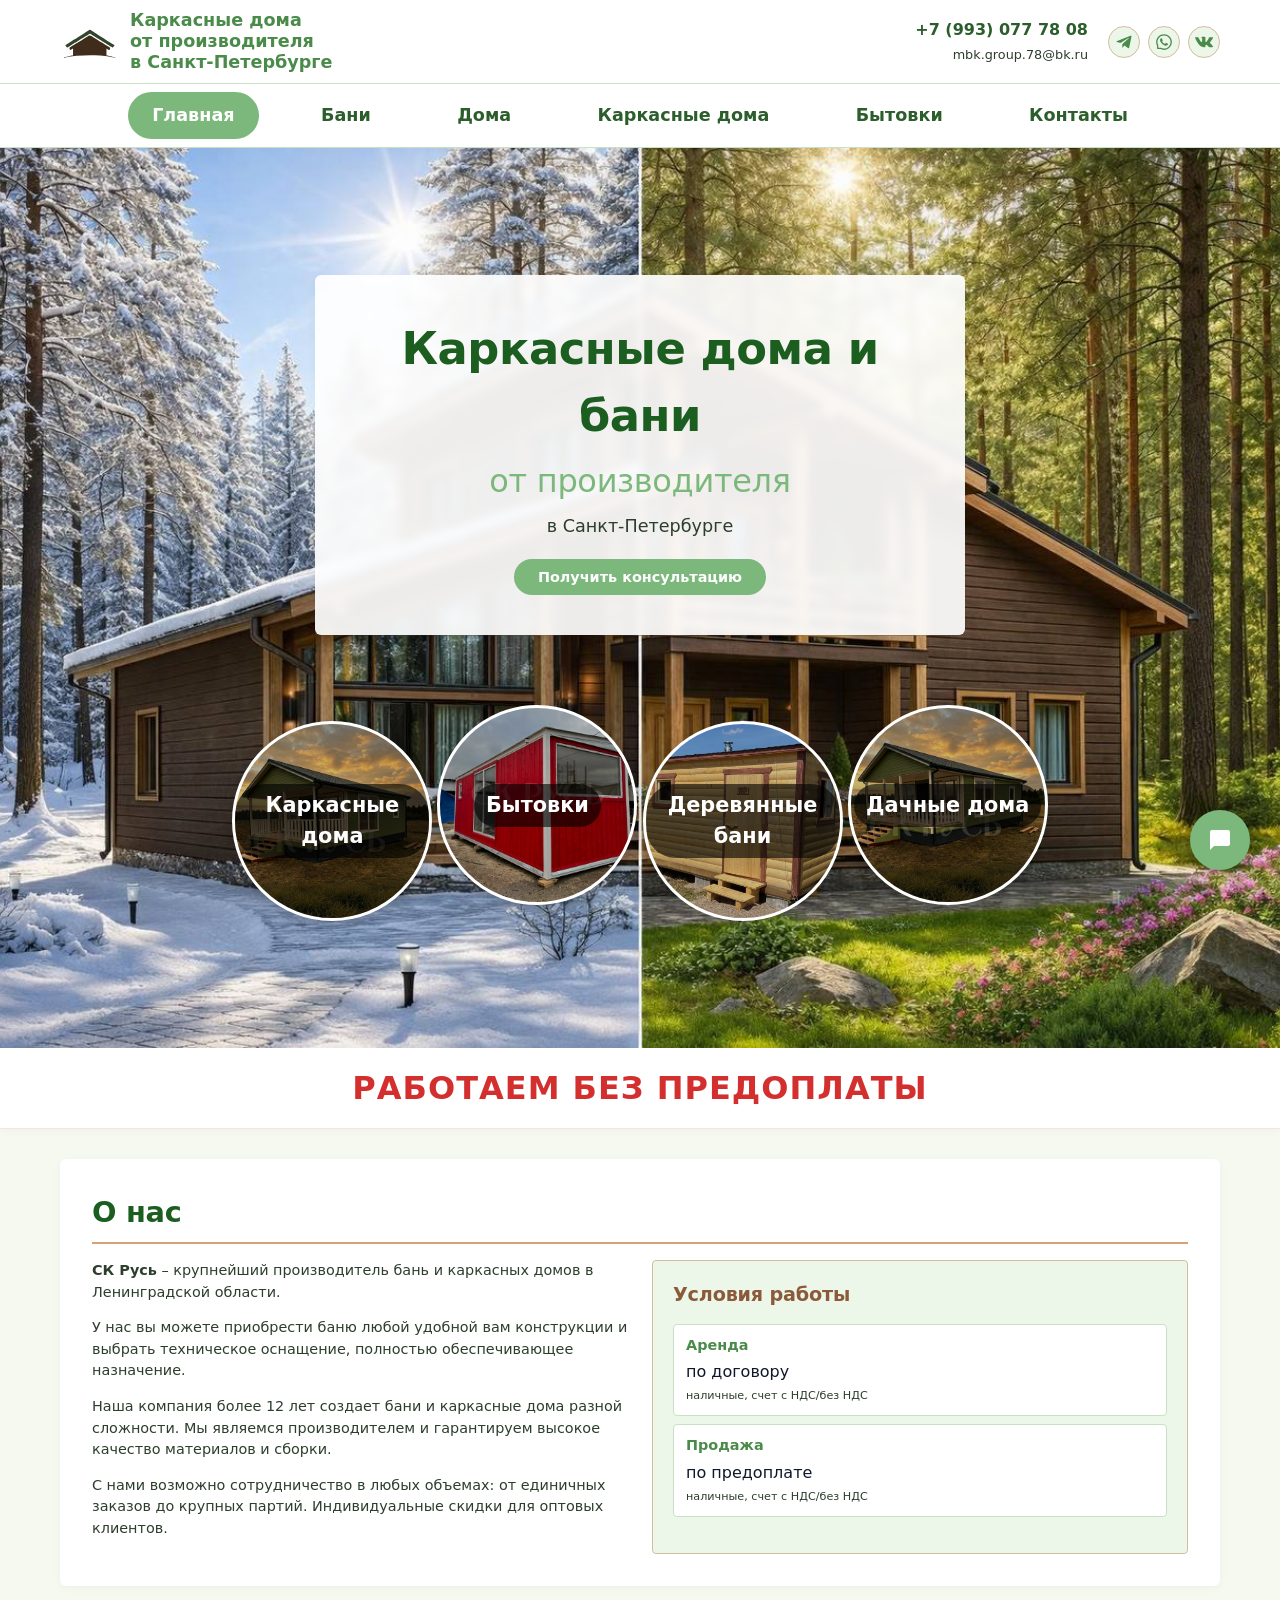
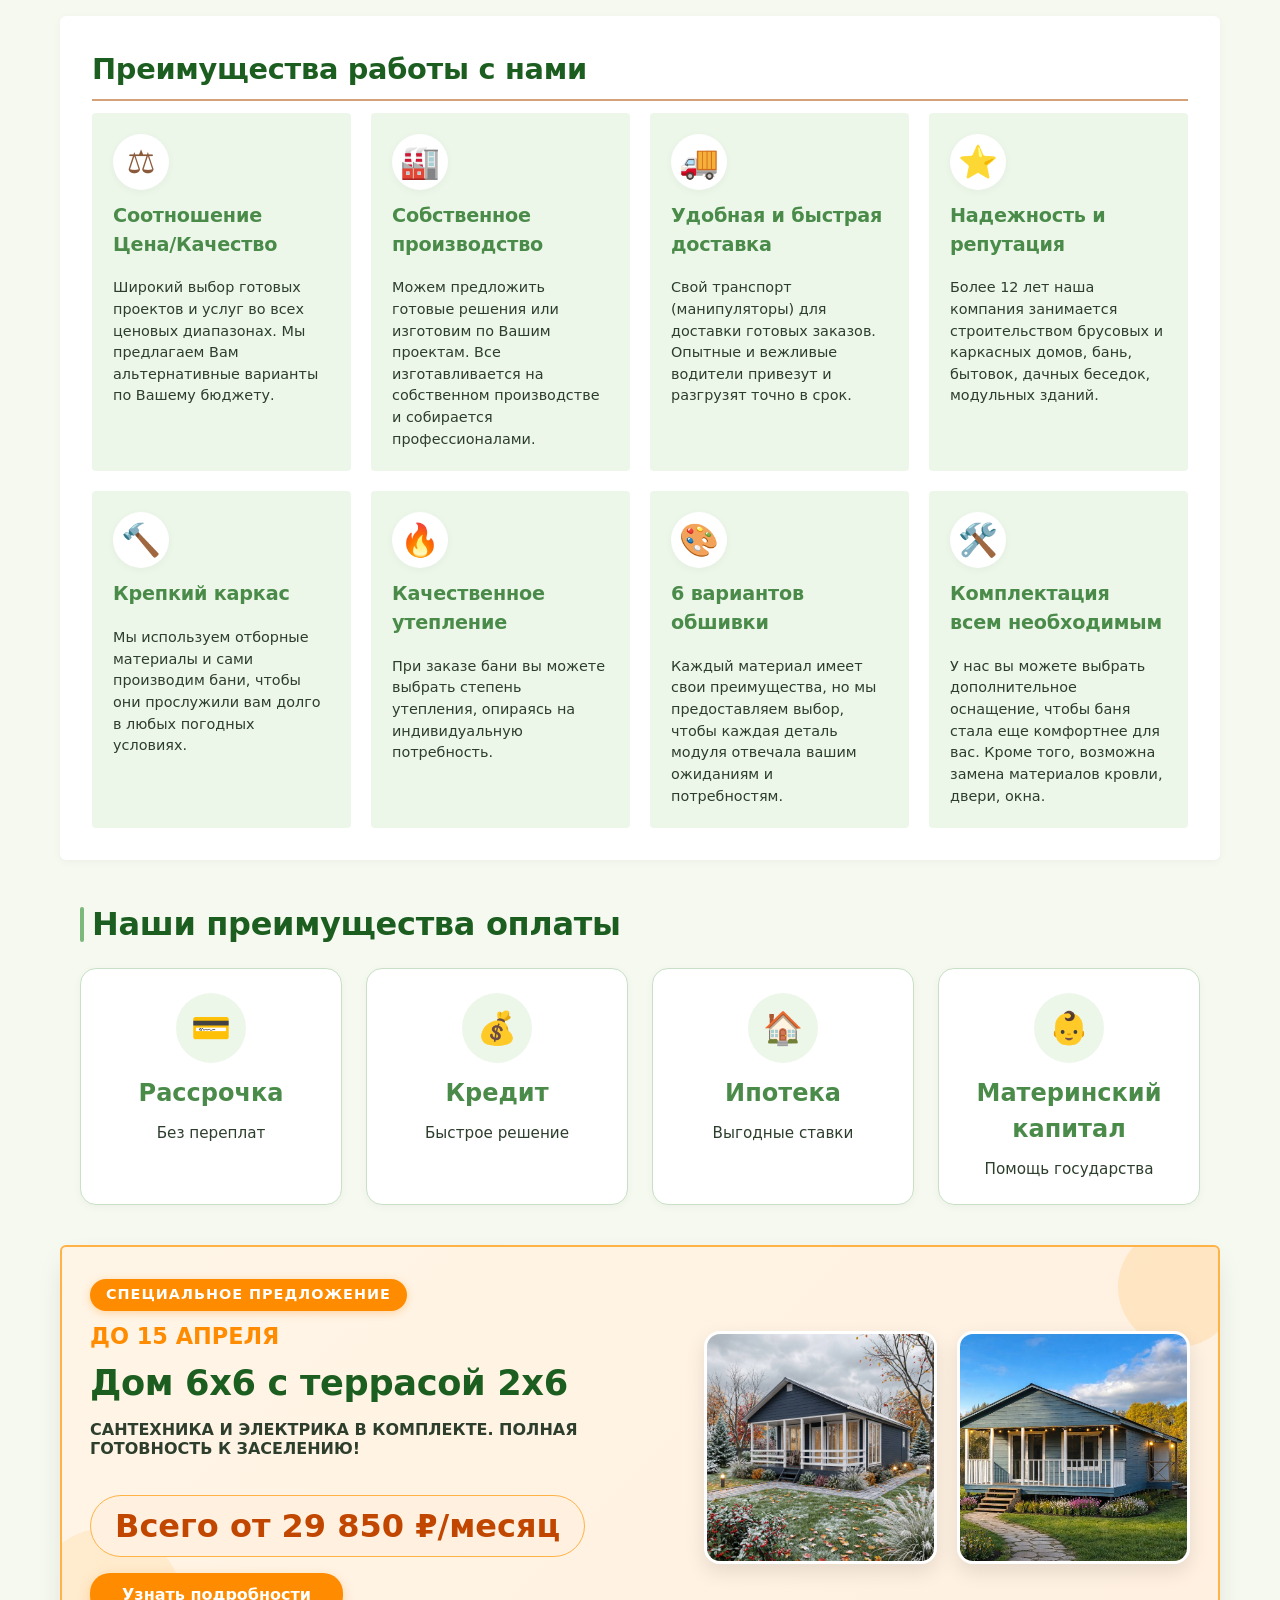
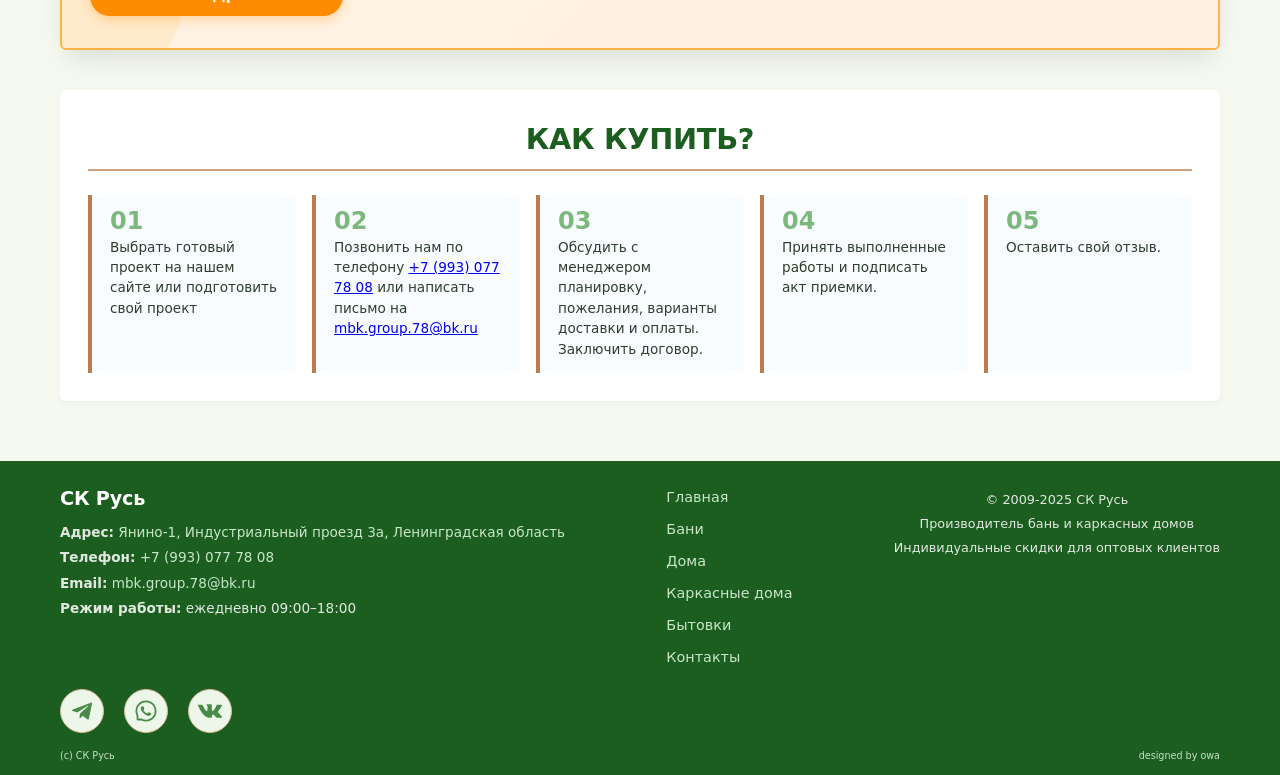
==== commit 4aabbedc: "position edits" ====
--- a/index.html
+++ b/index.html
@@ -101,6 +101,9 @@
                     <button class="btn" id="openModalBtn">Получить консультацию</button>
                 </div>
                 <div class="hero-buttons">
+                    <a href="karkasnye-doma.html" class="hero-btn hero-btn-karkas">
+                        <span class="hero-btn-text">Каркасные дома</span>
+                    </a>
                     <a href="bytovki.html" class="hero-btn hero-btn-bytovki">
                         <span class="hero-btn-text">Бытовки</span>
                     </a>
@@ -109,9 +112,6 @@
                     </a>
                     <a href="doma.html" class="hero-btn hero-btn-doma">
                         <span class="hero-btn-text">Дачные дома</span>
-                    </a>
-                    <a href="karkasnye-doma.html" class="hero-btn hero-btn-karkas">
-                        <span class="hero-btn-text">Каркасные дома</span>
                     </a>
                 </div>
             </div>
@@ -122,33 +122,6 @@
                 <div class="banner-text">РАБОТАЕМ БЕЗ ПРЕДОПЛАТЫ</div>
             </div>
         </div>
-        <section class="payment-benefits">
-            <div class="container">
-                <h2 class="section-title">Наши преимущества оплаты</h2>
-                <div class="payment-grid">
-                    <div class="payment-card">
-                        <div class="payment-icon">💳</div>
-                        <div class="payment-title">Рассрочка</div>
-                        <div class="payment-desc">Без переплат</div>
-                    </div>
-                    <div class="payment-card">
-                        <div class="payment-icon">💰</div>
-                        <div class="payment-title">Кредит</div>
-                        <div class="payment-desc">Быстрое решение</div>
-                    </div>
-                    <div class="payment-card">
-                        <div class="payment-icon">🏠</div>
-                        <div class="payment-title">Ипотека</div>
-                        <div class="payment-desc">Выгодные ставки</div>
-                    </div>
-                    <div class="payment-card">
-                        <div class="payment-icon">👶</div>
-                        <div class="payment-title">Материнский капитал</div>
-                        <div class="payment-desc">Помощь государства</div>
-                    </div>
-                </div>
-            </div>
-        </section>
 
         <div class="container">
             <section class="about" aria-labelledby="about-title">
@@ -228,6 +201,34 @@
         </div>
     </div>
 </section>
+
+       <section class="payment-benefits">
+            <div class="container">
+                <h2 class="section-title">Наши преимущества оплаты</h2>
+                <div class="payment-grid">
+                    <div class="payment-card">
+                        <div class="payment-icon">💳</div>
+                        <div class="payment-title">Рассрочка</div>
+                        <div class="payment-desc">Без переплат</div>
+                    </div>
+                    <div class="payment-card">
+                        <div class="payment-icon">💰</div>
+                        <div class="payment-title">Кредит</div>
+                        <div class="payment-desc">Быстрое решение</div>
+                    </div>
+                    <div class="payment-card">
+                        <div class="payment-icon">🏠</div>
+                        <div class="payment-title">Ипотека</div>
+                        <div class="payment-desc">Выгодные ставки</div>
+                    </div>
+                    <div class="payment-card">
+                        <div class="payment-icon">👶</div>
+                        <div class="payment-title">Материнский капитал</div>
+                        <div class="payment-desc">Помощь государства</div>
+                    </div>
+                </div>
+            </div>
+        </section>
 
             <!-- Специальное предложение – яркий акцент -->
             <section class="special-offer">
@@ -336,24 +337,6 @@
     </div>
     </footer>
 
-    <!-- Модальное окно обратной связи -->
-    <div class="modal-overlay" id="modalOverlay" hidden>
-        <div class="modal">
-            <button class="modal-close" id="closeModalBtn">&times;</button>
-            <h2>ОБРАТНАЯ СВЯЗЬ</h2>
-            <p>Оставьте Ваши данные и мы обязательно свяжемся с вами!</p>
-            <form id="feedbackForm">
-                <div class="form-group"><input type="text" name="name" placeholder="Ваше имя" required></div>
-                <div class="form-group"><input type="tel" name="phone" placeholder="Номер телефона" required></div>
-                <div class="radio-group">
-                    <input type="radio" id="consent" name="consent" value="agree" checked required>
-                    <label for="consent">Нажимая кнопку «Отправить», я даю свое согласие на обработку моих персональных данных, в соответствии с Федеральным законом от 27.07.2006 года №152-ФЗ «О персональных данных», на условиях и для целей, определенных в Согласии на обработку персональных данных.</label>
-                </div>
-                <button type="submit" class="modal-btn">ОТПРАВИТЬ</button>
-            </form>
-        </div>
-    </div>
-
     <!-- Модальное окно для изображений -->
     <div class="image-modal-overlay" id="imageModalOverlay" hidden>
         <div class="image-modal">
--- a/css/mbkgroup.css
+++ b/css/mbkgroup.css
@@ -453,12 +453,14 @@
     z-index: 2;
     color: white;
     font-weight: bold;
-    font-size: 0.9rem;
+    font-size: 1.3rem;
     text-align: center;
     padding: 6px 12px;
     background: rgba(0, 0, 0, 0.6);
     border-radius: 30px;
     transition: background 0.2s;
+    white-space: normal;
+    word-break: break-word;
 }
 
 .hero-btn:hover .hero-btn-text {
@@ -476,7 +478,7 @@
     background-image: url('photo/btn-doma.jpg');
 }
 .hero-btn-karkas {
-    background-image: url('photo/btn-karkas.jpg');
+    background-image: url('photo/btn-karkasnye-doma.jpg');
 }
 
 /* Адаптация для мобильных */
@@ -503,13 +505,13 @@
     }
         .hero-buttons {
         display: flex !important;
-        flex-direction: row !important;        /* явно задаём горизонтальное направление */
-        flex-wrap: wrap;            /* чтобы кнопки переносились на маленьких экранах */
-        justify-content: center;    /* выравнивание по центру */
+        flex-direction: row !important;       
+        flex-wrap: wrap;           
+        justify-content: center;    
         align-items: center;
         gap: 30px;
         margin-top: 30px;
-        width: 100%;                /* занимает всю ширину */
+        width: 100%;              
     }
 }
 
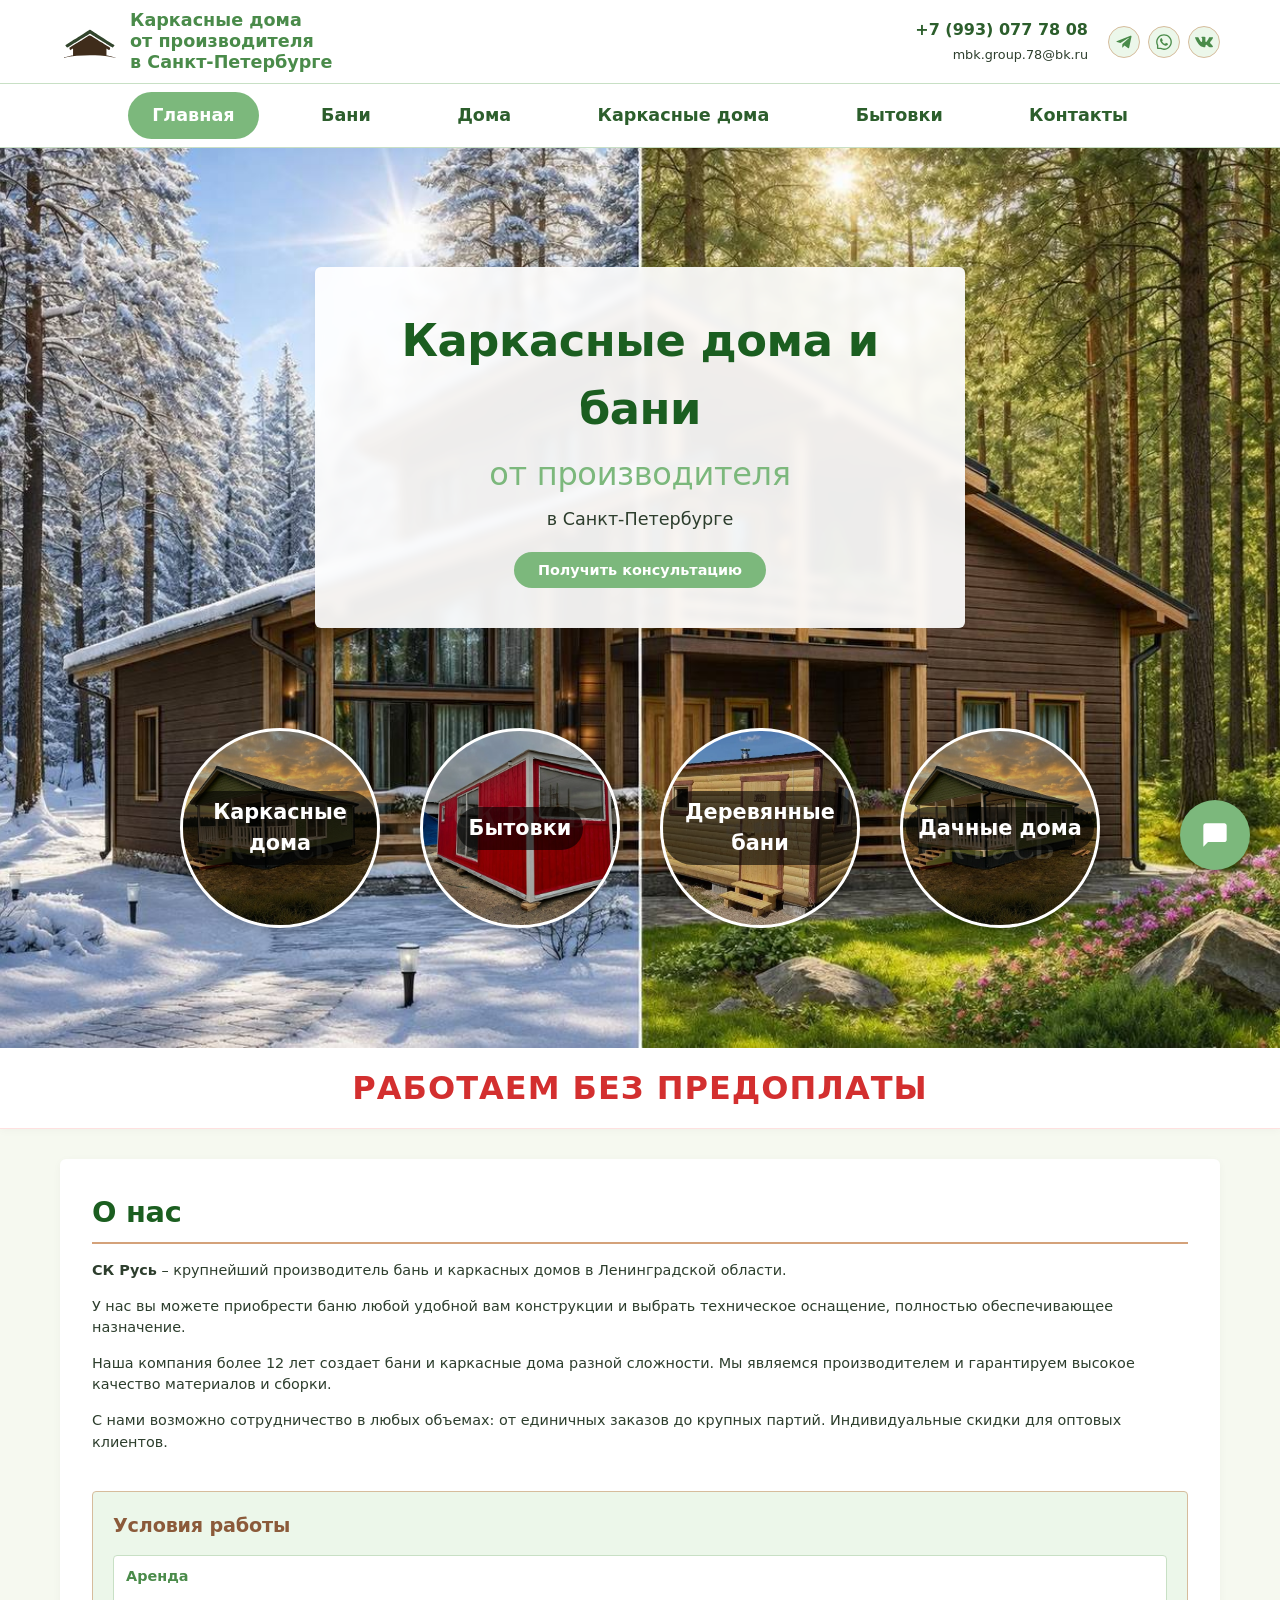
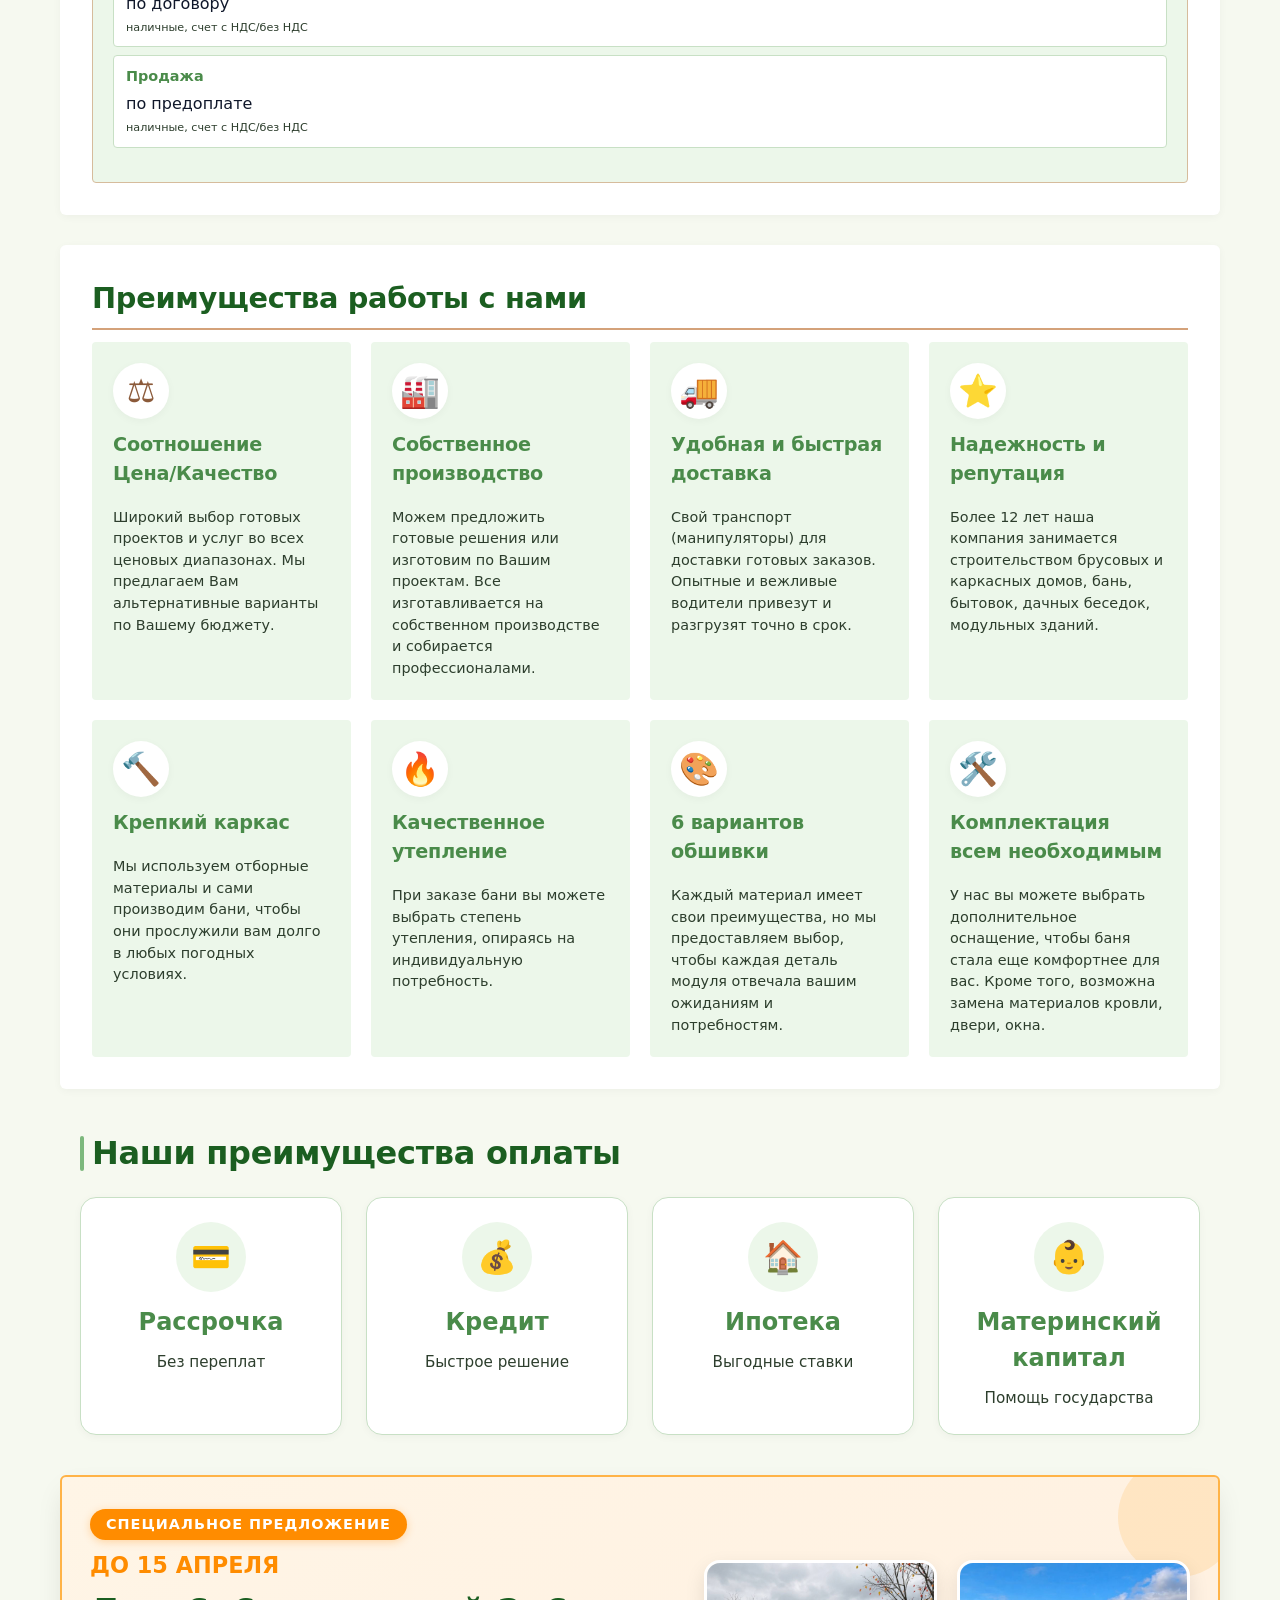
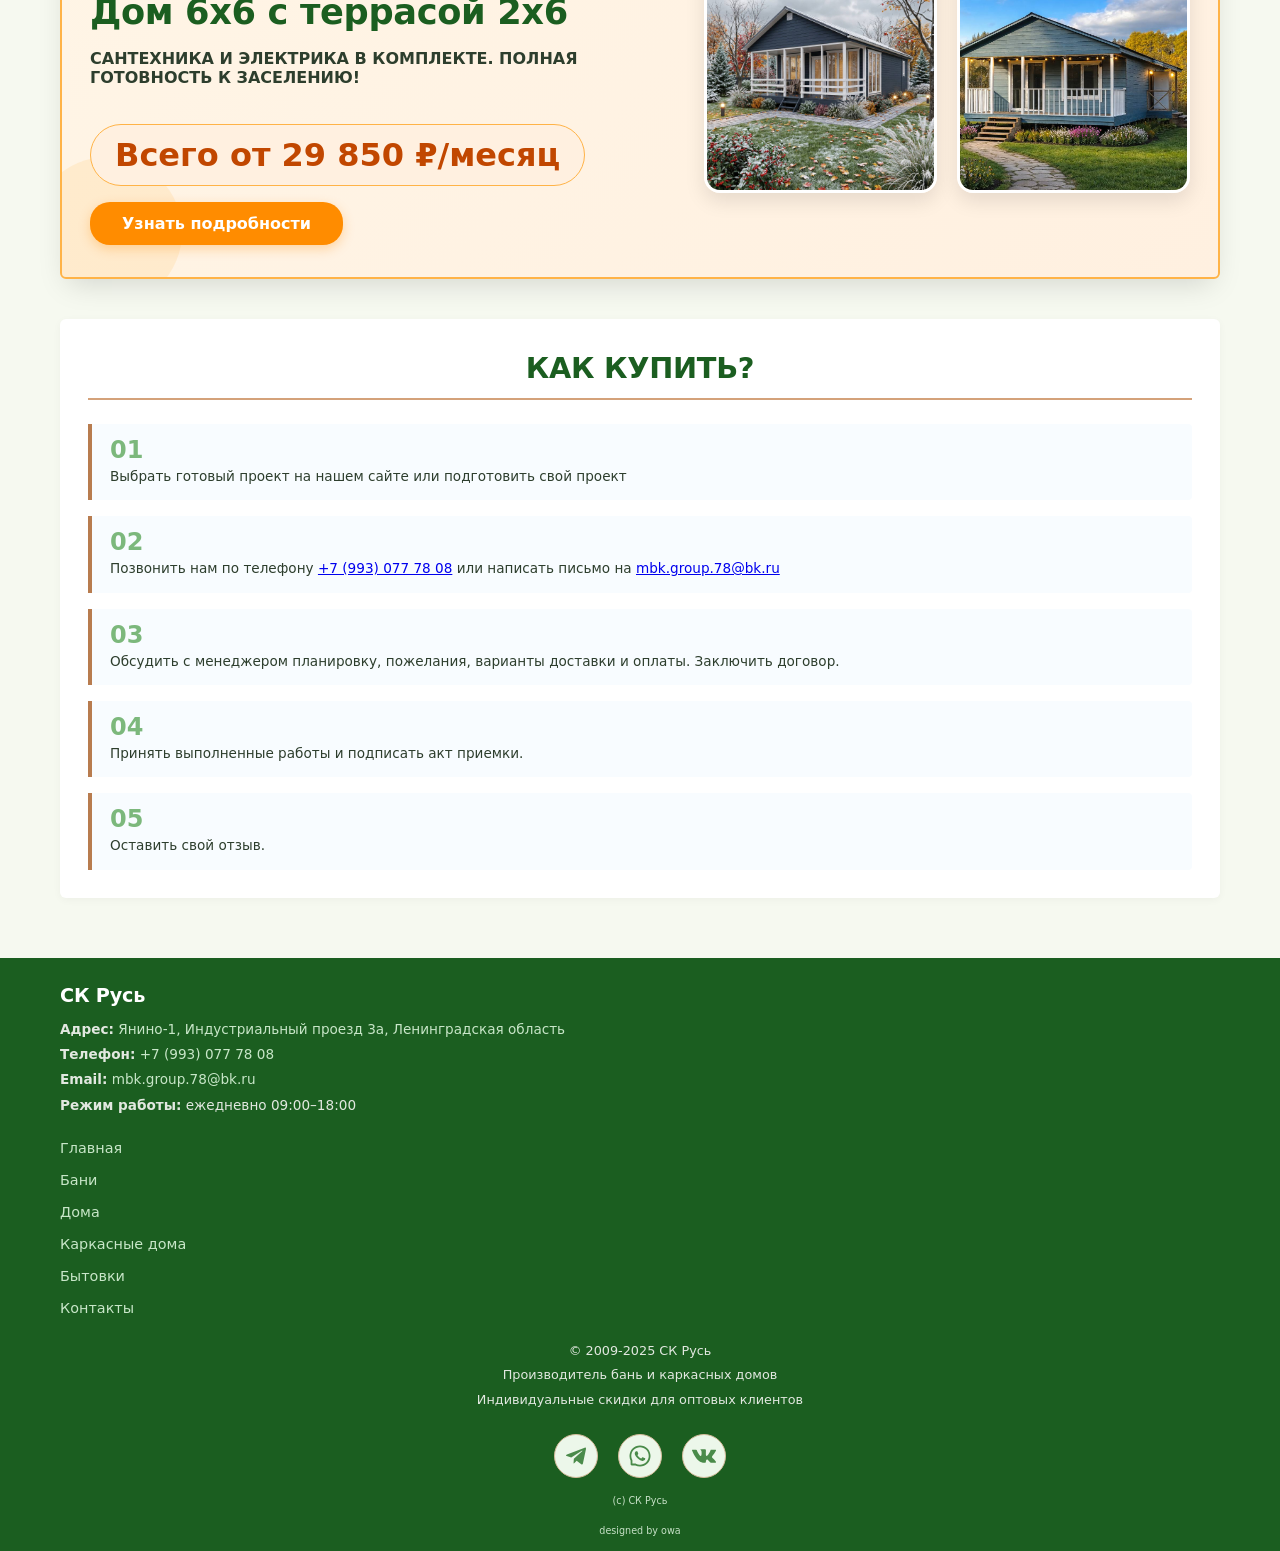
==== commit a1c188d4: "update" ====
--- a/index.html
+++ b/index.html
@@ -345,23 +345,31 @@
         </div>
     </div>
 
-    <!-- Кнопка чата -->
-    <div class="chat-button" id="chatButton" aria-label="Открыть чат">
-        <svg width="24" height="24" viewBox="0 0 24 24" fill="none" xmlns="http://www.w3.org/2000/svg">
-            <path d="M20 2H4C2.9 2 2 2.9 2 4V22L6 18H20C21.1 18 22 17.1 22 16V4C22 2.9 21.1 2 20 2Z" fill="white"/>
-        </svg>
-    </div>
-    <div class="chat-widget" id="chatWidget" hidden>
-        <div class="chat-header">
-            <span>Чат с поддержкой</span>
-            <button class="chat-close" id="chatCloseBtn">&times;</button>
-        </div>
-        <div class="chat-body">
-            <p>Здравствуйте! Напишите свой вопрос, и мы ответим в ближайшее время.</p>
-            <textarea id="chatMessage" placeholder="Ваше сообщение..."></textarea>
-            <button id="chatSendBtn">Отправить</button>
-        </div>
-    </div>
+<div class="chat-button" id="chatButton" aria-label="Открыть чат">
+    <svg width="28" height="28" viewBox="0 0 24 24" fill="none" xmlns="http://www.w3.org/2000/svg">
+        <path d="M20 2H4C2.9 2 2 2.9 2 4V22L6 18H20C21.1 18 22 17.1 22 16V4C22 2.9 21.1 2 20 2Z" fill="white"/>
+    </svg>
+</div>
+
+<!-- Чат-виджет -->
+<div class="chat-widget" id="chatWidget" hidden>
+    <div class="chat-header">
+        <span>Напишите нам</span>
+        <button class="chat-close" id="chatCloseBtn">&times;</button>
+    </div>
+    <div class="chat-body">
+        <form id="chatForm">
+            <input type="text" name="name" placeholder="Ваше имя" required>
+            <input type="tel" name="phone" placeholder="Номер телефона" required>
+            <textarea name="message" placeholder="Ваше сообщение..." rows="3" required></textarea>
+            <button type="submit" class="chat-submit">Отправить</button>
+        </form>
+        <div class="chat-status" id="chatStatus"></div>
+    </div>
+</div>
+
+<!-- Затемняющий слой для чата (отдельный) -->
+<div class="chat-overlay" id="chatOverlay" hidden></div>
 
     <script src="js/common.js"></script>
     <script>
--- a/css/mbkgroup.css
+++ b/css/mbkgroup.css
@@ -388,6 +388,17 @@
     margin-bottom: 20px;
 }
 
+.hero-buttons {
+    display: flex;
+    flex-direction: row;
+    flex-wrap: wrap;
+    justify-content: center;
+    align-items: center;      /* выравнивание по вертикали */
+    gap: 40px;                /* расстояние между кнопками */
+    margin-top: 30px;
+    width: 100%;
+}
+
 .btn {
     background: var(--primary);
     color: var(--white);
@@ -1187,138 +1198,172 @@
     transform: scale(1.1);
     color: var(--accent-light);
 }
-
 /* ===== КНОПКА ЧАТА ===== */
 .chat-button {
     position: fixed;
     bottom: 30px;
     right: 30px;
-    width: 60px;
-    height: 60px;
+    width: 70px;
+    height: 70px;
     background-color: var(--primary);
     border-radius: 50%;
     display: flex;
     align-items: center;
     justify-content: center;
     cursor: pointer;
-    box-shadow: 0 4px 12px rgba(0, 0, 0, 0.2);
-    transition: transform 0.2s, background-color 0.2s;
+    box-shadow: 0 4px 12px rgba(0, 0, 0, 0.25);
+    transition: transform 0.3s cubic-bezier(0.34, 1.2, 0.64, 1);
     z-index: 1500;
+    border: none;
+    animation: bounceIn 0.5s ease-out;
 }
 
 .chat-button:hover {
+    transform: scale(1.05);
     background-color: var(--accent);
-    transform: scale(1.05);
-}
-
+}
+
+/* Мигание */
+.chat-button {
+    animation: bounceIn 0.5s ease-out, pulse 1.5s infinite 0.5s;
+}
+
+@keyframes bounceIn {
+    0% { transform: scale(0); opacity: 0; }
+    60% { transform: scale(1.1); }
+    100% { transform: scale(1); opacity: 1; }
+}
+
+@keyframes pulse {
+    0% { box-shadow: 0 0 0 0 rgba(124, 184, 124, 0.7); }
+    70% { box-shadow: 0 0 0 15px rgba(124, 184, 124, 0); }
+    100% { box-shadow: 0 0 0 0 rgba(124, 184, 124, 0); }
+}
+
+/* ===== ЧАТ-ВИДЖЕТ ===== */
 .chat-widget {
     position: fixed;
-    bottom: 100px;
+    bottom: 110px;
     right: 30px;
-    width: 320px;
+    width: 360px;
     background: white;
-    border-radius: 12px;
-    box-shadow: 0 4px 20px rgba(0, 0, 0, 0.2);
-    z-index: 1500;
+    border-radius: 16px;
+    box-shadow: 0 8px 24px rgba(0, 0, 0, 0.2);
+    z-index: 1600;
     overflow: hidden;
     font-family: inherit;
+    transform: translateY(20px);
+    opacity: 0;
+    transition: transform 0.25s ease, opacity 0.25s ease;
+    pointer-events: none;
+}
+
+.chat-widget:not([hidden]) {
+    transform: translateY(0);
+    opacity: 1;
+    pointer-events: auto;
 }
 
 .chat-header {
     background: var(--primary);
     color: white;
-    padding: 12px 16px;
+    padding: 14px 18px;
     display: flex;
     justify-content: space-between;
     align-items: center;
     font-weight: 600;
+    font-size: 1.1rem;
 }
 
 .chat-close {
     background: none;
     border: none;
     color: white;
-    font-size: 20px;
+    font-size: 24px;
     cursor: pointer;
+    line-height: 1;
+    transition: transform 0.2s;
+}
+.chat-close:hover {
+    transform: rotate(90deg);
 }
 
 .chat-body {
-    padding: 16px;
-    display: flex;
-    flex-direction: column;
-    gap: 12px;
-}
-
-.chat-body p {
+    padding: 20px;
+}
+
+.chat-body input,
+.chat-body textarea {
+    width: 100%;
+    margin-bottom: 12px;
+    padding: 10px 12px;
+    border: 1px solid var(--border-light);
+    border-radius: 12px;
+    font-family: inherit;
     font-size: 0.9rem;
-    color: var(--text-muted);
-    margin: 0;
-}
-
-.chat-body textarea {
-    width: 100%;
-    border: 1px solid var(--border-light);
-    border-radius: 8px;
-    padding: 8px;
-    font-family: inherit;
-    resize: vertical;
-}
-
-.chat-body button {
+    transition: border-color 0.2s;
+}
+.chat-body input:focus,
+.chat-body textarea:focus {
+    border-color: var(--accent);
+    outline: none;
+    box-shadow: 0 0 0 2px var(--primary-light);
+}
+
+.chat-submit {
     background: var(--primary);
     color: white;
     border: none;
-    padding: 8px 16px;
-    border-radius: 20px;
+    padding: 10px 16px;
+    border-radius: 30px;
     cursor: pointer;
+    font-weight: 600;
+    width: 100%;
     transition: background 0.2s;
 }
-
-.chat-body button:hover {
+.chat-submit:hover {
     background: var(--accent);
 }
 
+.chat-status {
+    margin-top: 12px;
+    font-size: 0.85rem;
+    text-align: center;
+    color: var(--text-muted);
+}
+
+/* ===== ЗАТЕМНЯЮЩИЙ СЛОЙ ===== */
+.chat-overlay {
+    position: fixed;
+    top: 0;
+    left: 0;
+    width: 100%;
+    height: 100%;
+    background: rgba(0, 0, 0, 0.6);
+    backdrop-filter: blur(3px);
+    z-index: 1550;
+    opacity: 0;
+    transition: opacity 0.25s ease;
+    pointer-events: none;
+}
+.chat-overlay:not([hidden]) {
+    opacity: 1;
+    pointer-events: auto;
+}
+
+/* Адаптация для мобильных */
 @media (max-width: 480px) {
     .chat-button {
-        width: 50px;
-        height: 50px;
+        width: 60px;
+        height: 60px;
         bottom: 20px;
         right: 20px;
     }
     .chat-widget {
-        width: 280px;
+        width: calc(100% - 40px);
         right: 20px;
-        bottom: 80px;
-    }
-}
-
-/* ===== АДАПТИВНОСТЬ ===== */
-@media (min-width: 640px) {
-    .step-item {
-        flex: 1 1 180px;
-        max-width: 220px;
-    }
-}
-
-@media (min-width: 768px) {
-    .about-content {
-        grid-template-columns: 1fr 1fr;
-    }
-    .footer .container {
-        flex-direction: row;
-        justify-content: space-between;
-    }
-}
-
-@media (max-width: 768px) {
-    .banner-text {
-        font-size: 1.2rem;
-        animation: waveEffectMobile 1.5s ease-in-out infinite;
-    }
-    @keyframes waveEffectMobile {
-        0% { transform: scale(1); }
-        50% { transform: scale(1.02); }
-        100% { transform: scale(1); }
+        bottom: 90px;
+        max-width: 360px;
     }
 }
 
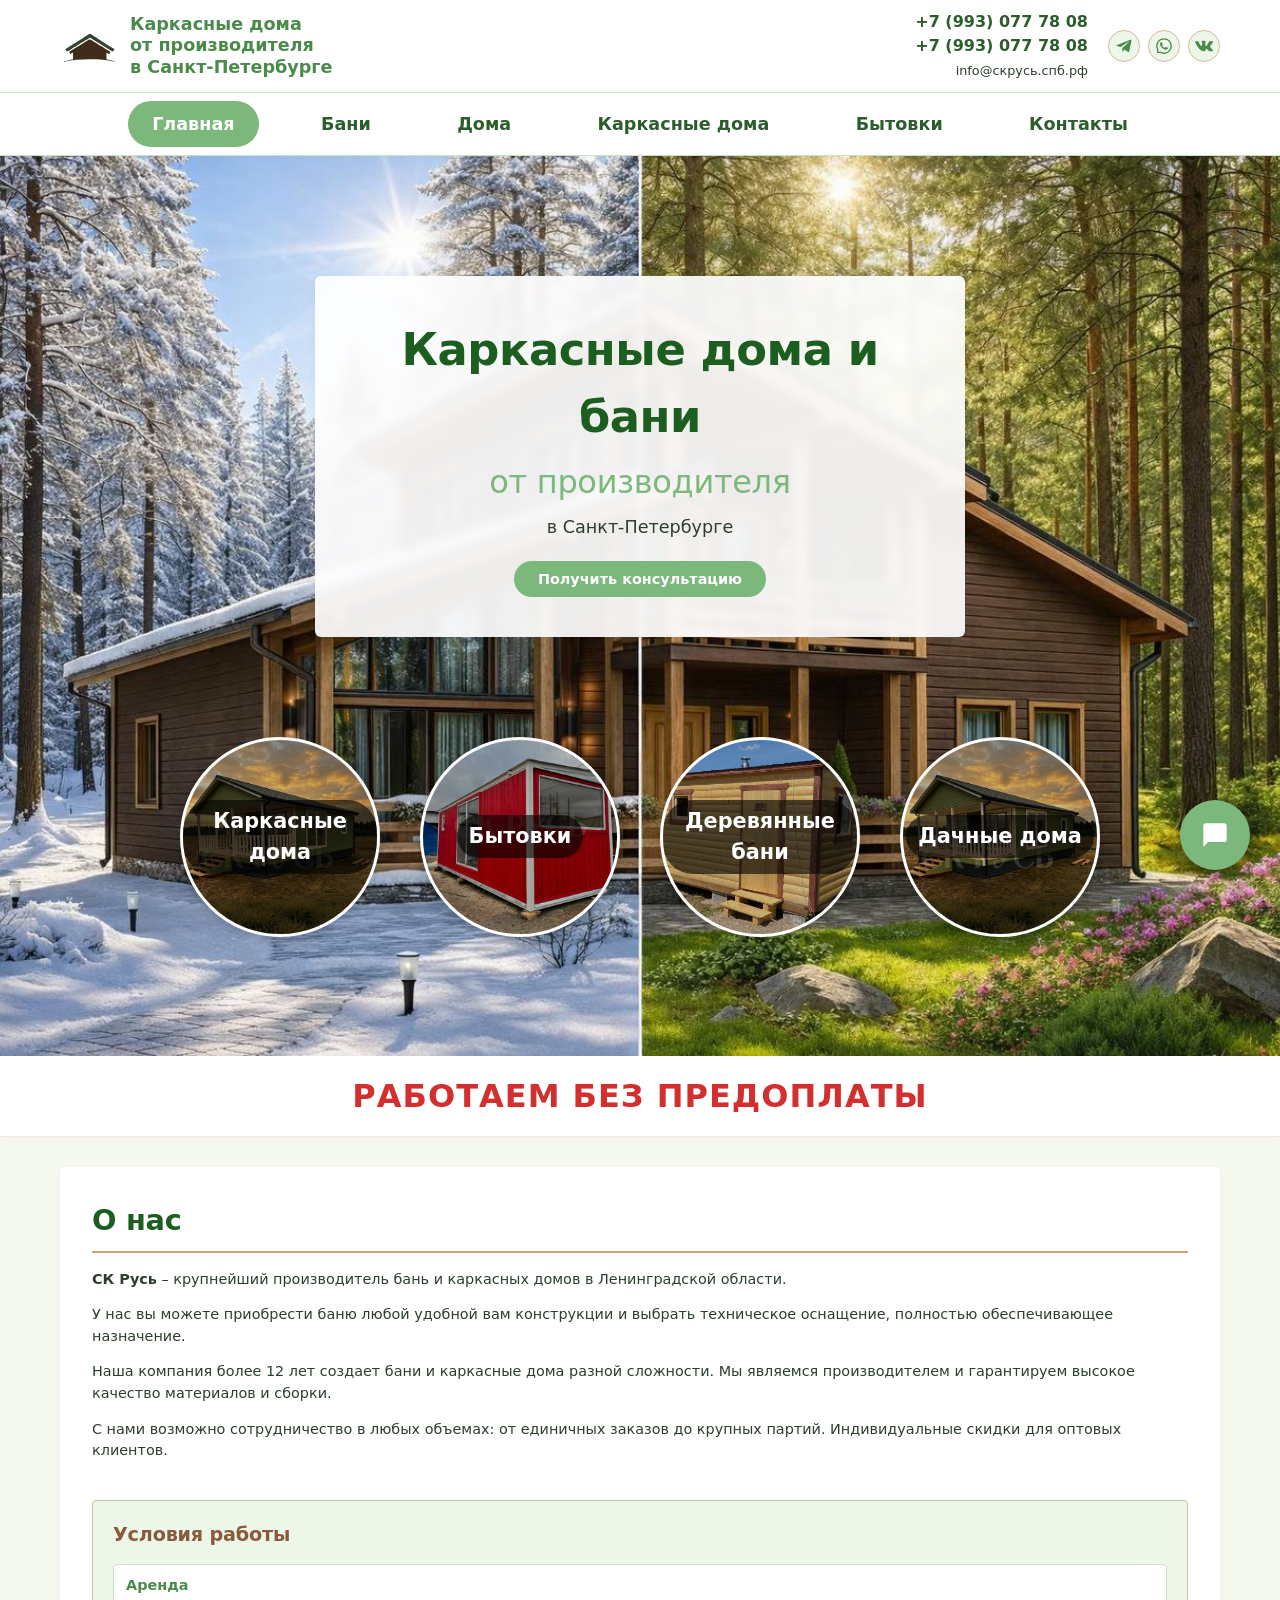
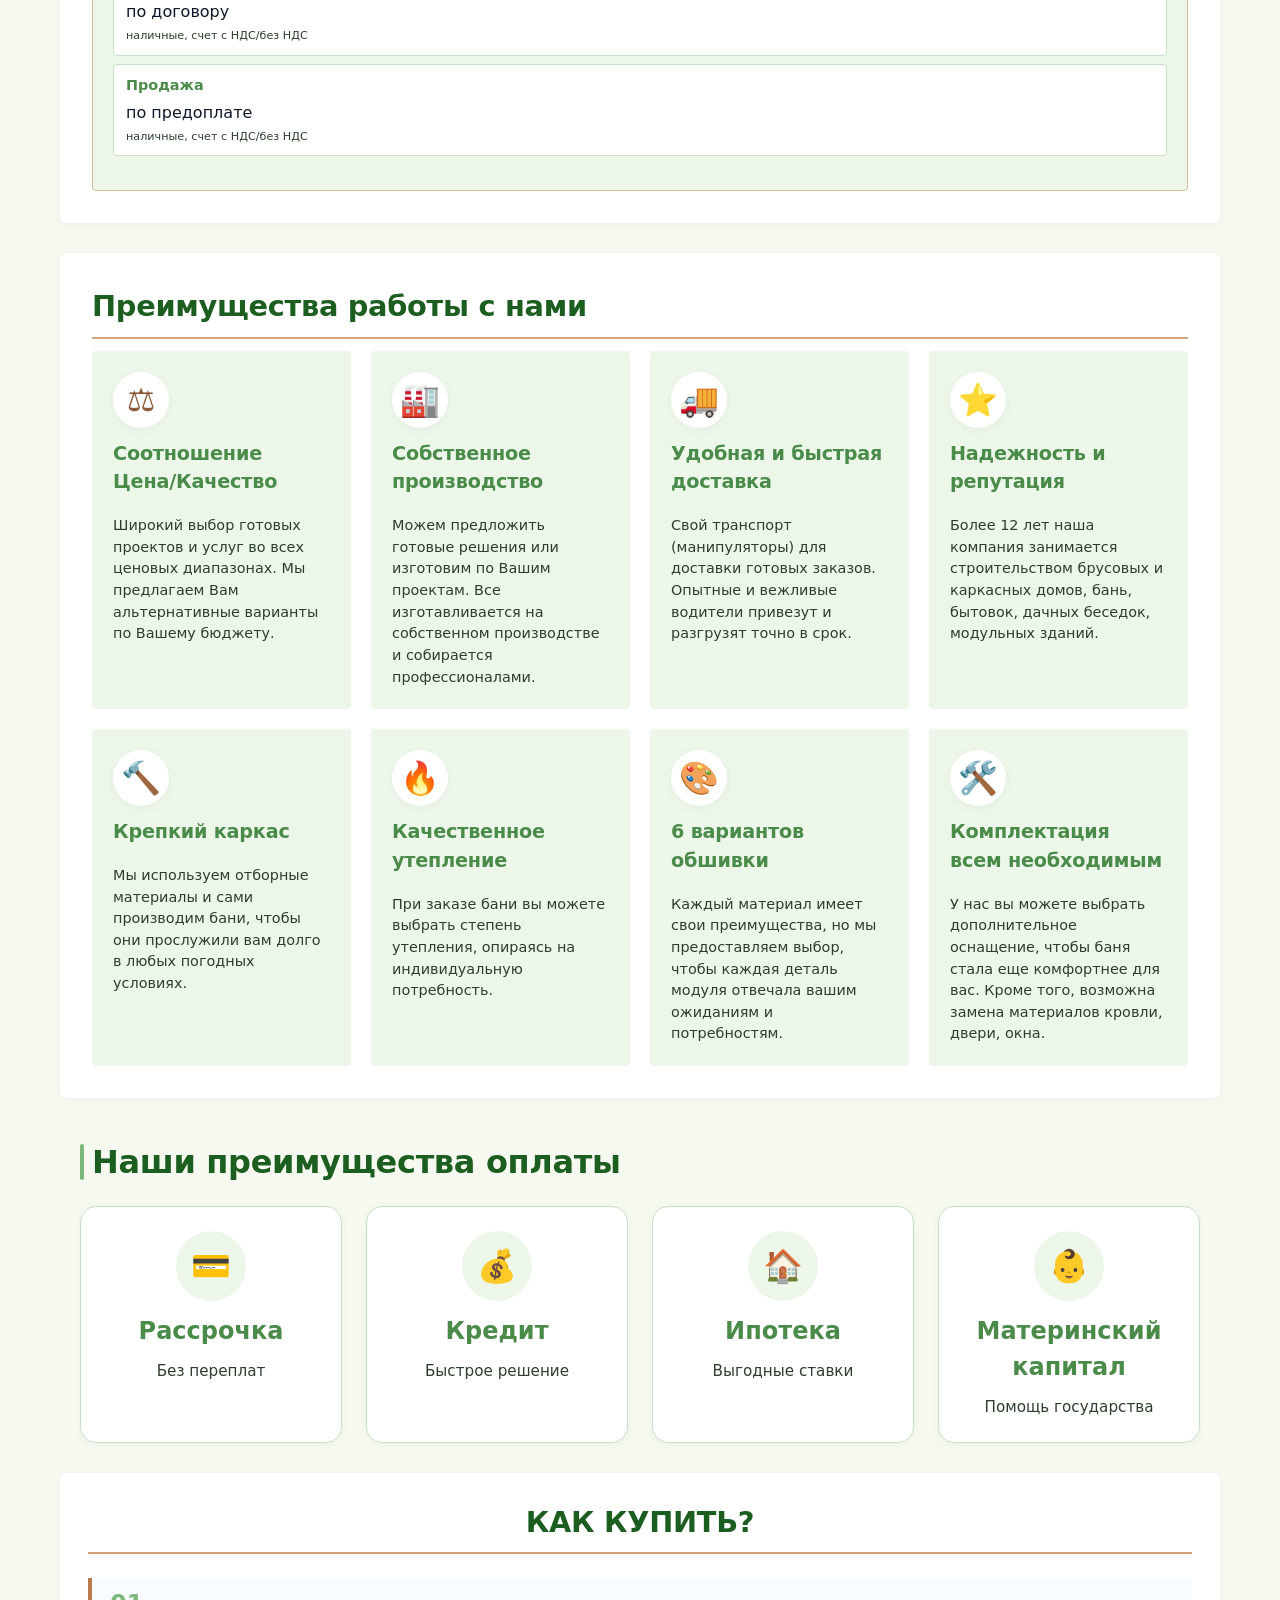
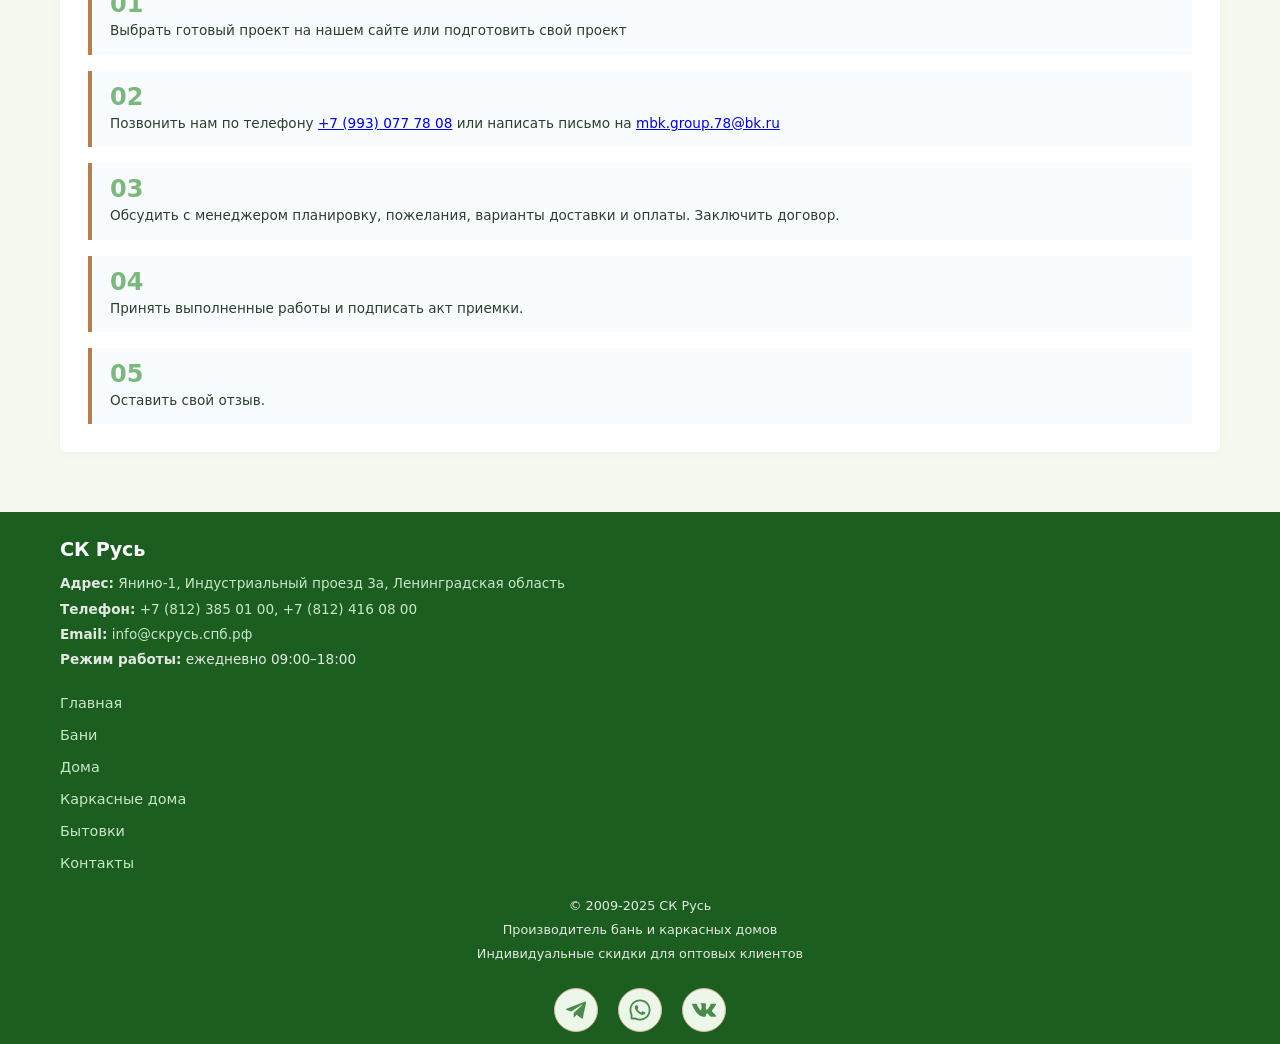
==== commit d27201a5: "edited contacts and special order removed" ====
--- a/index.html
+++ b/index.html
@@ -3,17 +3,18 @@
 <head>
     <meta charset="UTF-8">
     <meta name="viewport" content="width=device-width, initial-scale=1.0, maximum-scale=5.0">
+    <meta http-equiv="Content-Type" content="text/html; charset=UTF-8">
     <title>СК Русь | Производитель бань и каркасных домов в СПб</title>
     <meta name="description" content="СК Русь – производитель бань и каркасных домов в Ленинградской области. Собственное производство, более 12 лет опыта. Индивидуальные проекты, доставка, монтаж.">
     <meta name="keywords" content="бани, каркасные дома, бытовки, производство бань, строительство домов, СК Русь">
     <meta name="author" content="СК Русь">
     <meta name="robots" content="index, follow">
-    <link rel="canonical" href="https://ск-русь.рф/">
+    <link rel="canonical" href="https://скрусь.спб.рф/">
     <meta property="og:title" content="СК Русь – производитель бань и каркасных домов в СПб">
     <meta property="og:description" content="Строим надёжные бани и дома в Ленинградской области. Более 12 лет опыта. Собственное производство. Доставка, монтаж.">
     <meta property="og:type" content="website">
-    <meta property="og:url" content="https://ск-русь.рф/">
-    <meta property="og:image" content="https://ск-русь.рф/og-image.jpg">
+    <meta property="og:url" content="https://скрусь.спб.рф/">
+    <meta property="og:image" content="https://скрусь.спб.рф/og-image.jpg">
     <meta property="og:locale" content="ru_RU">
     <meta name="twitter:card" content="summary_large_image">
     <meta name="twitter:title" content="СК Русь – производитель бань и каркасных домов в СПб">
@@ -25,7 +26,7 @@
       "@context": "https://schema.org",
       "@type": "LocalBusiness",
       "name": "СК Русь",
-      "image": "https://ск-русь.рф/logo.png",
+      "image": "https://скрусь.спб.рф/logo.png",
       "description": "Производитель бань и каркасных домов в Ленинградской области. Собственное производство, более 12 лет опыта.",
       "address": {
         "@type": "PostalAddress",
@@ -62,8 +63,9 @@
             </div>
             <div class="contact-links">
                 <div class="contact-details">
-                    <a href="tel:+79930777808" class="phone">+7 (993) 077 78 08</a>
-                    <a href="mailto:mbk.group.78@bk.ru" class="email">mbk.group.78@bk.ru</a>
+                    <a href="tel:+78123850100" class="phone">+7 (993) 077 78 08</a>
+                    <a href="tel:+78124160800" class="phone">+7 (993) 077 78 08</a>
+                    <a href="mailto:info@скрусь.спб.рф" class="email">info@скрусь.спб.рф</a>
                 </div>
                  <div class="social-icons">
                     <a href="https://t.me/proDOM_live" target="_blank" class="social-icon" aria-label="Telegram">
@@ -230,28 +232,6 @@
             </div>
         </section>
 
-            <!-- Специальное предложение – яркий акцент -->
-            <section class="special-offer">
-                <div class="offer-container">
-                    <div class="offer-text">
-                        <div class="offer-badge">СПЕЦИАЛЬНОЕ ПРЕДЛОЖЕНИЕ</div>
-                        <div class="offer-subtitle">ДО 15 АПРЕЛЯ</div>
-                        <h2>Дом 6х6 с террасой 2х6</h2>
-                        <p class="offer-subtitle">Сантехника и электрика в комплекте. Полная готовность к заселению!</p>
-                        <div class="price">Всего от 29 850 ₽/месяц</div>
-                        <button class="offer-btn" onclick="openModal()">Узнать подробности</button>
-                    </div>
-                    <div class="offer-images">
-                        <div class="offer-img gallery-thumb" data-src="photo/spec1.jpg">
-                            <img src="photo/spec1.jpg" alt="Дом 6х6 с террасой">
-                        </div>
-                        <div class="offer-img gallery-thumb" data-src="photo/spec2.jpg">
-                            <img src="photo/spec2.jpg" alt="Интерьер и сантехника">
-                        </div>
-                    </div>
-                </div>
-            </section>
-
             <section class="how-to-buy" aria-labelledby="howto-title">
                 <h2 id="howto-title">КАК КУПИТЬ?</h2>
                 <div class="steps-row">
@@ -285,8 +265,8 @@
         <div class="footer-info">
             <h2 style="color:white; margin-bottom:8px; font-size:1.2rem;">СК Русь</h2>
             <p><strong>Адрес:</strong> <a href="https://yandex.ru/maps/?text=Янино-1,+Индустриальный+проезд+3а" target="_blank">Янино-1, Индустриальный проезд 3а, Ленинградская область</a></p>
-            <p><strong>Телефон:</strong> <a href="tel:+79930777808">+7 (993) 077 78 08</a></p>
-            <p><strong>Email:</strong> <a href="mailto:mbk.group.78@bk.ru">mbk.group.78@bk.ru</a></p>
+            <p><strong>Телефон:</strong> <a href="tel:+78123850100">+7 (812) 385 01 00</a>, <a href="tel:+78124160800">+7 (812) 416 08 00</a></p>
+            <p><strong>Email:</strong> <a href="mailto:info@скрусь.спб.рф">info@скрусь.спб.рф</a></p>
             <p><strong>Режим работы:</strong> ежедневно 09:00–18:00</p>
         </div>
 
@@ -330,11 +310,6 @@
             </a>
         </div>
     </div>
-
-    <div class="container footer-copyright">
-        <span>(c) СК Русь</span>
-        <span>designed by <a href="https://t.me/owlnamedowa/" target="_blank">owa</a></span>
-    </div>
     </footer>
 
     <!-- Модальное окно для изображений -->
@@ -350,6 +325,8 @@
         <path d="M20 2H4C2.9 2 2 2.9 2 4V22L6 18H20C21.1 18 22 17.1 22 16V4C22 2.9 21.1 2 20 2Z" fill="white"/>
     </svg>
 </div>
+
+
 
 <!-- Чат-виджет -->
 <div class="chat-widget" id="chatWidget" hidden>
@@ -367,6 +344,23 @@
         <div class="chat-status" id="chatStatus"></div>
     </div>
 </div>
+
+    <div class="modal-overlay" id="modalOverlay" hidden>
+        <div class="modal">
+            <button class="modal-close" id="closeModalBtn">&times;</button>
+            <h2>ОБРАТНАЯ СВЯЗЬ</h2>
+            <p>Оставьте Ваши данные и мы обязательно свяжемся с вами!</p>
+            <form id="feedbackForm">
+                <div class="form-group"><input type="text" name="name" placeholder="Ваше имя" required></div>
+                <div class="form-group"><input type="tel" name="phone" placeholder="Номер телефона" required></div>
+                <div class="radio-group">
+                    <input type="radio" id="consent" name="consent" value="agree" checked required>
+                    <label for="consent">Нажимая кнопку «Отправить», я даю свое согласие на обработку моих персональных данных, в соответствии с Федеральным законом от 27.07.2006 года №152-ФЗ «О персональных данных», на условиях и для целей, определенных в Согласии на обработку персональных данных.</label>
+                </div>
+                <button type="submit" class="modal-btn">ОТПРАВИТЬ</button>
+            </form>
+        </div>
+    </div>
 
 <!-- Затемняющий слой для чата (отдельный) -->
 <div class="chat-overlay" id="chatOverlay" hidden></div>
--- a/css/mbkgroup.css
+++ b/css/mbkgroup.css
@@ -1350,7 +1350,48 @@
     opacity: 1;
     pointer-events: auto;
 }
-
+/* ===== ДОПОЛНИТЕЛЬНЫЕ СТИЛИ ДЛЯ МОДАЛЬНОЙ ФОРМЫ ===== */
+.modal textarea {
+    width: 100%;
+    padding: 10px 14px;
+    border: 1px solid #c8e0c5;
+    border-radius: var(--border-radius-btn);
+    font-size: 0.9rem;
+    font-family: inherit;
+    transition: border-color 0.2s;
+    resize: vertical;
+    box-sizing: border-box;
+}
+
+.modal textarea:focus {
+    border-color: var(--accent);
+    outline: none;
+    box-shadow: 0 0 0 2px var(--primary-light);
+}
+
+/* Чтобы кнопка отправки не сливалась с фоном */
+.modal-btn {
+    background: var(--primary);
+    color: var(--white);
+    border: none;
+    padding: 12px 20px;
+    border-radius: var(--border-radius-btn);
+    font-weight: 600;
+    font-size: 1rem;
+    width: 100%;
+    cursor: pointer;
+    transition: background var(--transition);
+    margin-top: 8px;
+}
+
+.modal-btn:hover {
+    background: var(--accent);
+}
+
+/* Небольшой отступ между полями */
+.modal .form-group {
+    margin-bottom: 16px;
+}
 /* Адаптация для мобильных */
 @media (max-width: 480px) {
     .chat-button {
